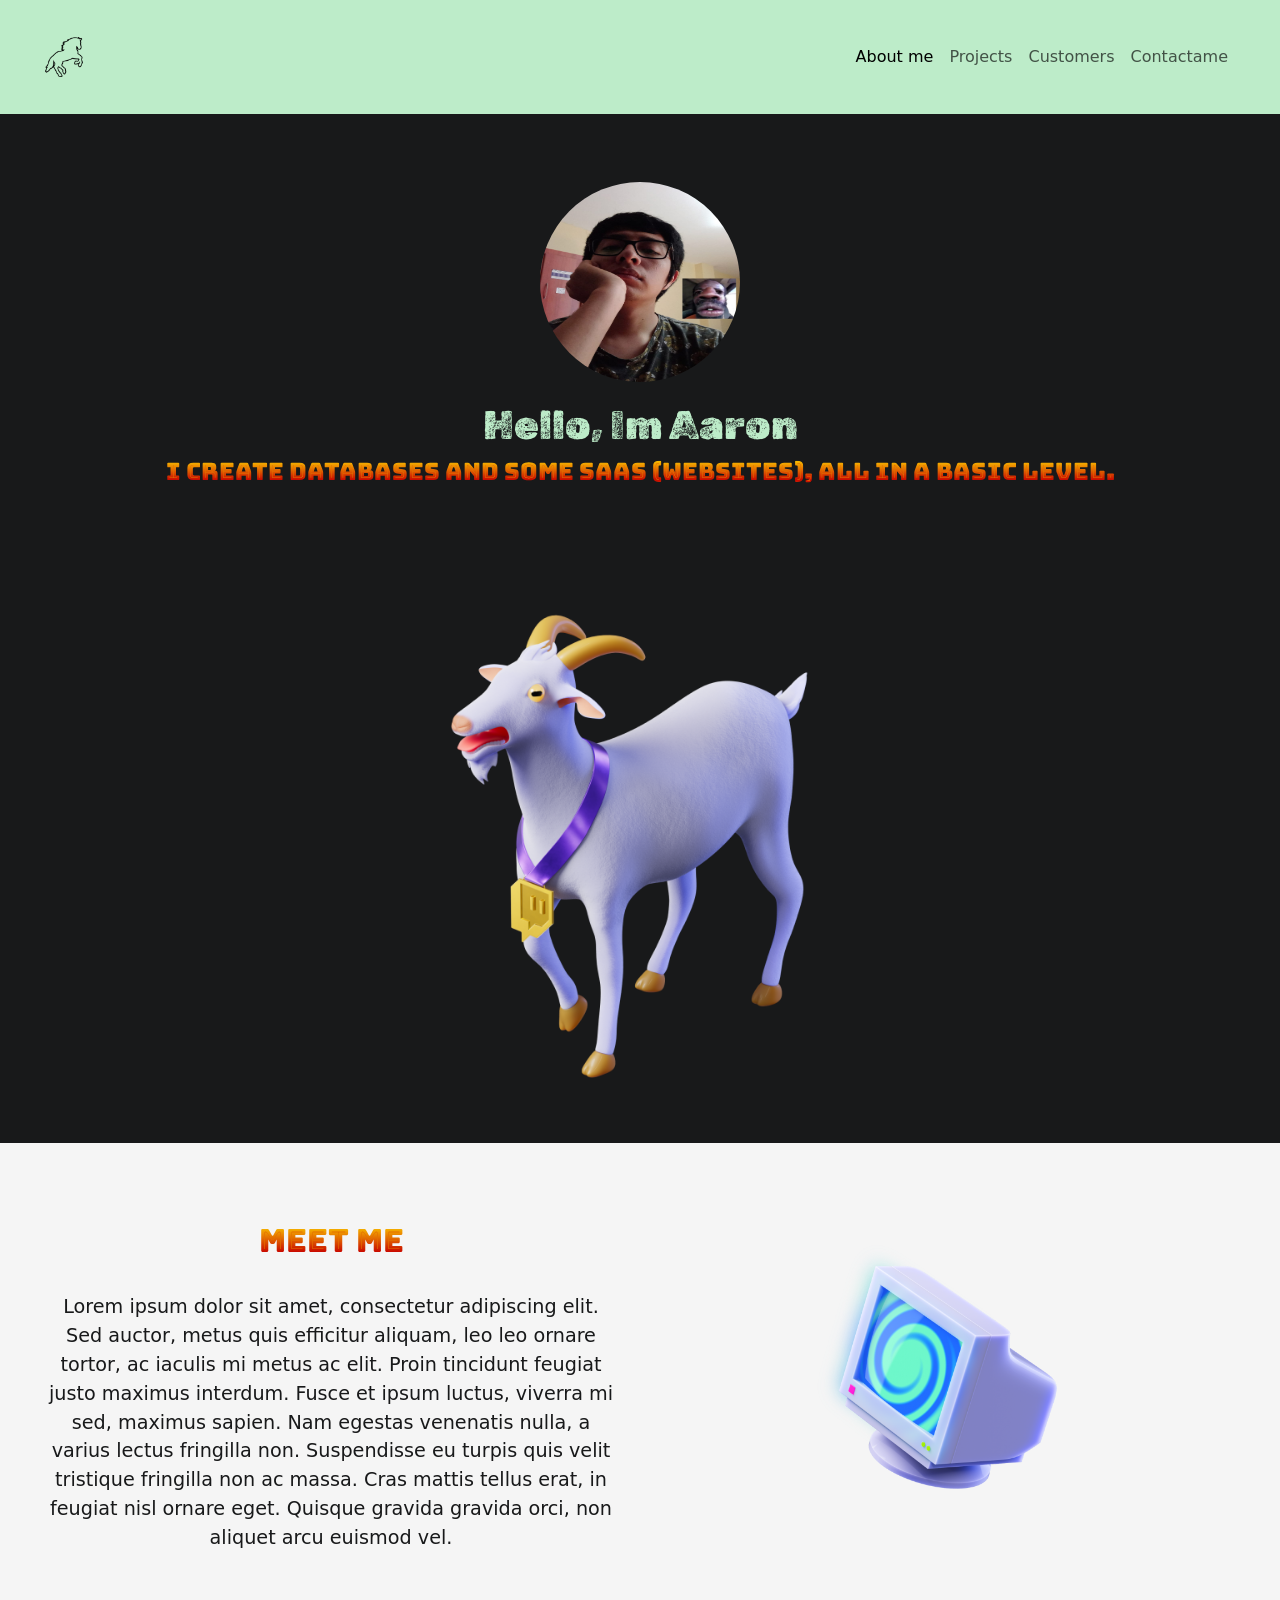
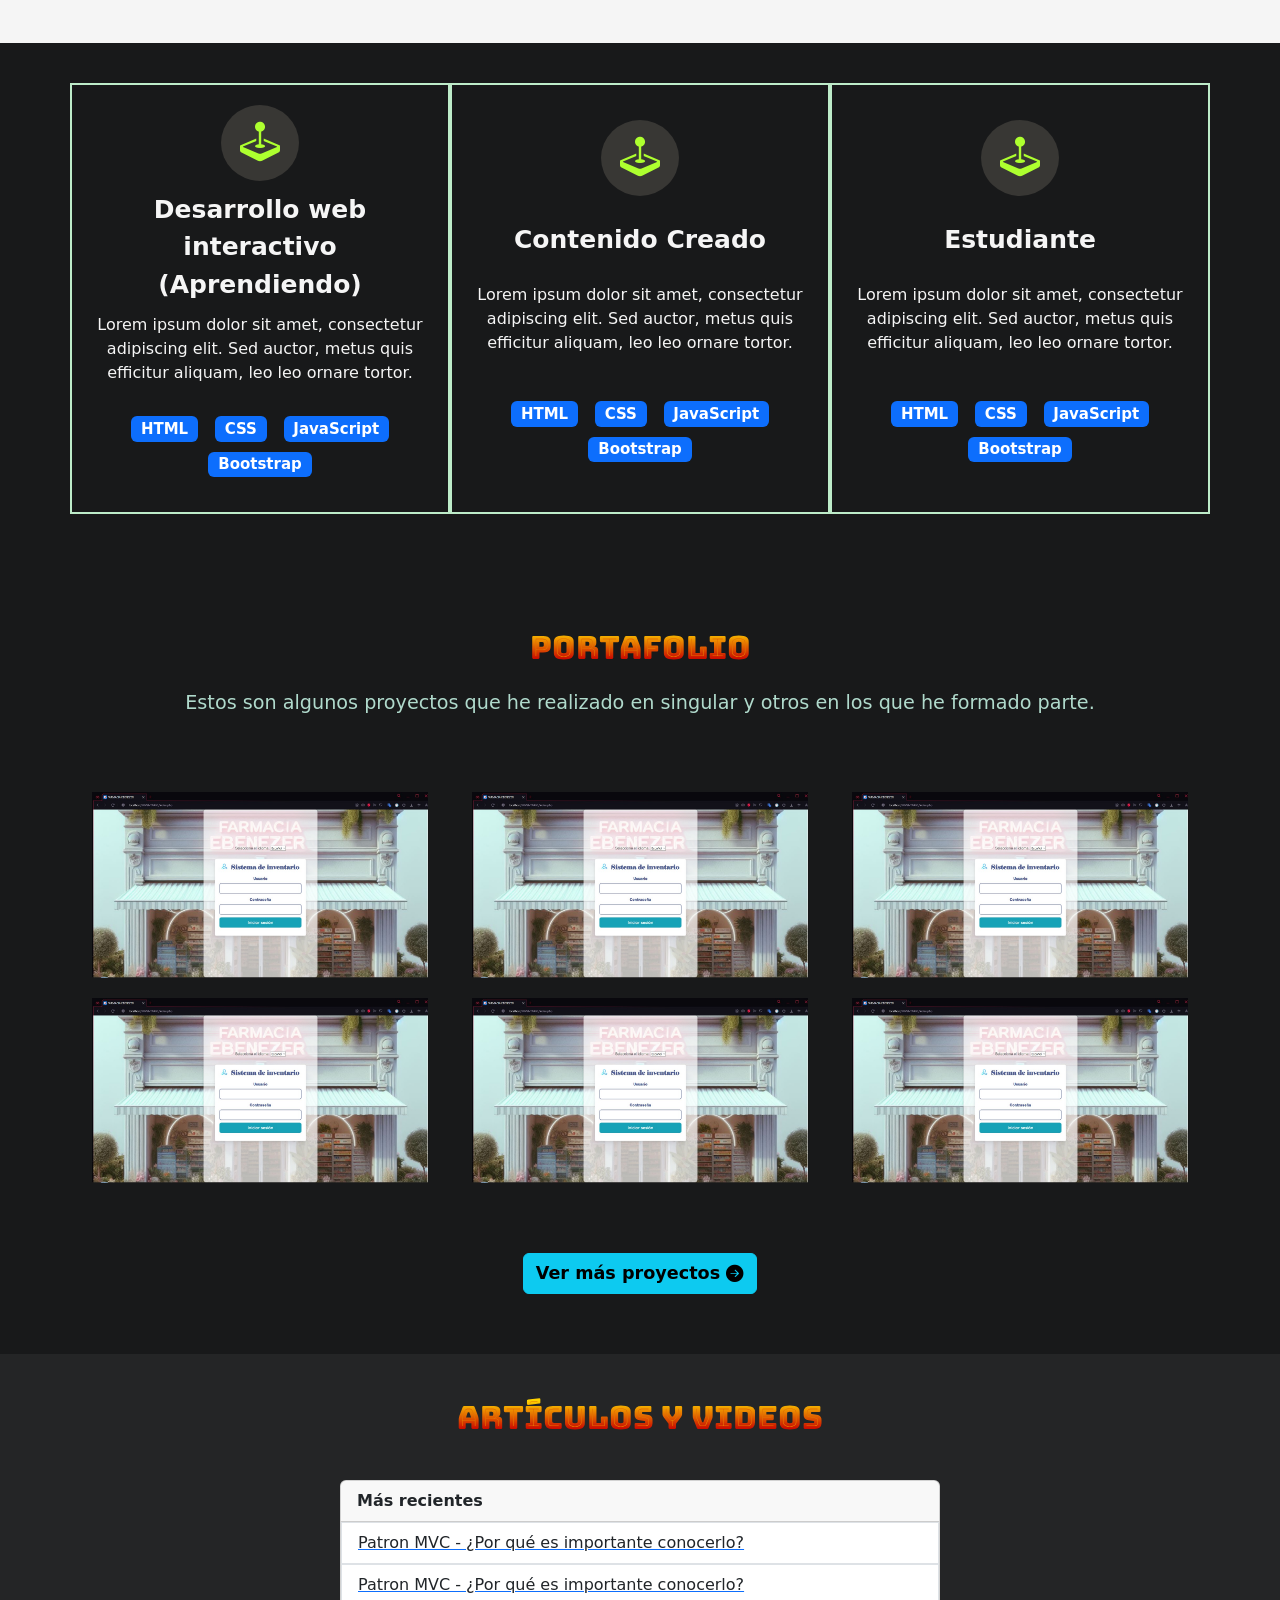
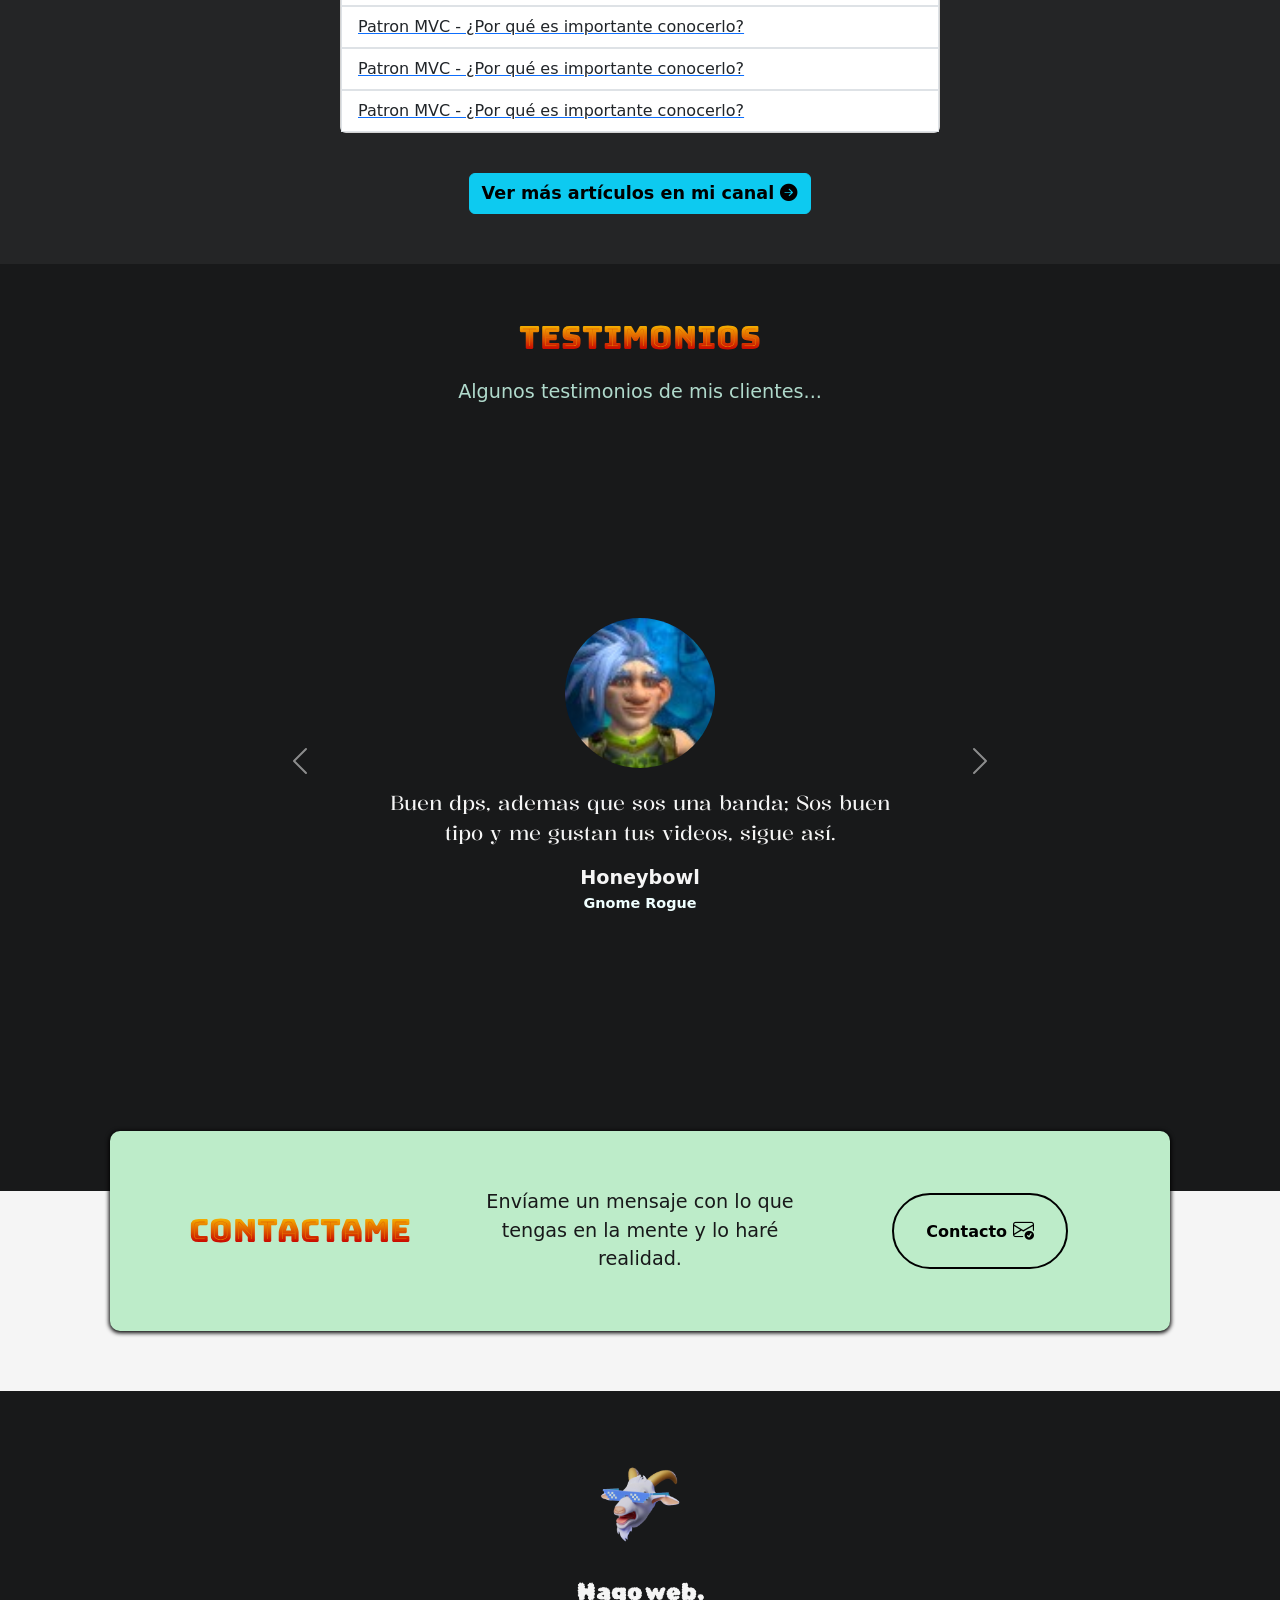
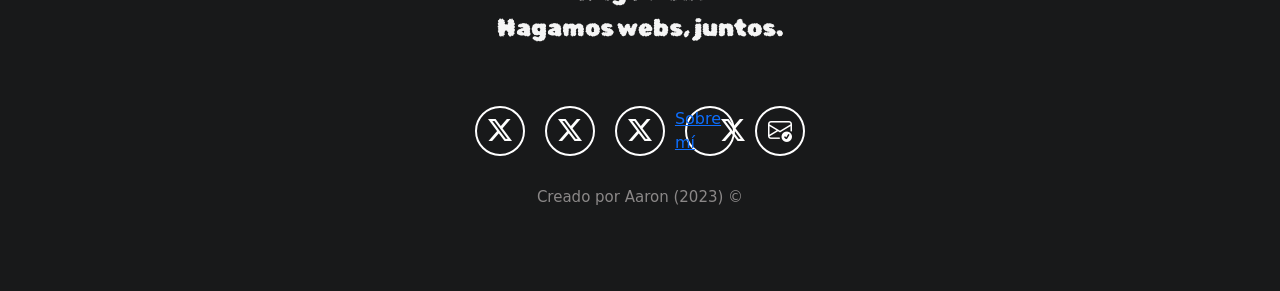
==== index.html @ ec36df2d "11" ====
<!DOCTYPE html>
<html lang="en">

<head>
    <meta charset="UTF-8">
    <meta http-equiv="X-UA-Compatible" content="IE=edge">
    <meta name="keywords" content="HTML, CSS, JavaScript, React">
    <meta name="viewport" content="width=device-width, initial-scale=1.0">
    <link href="https://cdn.jsdelivr.net/npm/bootstrap@5.3.2/dist/css/bootstrap.min.css" rel="stylesheet"
        integrity="sha384-T3c6CoIi6uLrA9TneNEoa7RxnatzjcDSCmG1MXxSR1GAsXEV/Dwwykc2MPK8M2HN" crossorigin="anonymous">
    <link rel="stylesheet" href="https://cdn.jsdelivr.net/npm/bootstrap-icons@1.11.2/font/bootstrap-icons.min.css">
    <script src="https://cdn.jsdelivr.net/npm/bootstrap@5.3.2/dist/js/bootstrap.bundle.min.js"
        integrity="sha384-C6RzsynM9kWDrMNeT87bh95OGNyZPhcTNXj1NW7RuBCsyN/o0jlpcV8Qyq46cDfL"
        crossorigin="anonymous"></script>
        <link rel="preconnect" href="https://fonts.googleapis.com">
        <link rel="preconnect" href="https://fonts.gstatic.com" crossorigin>
        <link href="https://fonts.googleapis.com/css2?family=Bungee+Spice&display=swap" rel="stylesheet">
        <link rel="preconnect" href="https://fonts.googleapis.com">
        <link rel="preconnect" href="https://fonts.gstatic.com" crossorigin>
        <link href="https://fonts.googleapis.com/css2?family=Rubik+Dirt&display=swap" rel="stylesheet">
        <link rel="preconnect" href="https://fonts.googleapis.com">
        <link rel="preconnect" href="https://fonts.gstatic.com" crossorigin>
        <link href="https://fonts.googleapis.com/css2?family=Kalnia:wght@300&display=swap" rel="stylesheet">
        <link rel="preconnect" href="https://fonts.googleapis.com">
        <link rel="preconnect" href="https://fonts.gstatic.com" crossorigin>
        <link href="https://fonts.googleapis.com/css2?family=Kalnia:wght@300&family=Rubik+Bubbles&display=swap" rel="stylesheet">
    <link rel="stylesheet" href="sttyzxoles.css">
    <title>Aronti Dunti - Social Media</title>
</head>

<body style="background-color: #242526;">


    <!-- BARRA DE NAVEGACION -->
    <nav class="navbar navbar-expand-md navbar-light">
        <div class="container-fluid">
            <button class="navbar-toggler" type="button" data-bs-toggle="collapse" data-bs-target="#navbar-toggler"
                aria-controls="navbarTogglerDemo01" aria-expanded="false" aria-label="Toggle navigation">
                <span class="navbar-toggler-icon"></span>
            </button>
            <div class="collapse navbar-collapse" id="navbar-toggler">
                <a class="navbar-brand" href="#">
                    <img src="fotos_pr16/logo_caballo.png" width="40" alt="Logo de la web">
                </a>
                <ul class="navbar-nav d-flex justify-content-center alignt-items-center">
                    <li class="nav-item">
                        <a class="nav-link active" aria-current="page" href="#sobre-mi">About me</a>
                    </li>
                    <li class="nav-item">
                        <a class="nav-link" href="#proyeptos">Projects</a>
                    </li>
                    <li class="nav-item">
                        <a class="nav-link" href="#tesminomo">Customers</a>
                    </li>
                    <li class="nav-item">
                        <a class="nav-link" href="#contaptos">Contactame</a>
                    </li>
                </ul>
            </div>
        </div>
    </nav>
    
    <!-- FUNCION PARA AGRANDAR IMAGEN -->
    <script>
        function mostrarImagen(elemento) {
            var imagenAmpliada = document.getElementById('imagen-ampliada');
            var overlay = document.getElementById('overlay');
            imagenAmpliada.innerHTML = '<img src="' + elemento.src + '" alt="Imagen ampliada">';
            imagenAmpliada.style.display = 'block';
            overlay.style.display = 'block';
        }

        function cerrarImagen() {
            var imagenAmpliada = document.getElementById('imagen-ampliada');
            var overlay = document.getElementById('overlay');
            imagenAmpliada.style.display = 'none';
            overlay.style.display = 'none';
        }
    </script>

    <!-- SECCION HERO  <h1 style="color: #e4e6eb;">Título en texto blanco</h1>  -->
    <section class="hero align-items-stretch">
        <div class="hero-principal d-flex flex-column justify-content-center align-items-center">
            <img class="hero-imagen-desarrollador" src="fotos_pr16/hontiprograma123213123.jpg" alt="Foto Mi Perfil"
                onclick="mostrarImagen(this)">
            <div id="overlay" onclick="cerrarImagen()"></div>
            <div id="imagen-ampliada"></div>
            <h1>Hello, Im Aaron</h1>
            <h2>I create databases and some SaaS (websites), all in a basic level.</h2>
        </div>
        <div class="hero-inferior align-items-stretch">
            <img class="hero-inferior-imagen img-fluid " src="fotos_pr16/cccccgoat-large.png" alt="Logo, goat twit" >
        </div>
    </section>

    <!-- SECCION SOBRE MI  -->
    <section id="sobre-mi" class="sobre-mi seccion-clara">
        <div class="row">
            <div class="columna col-12   col-md-6">
                <div class="contenedor">
                    <h2 class="seccion-titulo">Meet me</h2>
                    <p class="seccion-texto">Lorem ipsum dolor sit amet, consectetur adipiscing elit. Sed auctor, metus quis efficitur aliquam, leo leo ornare tortor, ac iaculis mi metus ac elit. Proin tincidunt feugiat justo maximus interdum. Fusce et ipsum luctus, viverra mi sed, maximus sapien. Nam egestas venenatis nulla, a varius lectus fringilla non. Suspendisse eu turpis quis velit tristique fringilla non ac massa. Cras mattis tellus erat, in feugiat nisl ornare eget. Quisque gravida gravida orci, non aliquet arcu euismod vel.</p>
                </div>
            </div>
            <div class="columna col-12 col-md-6">
                <div class="contenedor">
                    <img class="hero-inferior-imagen img-fluid tele" src="fotos_pr16/cacacacamonitor-rotate-15.png" width="60%" alt="tv">
                </div>
            </div>

        </div>
    </section>

    <!-- SECCION EXPERIENCIA  -->
    <section class="experiencia seccion-oscura">
        <div class="container text-center">
            <div class="row">
                    <!-- SECCION EXPERIENCIA  -->
                    <div class="columna col-12 col-md-4">
                      <i class="bi bi-joystick"></i>
                      <p class="experiencia-titulo"> Desarrollo web interactivo (Aprendiendo)</p>  
                      <p>Lorem ipsum dolor sit amet, consectetur adipiscing elit. Sed auctor, metus quis efficitur aliquam, leo leo ornare tortor.</p>
                      <div class="badges-contenedor">
                        <span class="badge text-bg-primary">HTML</span>
                        <span class="badge text-bg-primary">CSS</span>
                        <span class="badge text-bg-primary">JavaScript</span>
                        <span class="badge text-bg-primary">Bootstrap</span>
                      </div>
                    </div>

                    <!-- SECCION EXPERIENCIA  -->
                    <div class="columna col-12 col-md-4"> 
                        <i class="bi bi-joystick"></i>
                        <p class="experiencia-titulo"> Contenido Creado</p>  
                        <p>Lorem ipsum dolor sit amet, consectetur adipiscing elit. Sed auctor, metus quis efficitur aliquam, leo leo ornare tortor.</p>
                        <div class="badges-contenedor">
                          <span class="badge text-bg-primary">HTML</span>
                          <span class="badge text-bg-primary">CSS</span>
                          <span class="badge text-bg-primary">JavaScript</span>
                          <span class="badge text-bg-primary">Bootstrap</span>
                        </div>
                    </div>

                    <!-- SECCION ESTUDIANTE  -->
                    <div class="columna col-12 col-md-4"> 
                       <i class="bi bi-joystick"></i>
                        <p class="experiencia-titulo"> Estudiante</p>  
                        <p>Lorem ipsum dolor sit amet, consectetur adipiscing elit. Sed auctor, metus quis efficitur aliquam, leo leo ornare tortor.</p>
                        <div class="badges-contenedor">
                          <span class="badge text-bg-primary">HTML</span>
                          <span class="badge text-bg-primary">CSS</span>
                          <span class="badge text-bg-primary">JavaScript</span>
                          <span class="badge text-bg-primary">Bootstrap</span>
                        </div>
                    </div>


            </div>
        </div>
    </section>

    <!-- SECCION PROYECTOS  -->
    <section id="proyeptos" class="proyectos-recientes seccion-oscura d-flex flex-column">
        <h2 class="seccion-titulo texto-blanco">Portafolio</h2>
        <h3 class="seccion-descripcion">Estos son algunos proyectos que he realizado en singular y otros en los que he formado parte.</h3>
            <!-- GALERIA DE  PROYECTOS  -->
            <div class="container text-center proyectos-contenedor">
                <div class="row">
                    <!-- Proyecto 1  -->
                    <div class="col-12 col-md-6 col-lg-4">
                        <div class="proyecto">
                            <img src="fotos_pr16/ebea797.jpg" alt="Proyecto 1">
                            <div class="overlay">
                                <p>Web Ebenezer</p>
                                <div class="iconos-contenedor">
                                    <a href="https://github.com/" target="_blank" rel="noopener noreferrer">
                                        <i class="bi bi-github"></i>
                                    </a>   
                                    <a href="https://www.freecodecamp.org/" target="_blank" rel="noopener noreferrer">
                                        <i class="bi bi-laptop"></i>
                                    </a>                               
                                </div>
                            </div>
                        </div>
                    </div>
                    <!-- Proyecto 2  -->
                    <div class="col-12 col-md-6 col-lg-4">
                        <div class="proyecto">
                            <img src="fotos_pr16/ebea797.jpg" alt="Proyecto 1">
                            <div class="overlay">
                                <p>Web Ebenezer</p>
                                <div class="iconos-contenedor">
                                    <a href="https://github.com/" target="_blank" rel="noopener noreferrer">
                                        <i class="bi bi-github"></i>
                                    </a>   
                                    <a href="https://www.freecodecamp.org/" target="_blank" rel="noopener noreferrer">
                                        <i class="bi bi-laptop"></i>
                                    </a>                               
                                </div>
                            </div>
                        </div>
                    </div>
                    <!-- Proyecto 3  -->
                    <div class="col-12 col-md-6 col-lg-4">
                        <div class="proyecto">
                            <img src="fotos_pr16/ebea797.jpg" alt="Proyecto 1">
                            <div class="overlay">
                                <p>Web Ebenezer</p>
                                <div class="iconos-contenedor">
                                    <a href="https://github.com/" target="_blank" rel="noopener noreferrer">
                                        <i class="bi bi-github"></i>
                                    </a>   
                                    <a href="https://www.freecodecamp.org/" target="_blank" rel="noopener noreferrer">
                                        <i class="bi bi-laptop"></i>
                                    </a>                               
                                </div>
                            </div>
                        </div>
                    </div>
                    <!-- Proyecto 4  -->
                    <div class="col-12 col-md-6 col-lg-4">
                        <div class="proyecto">
                            <img src="fotos_pr16/ebea797.jpg" alt="Proyecto 1">
                            <div class="overlay">
                                <p>Web Ebenezer</p>
                                <div class="iconos-contenedor">
                                    <a href="https://github.com/" target="_blank" rel="noopener noreferrer">
                                        <i class="bi bi-github"></i>
                                    </a>   
                                    <a href="https://www.freecodecamp.org/" target="_blank" rel="noopener noreferrer">
                                        <i class="bi bi-laptop"></i>
                                    </a>                               
                                </div>
                            </div>
                        </div>
                    </div>   
                    <!-- Proyecto 5  -->
                    <div class="col-12 col-md-6 col-lg-4">
                        <div class="proyecto">
                            <img src="fotos_pr16/ebea797.jpg" alt="Proyecto 1">
                            <div class="overlay">
                                <p>Web Ebenezer</p>
                                <div class="iconos-contenedor">
                                    <a href="https://github.com/" target="_blank" rel="noopener noreferrer">
                                        <i class="bi bi-github"></i>
                                    </a>   
                                    <a href="https://www.freecodecamp.org/" target="_blank" rel="noopener noreferrer">
                                        <i class="bi bi-laptop"></i>
                                    </a>                               
                                </div>
                            </div>
                        </div>
                    </div>
                    <!-- Proyecto 6  -->
                    <div class="col-12 col-md-6 col-lg-4">
                        <div class="proyecto">
                            <img src="fotos_pr16/ebea797.jpg" alt="Proyecto 1">
                            <div class="overlay">
                                <p>Web Tienda Omega</p>
                                <div class="iconos-contenedor d-flex">
                                    <a href="https://github.com/" target="_blank" rel="noopener noreferrer">
                                        <i class="bi bi-github"></i>
                                    </a>   
                                    <a href="https://www.freecodecamp.org/" target="_blank" rel="noopener noreferrer">
                                        <i class="bi bi-laptop"></i>
                                    </a>                               
                                </div>
                            </div>
                        </div>
                    </div>
                </div>
            </div>
        <a href="https://github.com/ArontiDumpti" target="_blank" rel="noopener noreferrer">
            <button type="button" class="btn btn-info">Ver más proyectos
                <i class="bi bi-arrow-right-circle-fill"></i>
            </button>
        </a>    
    </section>

    <!-- SECCION ARTICULOS  -->
    <section class="articulos justify-content-start">
        <h2 class="seccion-titulo" >Artículos y Videos</h2>
        <div class="card">
            <div class="card-header">
              Más recientes
            </div>
            <ul class="list-group list-group-flush">
                <a href="https://www.freecodecamp.org/news/" target="_blank" rel="noopener noreferrer">
                    <li class="list-group-item">Patron MVC - ¿Por qué es importante conocerlo?</li>
                </a>              
                <a href="https://www.freecodecamp.org/news/" target="_blank" rel="noopener noreferrer">
                    <li class="list-group-item">Patron MVC - ¿Por qué es importante conocerlo?</li>
                </a>              
                <a href="https://www.freecodecamp.org/news/" target="_blank" rel="noopener noreferrer">
                    <li class="list-group-item">Patron MVC - ¿Por qué es importante conocerlo? </li>
                </a>              
                <a href="https://www.freecodecamp.org/news/" target="_blank" rel="noopener noreferrer">
                    <li class="list-group-item">Patron MVC - ¿Por qué es importante conocerlo?</li>
                </a>              
                <a href="https://www.freecodecamp.org/news/" target="_blank" rel="noopener noreferrer">
                    <li class="list-group-item">Patron MVC - ¿Por qué es importante conocerlo?</li>
                </a>              
            </ul>
          </div>
          <a  href="https://www.youtube.com/channel/UCJOANu9qz4SWB8h2YqV1Cdg"  target="_blank" rel="noopener noreferrer">
            <button type="button" class="btn btn-info">Ver más artículos en mi canal
                <i class="bi bi-arrow-right-circle-fill"></i>
            </button>
          </a>
    </section>

    <!-- SECCION Testimonios  -->
    <section id="tesminomo" class="testimonios seccion-oscura">
        <h2 class="seccion-titulo">Testimonios</h2>
        <h3 class="seccion-descripcion">Algunos testimonios de mis clientes...</h3>
            <!-- Carrousel  -->
            <div id="testimonios-carrusel" class="carousel  slide">
                <div class="carousel-inner">
                  <div class="carousel-item active">
                        <div class="container">
                            <img class="testimonio-imagen rounded-circle" src="fotos_testigos/honeybowl172684138-avatar.jpg" alt="honeybowl">
                            <p class="testimonio-texto"> Buen dps, ademas que sos una banda; Sos buen tipo y me gustan tus videos, sigue así.</p>
                            <div class="testimonio-info">
                                <p class="NombreCliente">Honeybowl</p>
                                <p class="CargoCliente">Gnome Rogue</p>
                            </div>
                        </div> 
                  </div> 
                  <div class="carousel-item">
                    <div class="container">
                        <img class="testimonio-imagen rounded-circle" src="fotos_testigos/lunokhod238924783-avatar.jpg" alt="lunokhod">
                        <p class="testimonio-texto"> Sos horroroso dps che, a la siguiente venis con un 8.3 ó un 6.3 masterpiece.</p> 
                        <div class="testimonio-info">
                            <p class="NombreCliente">Lunokhod</p>
                            <p class="CargoCliente">Blood Elf Paladin</p>
                        </div>
                    </div> 
                 </div> 
                 <div class="carousel-item">
                    <div class="container">
                        <img class="testimonio-imagen rounded-circle" src="fotos_testigos/sultani238299950-avatar.jpg" alt="sultani">
                        <p class="testimonio-texto"> El mejor caller que nunca tuve, además sabe jugar fuchi.</p>
                        <div class="testimonio-info">
                            <p class="NombreCliente">Sultani</p>
                            <p class="CargoCliente">Orc Shaman</p>
                        </div>
                    </div> 
                 </div>       
                 <div class="carousel-item">
                    <div class="container">
                        <img class="testimonio-imagen rounded-circle" src="fotos_testigos/llamanade198969686-avatar.jpg" alt="llamanade">
                        <p class="testimonio-texto"> Me hizo una app y ahora gano millones.</p>
                        <div class="testimonio-info">
                            <p class="NombreCliente">Llamanade</p>
                            <p class="CargoCliente">Night Elf Demon Hunter</p>
                        </div>
                    </div> 
                 </div>                             
                </div>
                <button class="carousel-control-prev" type="button" data-bs-target="#testimonios-carrusel" data-bs-slide="prev">
                  <span class="carousel-control-prev-icon" aria-hidden="true"></span>
                  <span class="visually-hidden">Previous</span>
                </button>
                <button class="carousel-control-next" type="button" data-bs-target="#testimonios-carrusel" data-bs-slide="next">
                  <span class="carousel-control-next-icon" aria-hidden="true"></span>
                  <span class="visually-hidden">Next</span>
                </button>
              </div>
    </section>

    <!-- SECCION Contacto  -->
    <section id="contaptos" class="contacto seccion-clara">
        <div class="container">
            <div class="container text-center rectangulo d-flex justify-content-evenly">
                <div class="row">
                    <div class="col-12 col-md-4 seccion-titulo">
                        Contactame
                    </div>
                    <div class="col-12 col-md-4 descripcion">
                        Envíame un mensaje con lo que tengas en la mente y lo haré realidad.
                    </div>
                    <div class="col-12 col-md-4">
                        <a href="mailto:segura_20_30@hotmail.com">
                            <button type="button">
                                Contacto
                                <i class="bi bi-envelope-check"></i>
                            </button>
                        </a>
                    </div>
                </div>
            </div>          
        </div>
    </section>



    <!-- SECCION Footer  -->
    <footer class="seccion-oscura d-flex flex-column align-items-center justify-content-center">
        <img class="footer-logo" src="fotos_testigos/ccccrecap-goat.gif" alt="cabra twti">
        <p class="footer-texto text-center">Hago web.<br>Hagamos webs, juntos.</p>
        <div class="iconos-redes-sociales d-flex flex-wrap align-items-center justify-content-center">
            <a href="https://twitter.com/MrBeast" target="_blank" rel="noopener noreferrer">
                <i class="bi bi-twitter-x"></i>
            </a>
            <a href="https://twitter.com/MrBeast" target="_blank" rel="noopener noreferrer">
                <i class="bi bi-twitter-x"></i>
            </a>
            <a href="https://twitter.com/MrBeast" target="_blank" rel="noopener noreferrer">
                <i class="bi bi-twitter-x"></i>
            </a>
            <a href="views/sobremi.php">Sobre mí         
                <i class="bi bi-twitter-x"></i>       
            </a>
            <a href="mailto:segura_20_30@hotmail.com" target="_blank" rel="noopener noreferrer">
                <i class="bi bi-envelope-check"></i>
            </a>
        </div>
        <div class="derechos-de-autor">Creado por Aaron (2023) &#169;</div>
 
    </footer>



    

</body>

</html>
---- sttyzxoles.css ----
.navbar {
    padding: 2rem;
    background-color: #bdecc9;

}

.navbar-collapse {
    align-items: center;
    justify-content: space-between;

}


.hero {
    background-color: #18191a;
    min-height: 450px;
    text-align: center;
}

.hero-principal {
    padding: 3rem;
}

.hero-imagen-desarrollador {
    width: 200px; 
    height: 200px; 
    border-radius: 50%;
    margin: 20px;
}

section {
    display: flex;
    flex-direction: column;
    align-items: center;
    justify-content: center;
}

h1 {
    font-size: 2.5rem;
    font-family: 'Rubik Dirt', cursive;
    color: #bdecc9;
}

.seccion-clara {
    color: #18191a;
    background-color: whitesmoke;
}

.seccion-oscura {
    color: whitesmoke;
    background-color: #18191a;
}

.seccion-titulo {
    font-size: 2rem;
    padding: 15px;
    font-family: 'Bungee Spice', sans-serif;
}

.seccion-texto {
    font-size: 1.2rem;
    padding: 10px;
}

.seccion-descripcion {
    font-size: 1.2rem;
    color: rgb(176, 218, 204);
}

.btn-info {
    font-size: 1.1rem;
    margin: 20px;
    font-weight: bold;
}

.texto-blanco {
    color: white;
}

.texto-negro {
    color: black;
}


h2 {
    color: #e4e6eb;

}



@media screen and (max-width: 767px) {
    .navbar-brand {
        display: none;

    }
}


#imagen-ampliada {
    display: none;
    position: fixed;
    top: 50%;
    left: 50%;
    transform: translate(-50%, -50%);
    z-index: 9999;
    background-color: rgba(0, 0, 0, 0.8);
    padding: 20px;
    border-radius: 5px;
}



#overlay {
    display: none;
    position: fixed;
    top: 0;
    left: 0;
    width: 100%;
    height: 100%;
    background-color: rgba(0, 0, 0, 0.7);
    z-index: 999;
}

.hero-principal h2 {
    font-size: 1.5rem;
    color: rgb(219, 33, 207);
    font-family: 'Bungee Spice', sans-serif;
} 

.sobre-mi {
    height: 500px;
    padding: 10px;
}

.sobre-mi .contenedor {
    max-width: 600px;
    text-align: center;
}


@media screen and (min-width: 700px) {
    .hero-inferior-imagen {
        max-width: 600px;
    }    
}


/* Media query para dispositivos con ancho de 420px o menos */
@media screen and (max-width: 420px) {
    .proyecto .overlay p,
    .proyecto .overlay i {
        font-size: 14px; /* Reducción del tamaño de fuente */
    }
}

 

.experiencia {
    padding: 40px 40px 60px 40px;
}

.experiencia i {
    font-size: 2.5rem;
    color: greenyellow;
    background-color: rgb(56, 55, 52);
    padding: 8px 19px;
    border-radius: 50%;
}



.experiencia-titulo {
    font-size: 25px;
    font-weight: bold;
    margin: 10px 0;
}

.badges-contenedor {
    font-size: 20px;
    font-weight: bold;
    margin: 10px 0;
}

.badge {
    margin: 5px;
}

.proyecto {
    position: relative;
}

.proyectos-recientes {
    padding: 40px;
}

.proyectos-recientes img {
    height: 100%;
    width: 100%;
    padding: 10px;
    border-radius: 10px;
    display: block;
    transition: all 0.2s ease;
}

.proyectos-contenedor {
    padding-top: 60px;
    margin-bottom: 40px;
}

.overlay {
    transition: all 0.2s ease;
    opacity: 0;
    position: absolute;
    top: 50%;
    left: 50%;
    transform: translate(-50%, -50%);
    text-align: center;    
}

.overlay p {
    font-size: 25px;
    font-weight: bold;
    margin-bottom: 0;
}

.proyecto:hover img {
    opacity: 0.2;
}

.proyecto:hover .overlay {
    opacity: 1;
}

.overlay.iconos-contenedor {
    display: flex; 
}

.overlay i {
    color: #f5f5f5;
    font-size: 60px;
    margin: 10px;
}

/* Aqui le meto el efecto de transicion cuando el mouse pasa encima */
.experiencia .columna {
    padding: 20px;
    border: 2px solid #bdecc9;
    display: flex;
    flex-direction: column;
    align-items: center;
    justify-content: space-evenly;
    transition: all 0.2s ease-in;
}

.experiencia .columna:hover {
    color: #18191a;
    background-color: #f5f5f5;
}

.articulos {
    min-height: 500px;
    padding: 30px;
}

.articulos .card {
    width: 80%;
    max-width: 600px;
    margin: 20px;
}

.articulos .card-header {
    font-weight: bold;

}

/* Testimonios */

.testimonios {
    padding: 40px 40px 80px 40px;
}

.testimonios .carousel {
    max-width: 800px;
}

.testimonio-imagen {
    height: 150px;
    width: 150px;
    margin: 10px 10px 20px 10px;
}

.testimonio-texto {
    max-width: 70%;
    font-size: 20px;
    text-align: center;
    font-family: 'Kalnia', serif;
}

.testimonio-info {
    font-weight: bold;
    text-align: center;
}

.testimonio-info p {
    margin-bottom: 0;
}

.testimonio-info .NombreCliente {
    font-size: 1.2rem;
}

.testimonio-info .CargoCliente {
    font-size: 0.9rem;
    color: azure;

}

.carousel-item {
    height: 700px;
}

.carousel-item .container {
    width: 100%;
    height: 100%;
    display: flex;
    flex-direction: column;
    align-items: center;
    justify-content: center;
}

@media screen and (max-width: 800px){
    .testimonio-imagen {
        height: 120px;
        width: 120px;
    }

    .testimonio-texto {
        font-size: 18px;
    }    
}

@media screen and (max-width: 800px){
    .tele {
        height: 120px;
        width: 120px;
    }

    .seccion-texto {
        font-size: 16px;
    }
}

.contacto .container {
    max-width: 1100px;
    min-height: 200px;
    padding: 20px;
}

.contacto .rectangulo {
    margin-top: -5rem;
    background-color: #bdecc9;
    border-radius: 10px;
    box-shadow: 0px 1px 4px 1px black;
}

.contacto .row {
    width: 100%;
    display: flex;
    align-items: center;
}

.contacto .descripcion {
    color: #18191a;
    font-size: 1.2rem;
}

.contacto button {
    color: black;
    font-weight: bold;
    background-color: transparent;
    border: 2px solid black;
    padding: 1.25em 2em;
    margin: 10px;
    border-radius: 100px;
    transition: all 0.2s ease-in-out;
}

.contacto button:hover {
    background-color: white;
    color: rgb(179, 28, 28);
}

.contacto button:hover i {
    color: rgb(179, 28, 28);
}

.contacto button i {
    color: black;
    font-size: 1.3rem;
    transition: all 0.2s ease-in-out;
}

/* Pie de pagina */

footer {
    min-height: 500px;
}

.footer-logo {
    height: 80px;
    width: 80px;
    margin: 10px;
}

.footer-texto {
    font-size: 1.5rem;
    padding: 20px;
    margin-bottom: 30px;
    font-family: 'Rubik Bubbles', sans-serif;
}

.iconos-redes-sociales a {
    width: 50px;
    height: 50px;
    display: flex;
    align-items: center;
    justify-content: center;
    padding: 2px;
    margin: 10px;
    border: 2px solid white;
    border-radius: 50%;
    transition: all 0.2s ease-in;
}

.iconos-redes-sociales i {
    color: white;
    font-size: 1.5rem;
    transition: all 0.2s ease-in;
}

.iconos-redes-sociales a:hover {
    background-color: #bdecc9;
    border:  2px solid #bdecc9;
}

.iconos-redes-sociales a:hover i {
    color: #18191a;
}

.derechos-de-autor {
    font-size: 15px;
    color: rgb(139, 136, 136);
    padding: 20px;
}
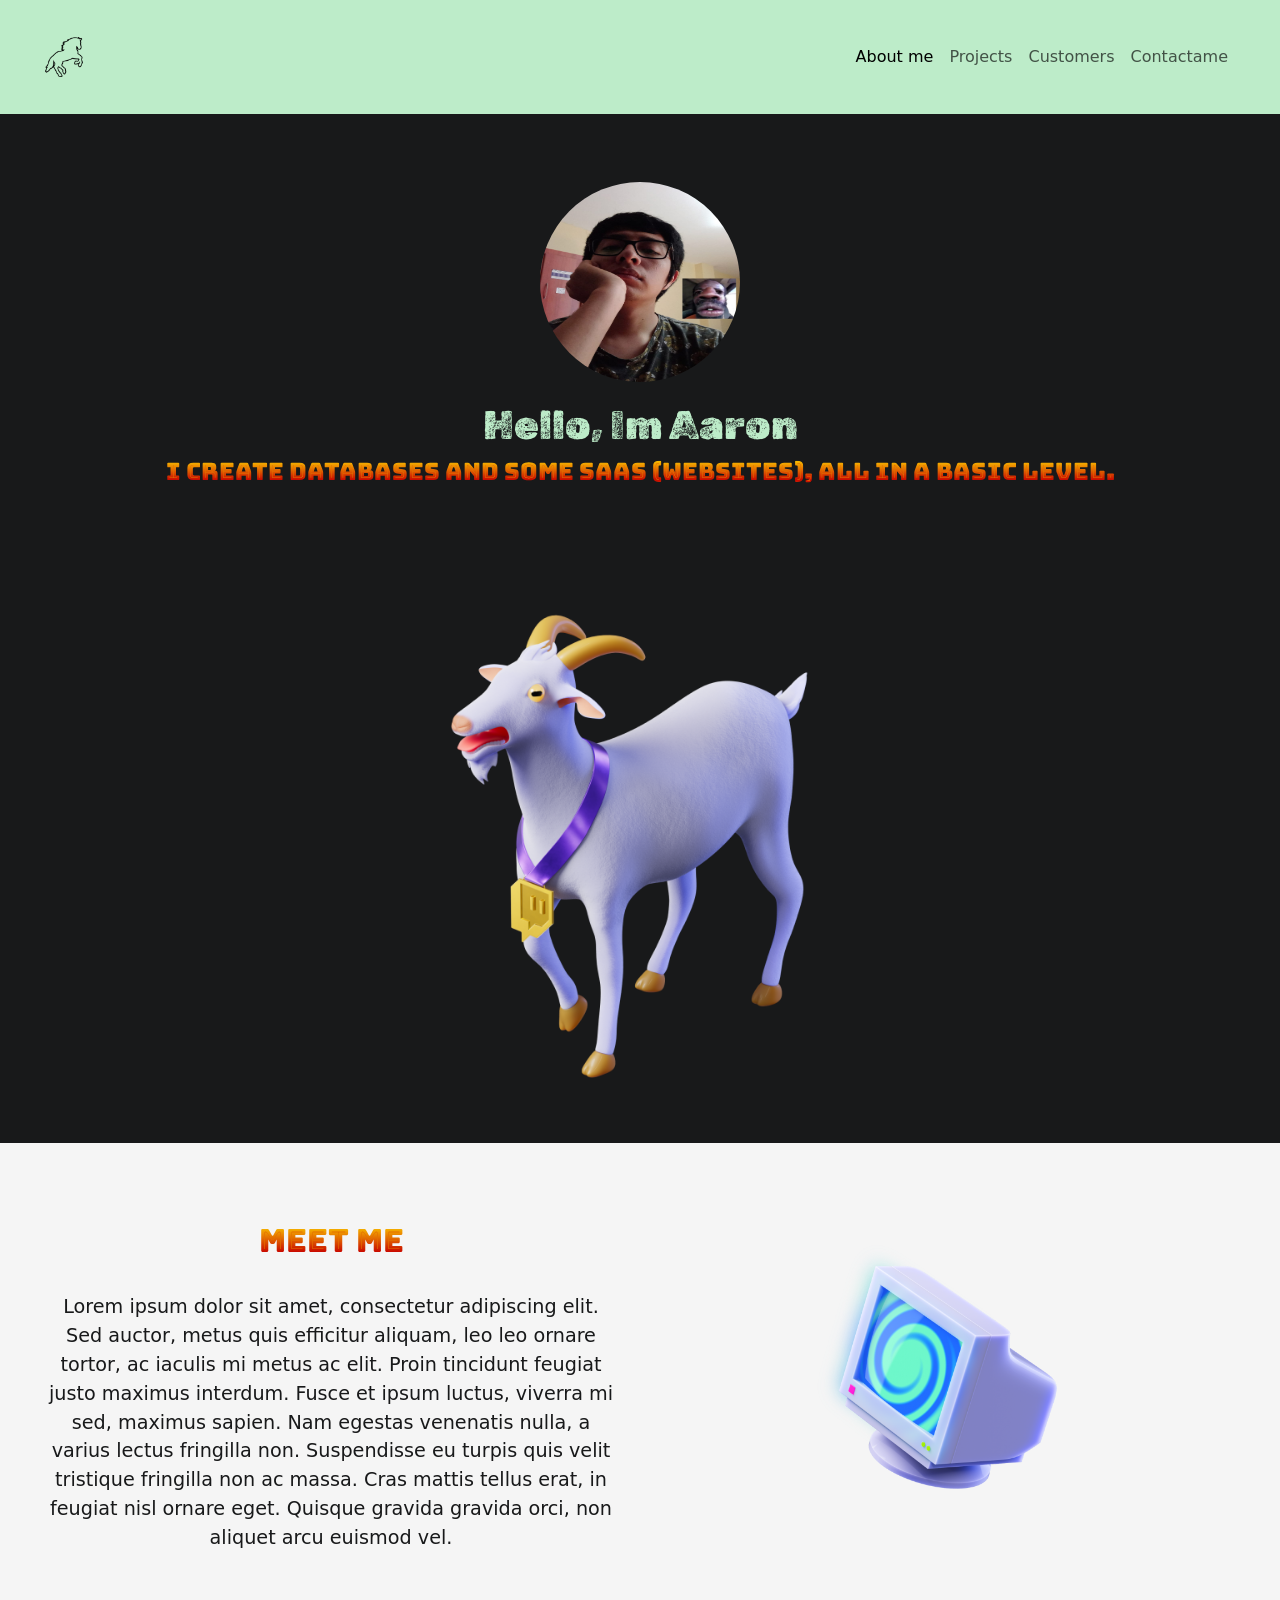
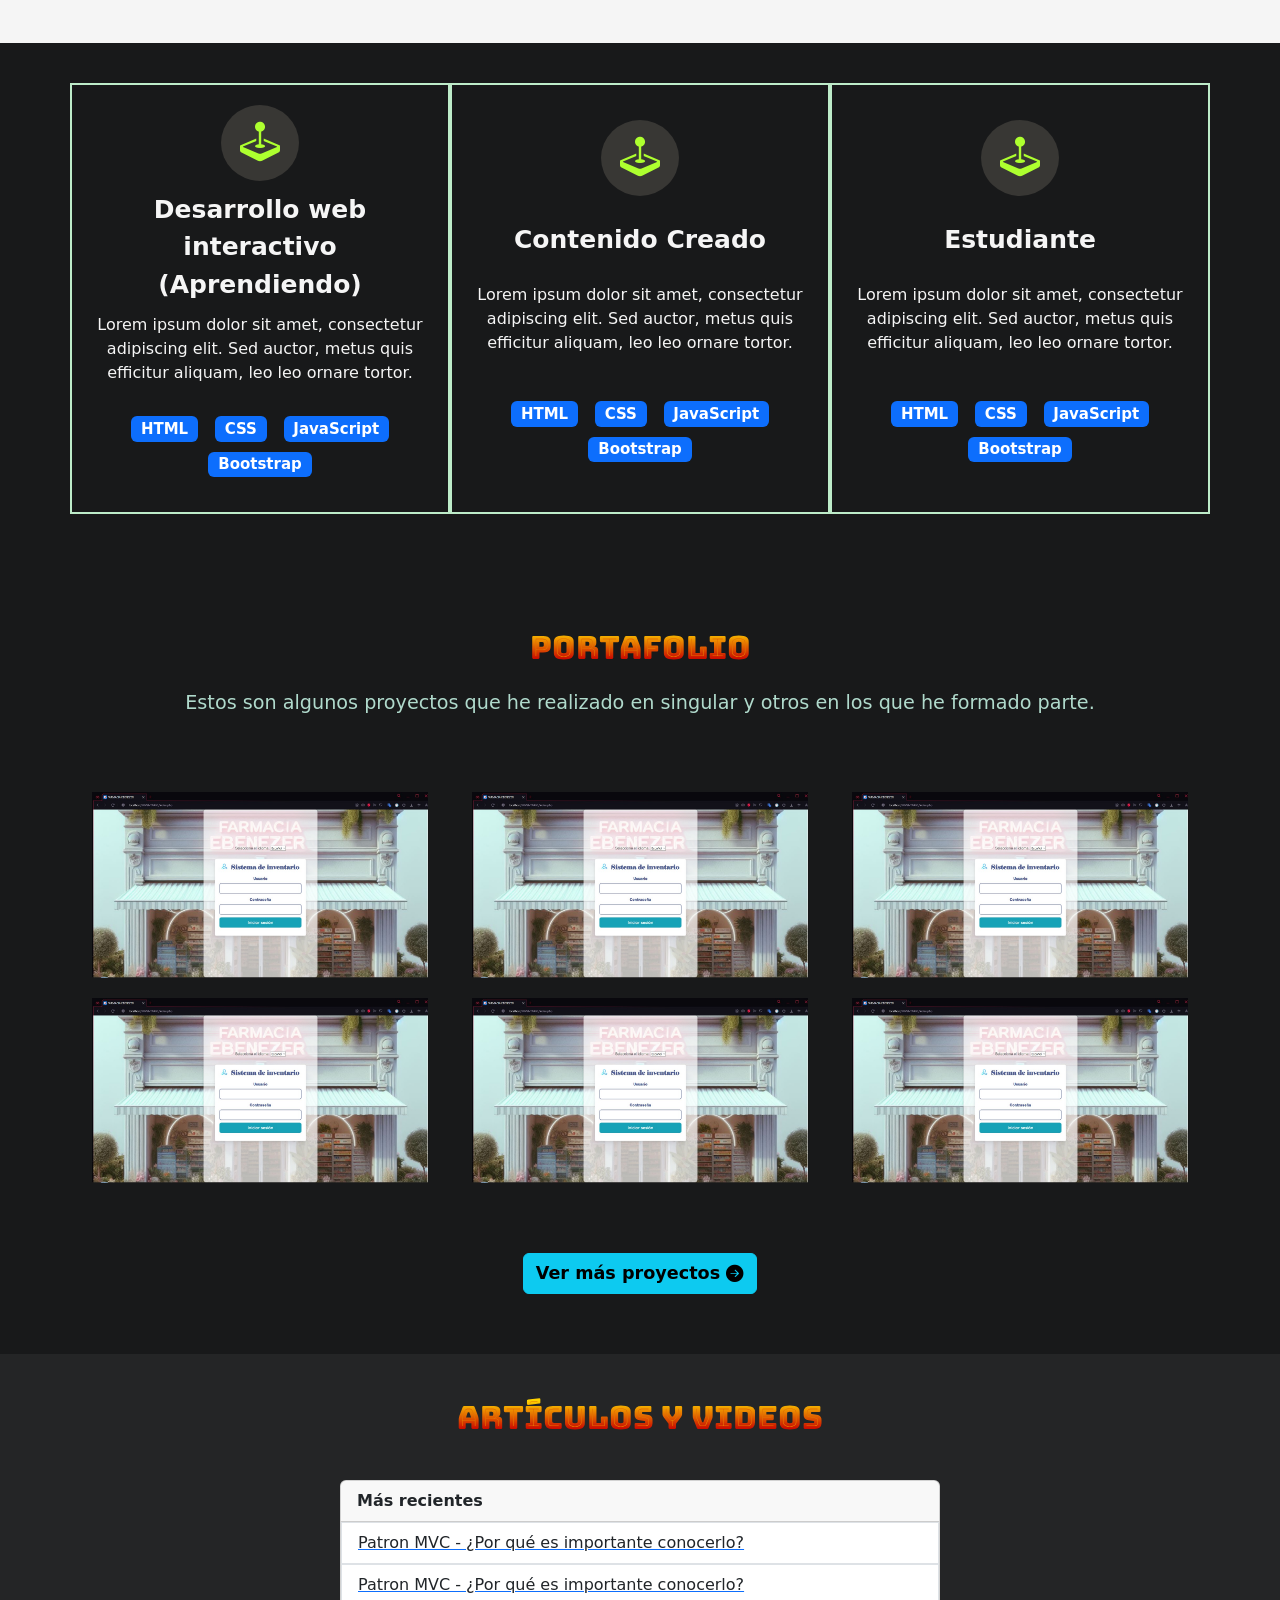
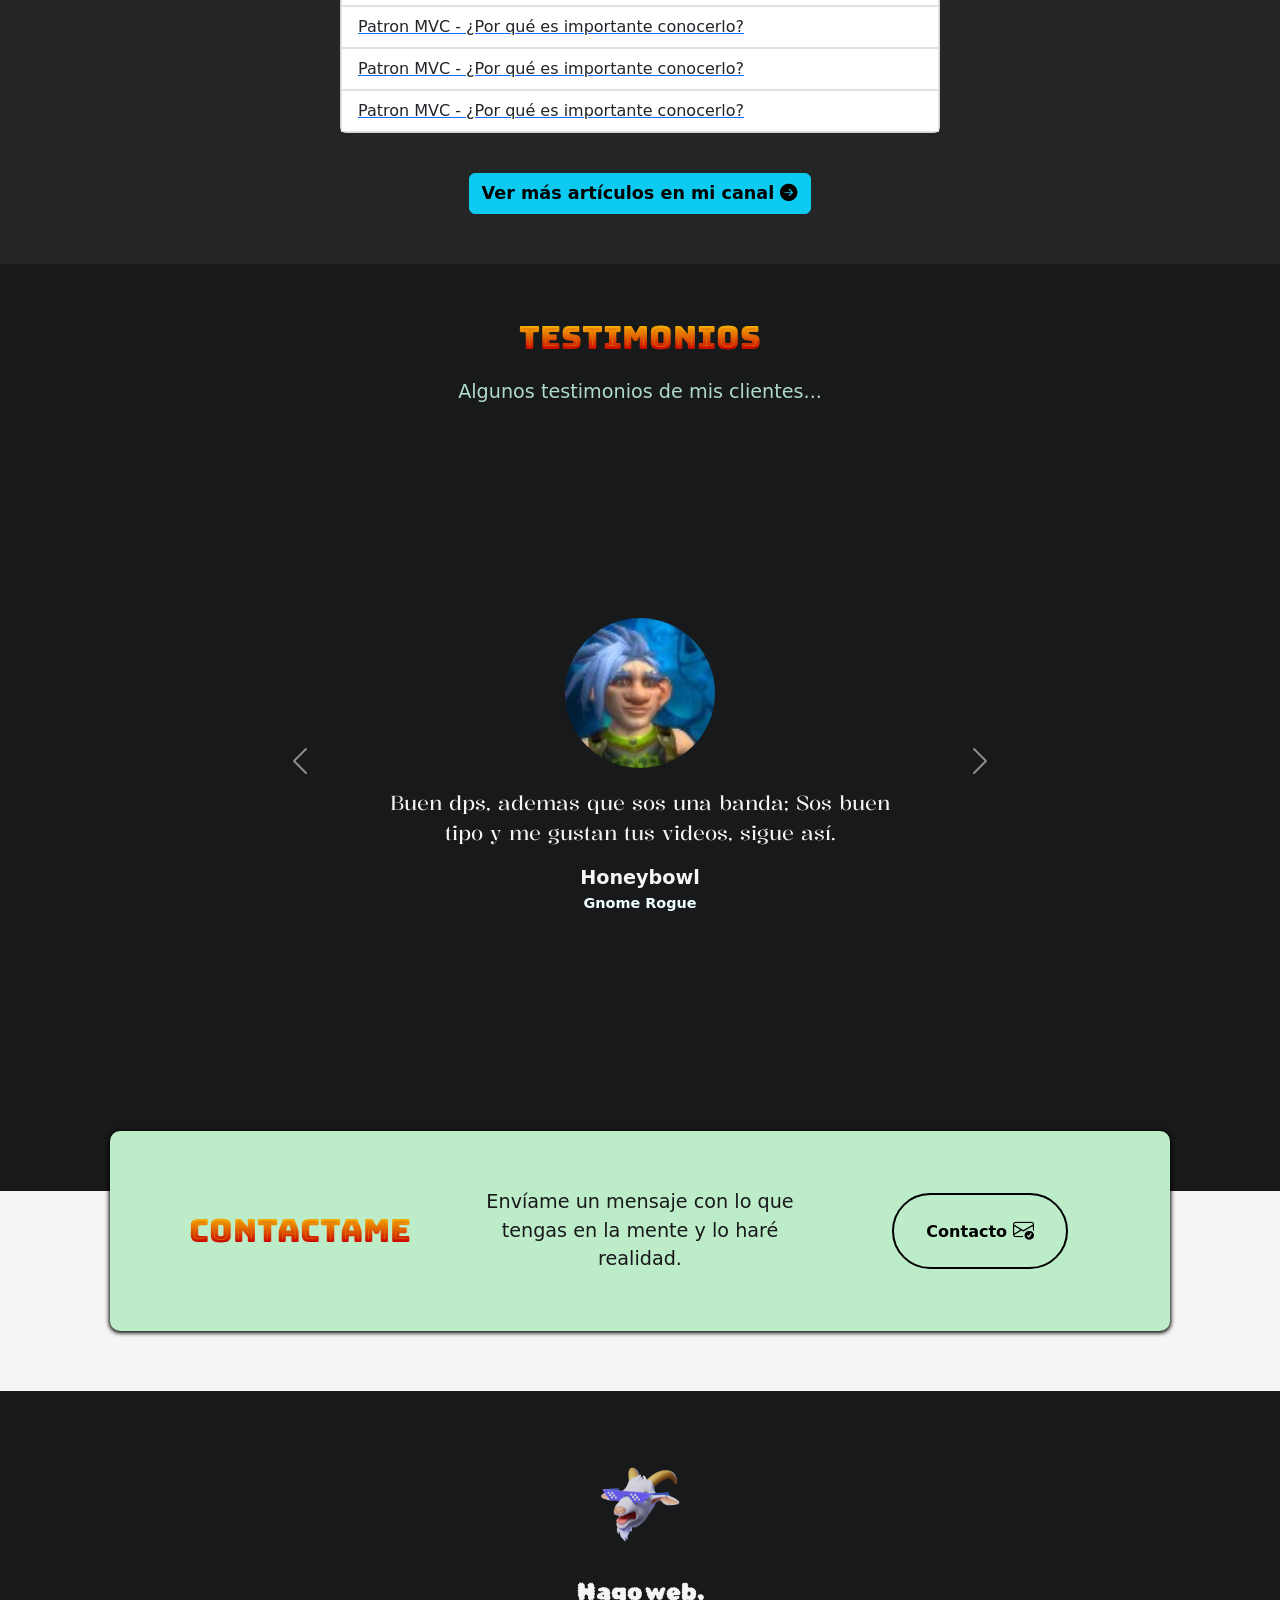
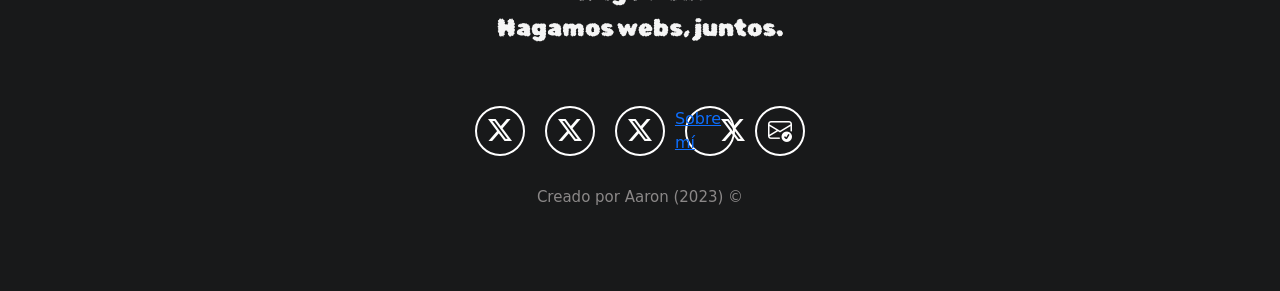
==== commit c9fcc7a7: "123" ====
--- a/index.html
+++ b/index.html
@@ -408,7 +408,7 @@
             <a href="https://twitter.com/MrBeast" target="_blank" rel="noopener noreferrer">
                 <i class="bi bi-twitter-x"></i>
             </a>
-            <a href="views/sobremi.php">Sobre mí         
+            <a href="views/sobremi.html">Sobre mí         
                 <i class="bi bi-twitter-x"></i>       
             </a>
             <a href="mailto:segura_20_30@hotmail.com" target="_blank" rel="noopener noreferrer">
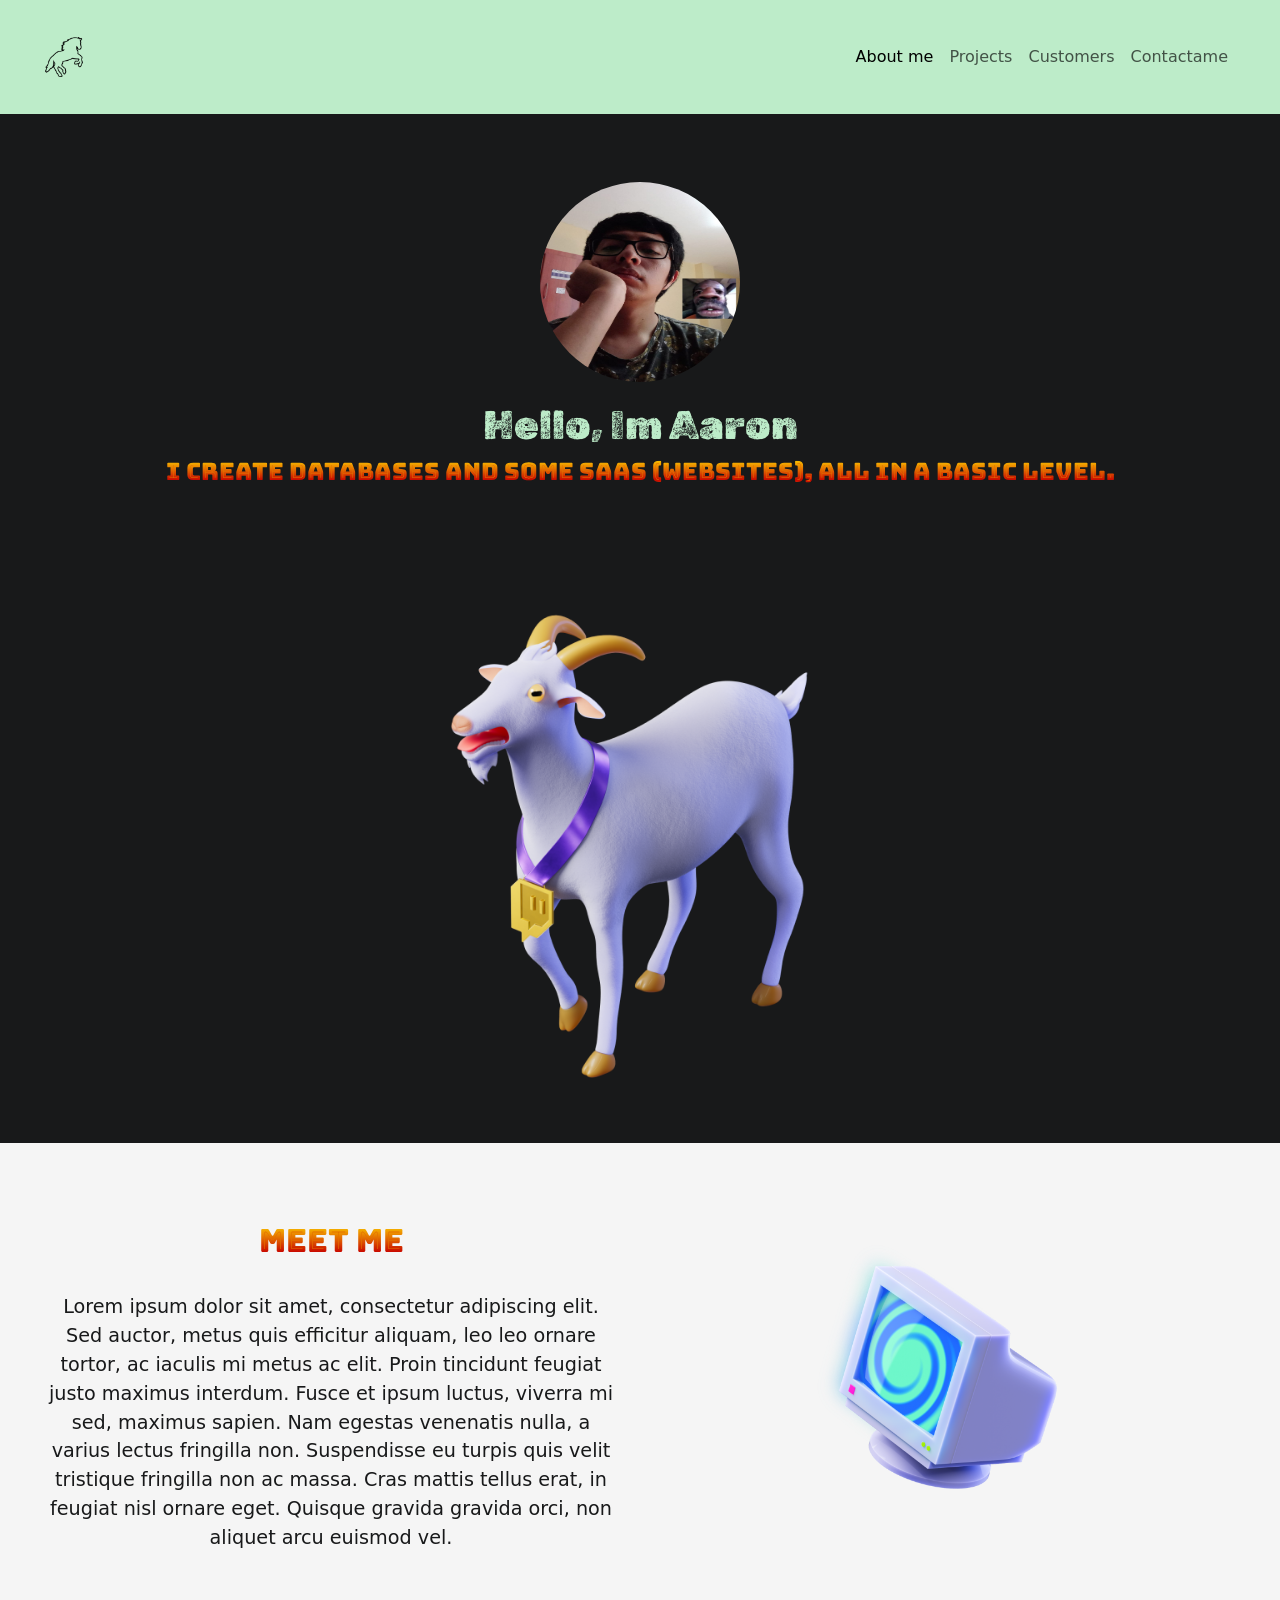
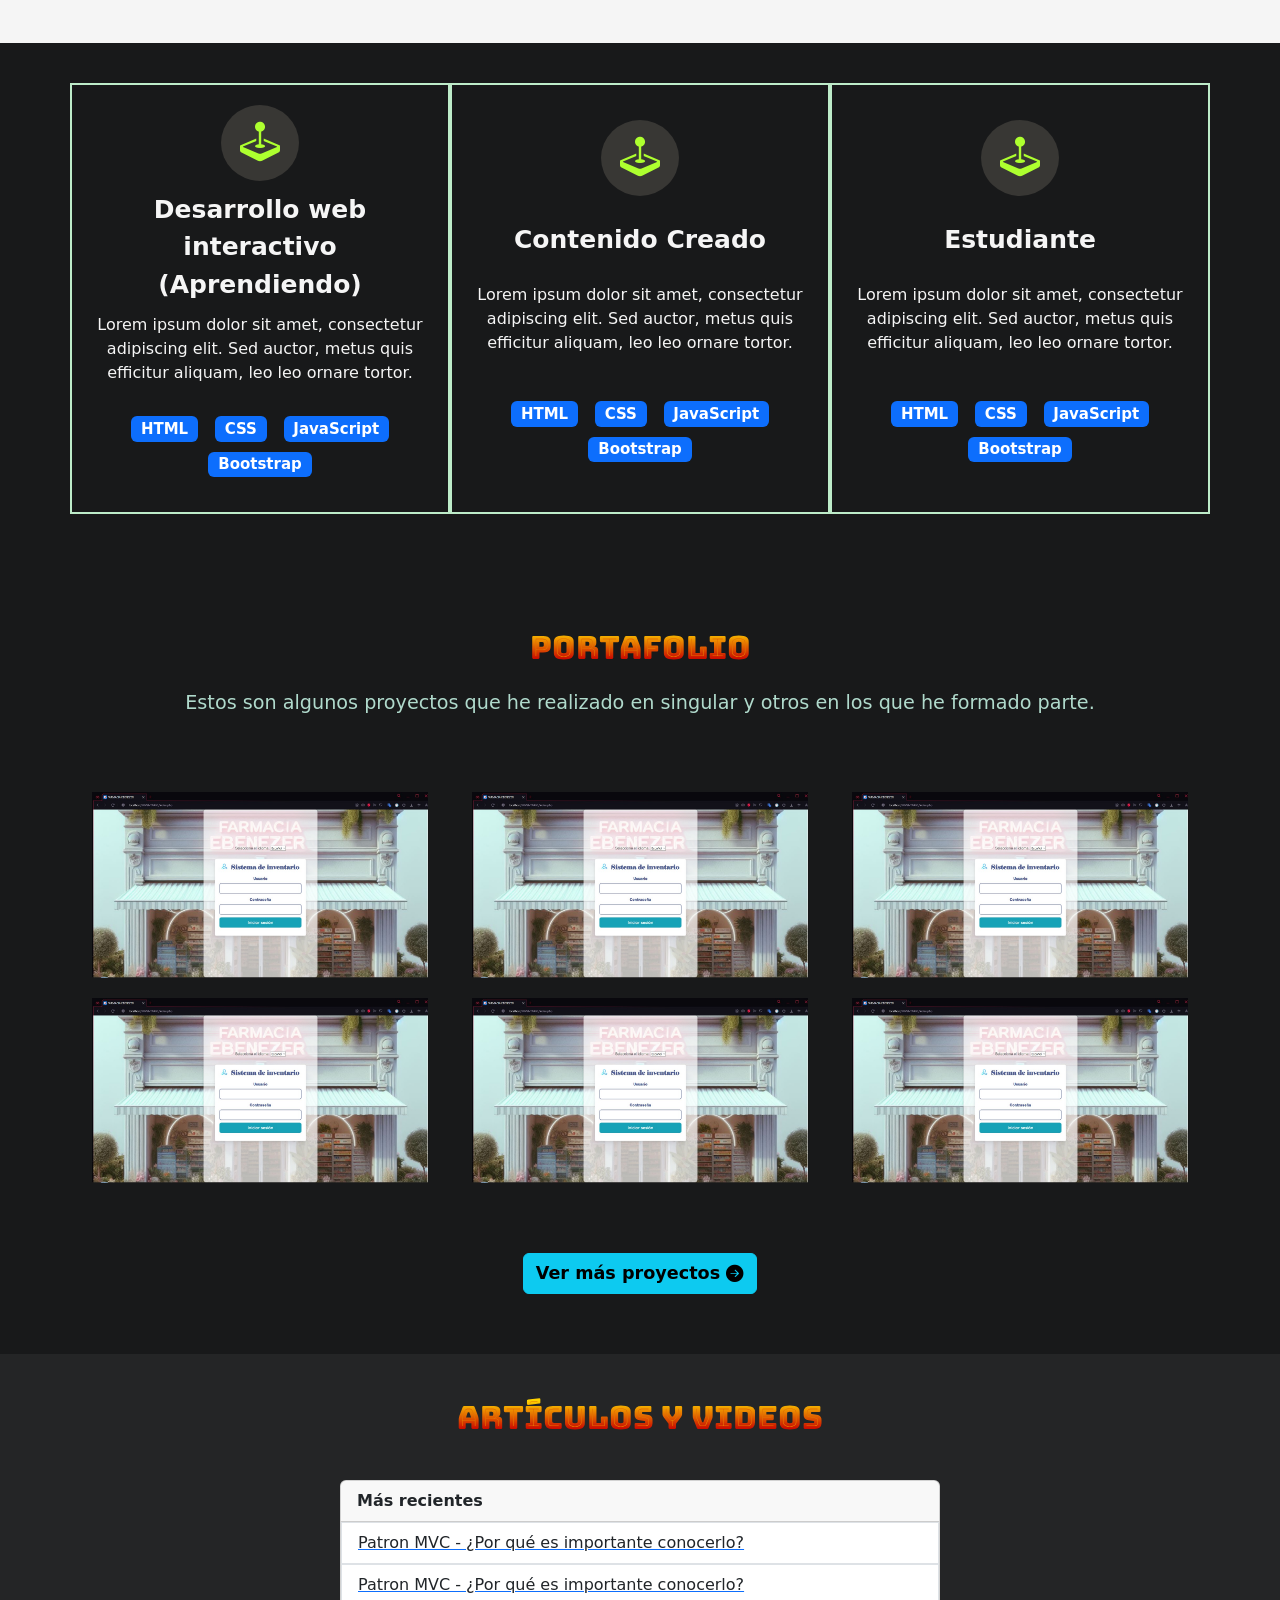
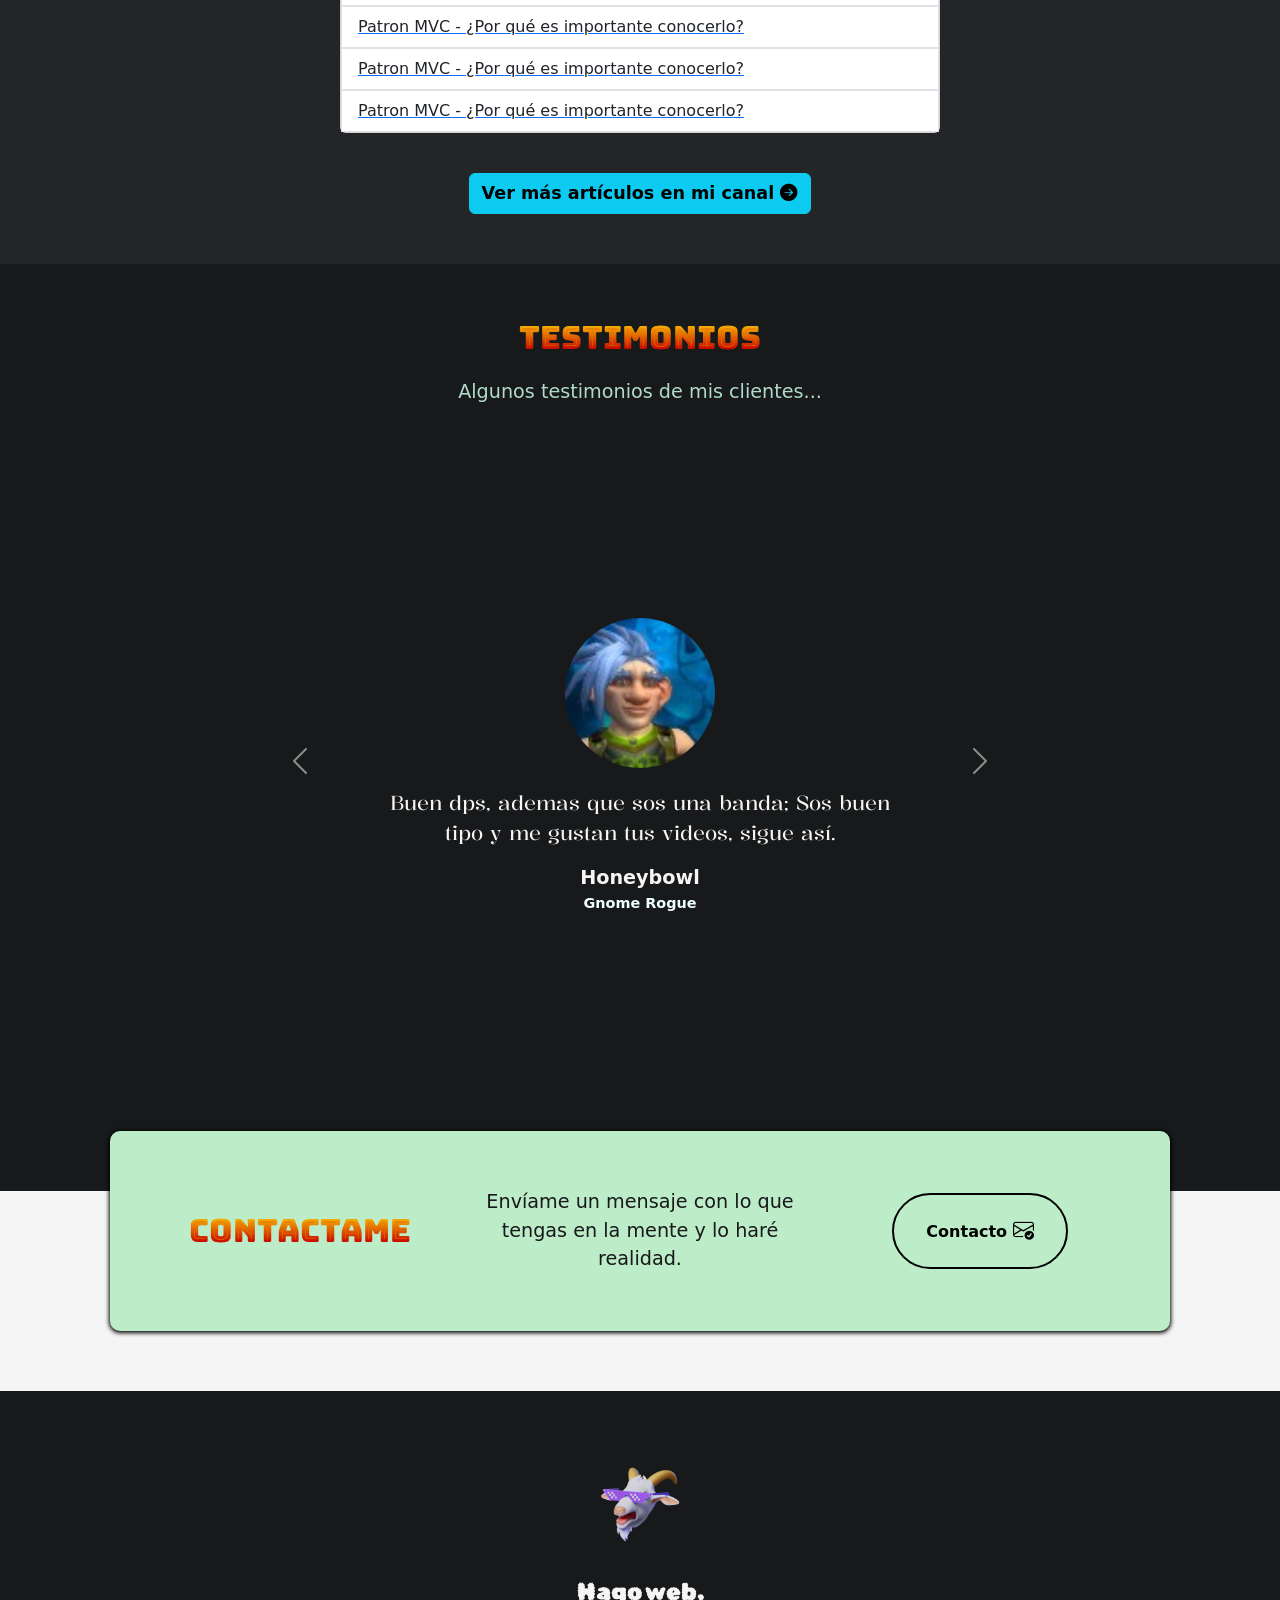
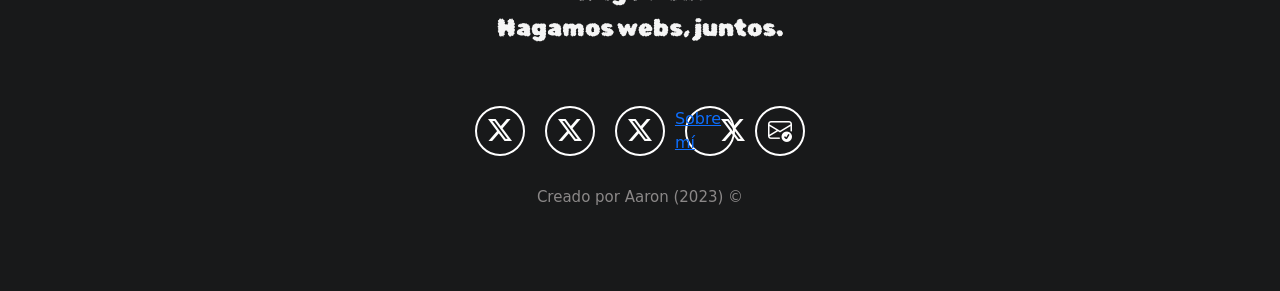
==== commit c2998b69: "1234" ====
--- a/index.html
+++ b/index.html
@@ -408,7 +408,7 @@
             <a href="https://twitter.com/MrBeast" target="_blank" rel="noopener noreferrer">
                 <i class="bi bi-twitter-x"></i>
             </a>
-            <a href="views/sobremi.html">Sobre mí         
+            <a href="views/sobremi.php">Sobre mí         
                 <i class="bi bi-twitter-x"></i>       
             </a>
             <a href="mailto:segura_20_30@hotmail.com" target="_blank" rel="noopener noreferrer">
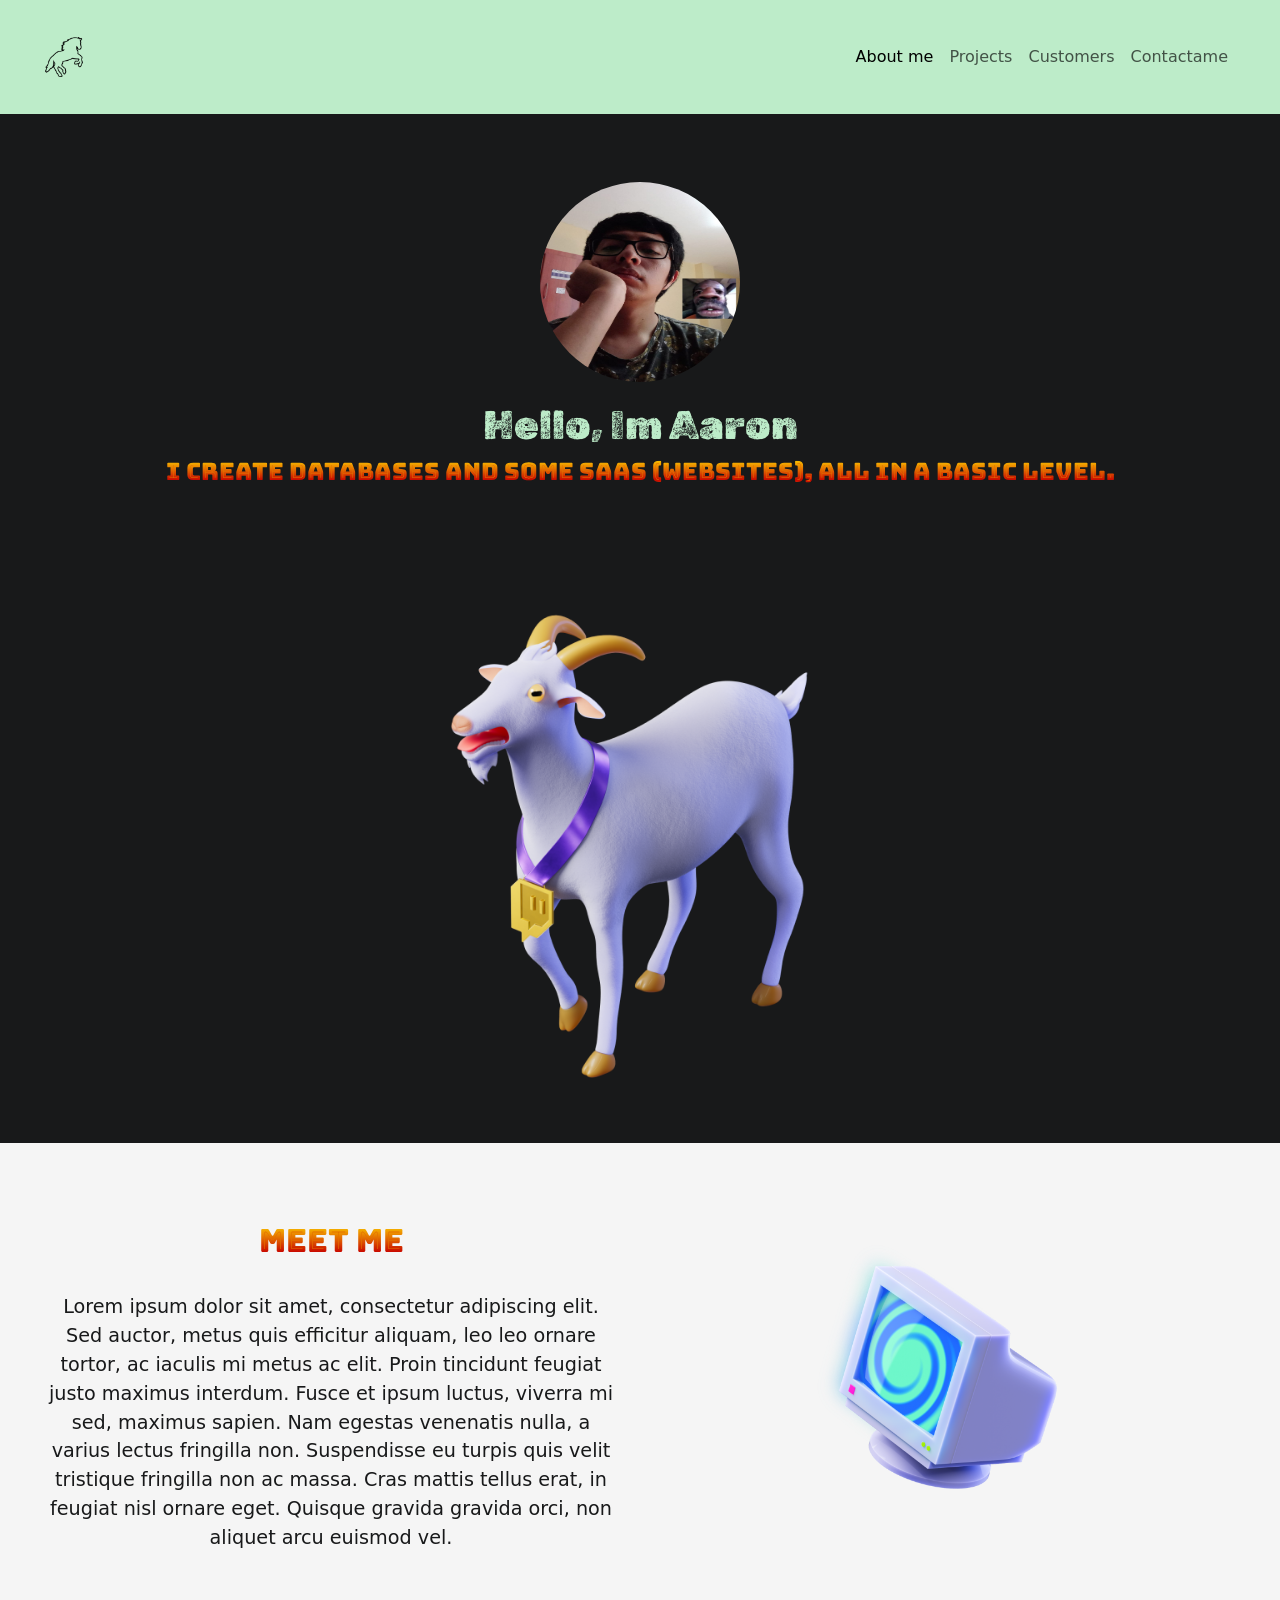
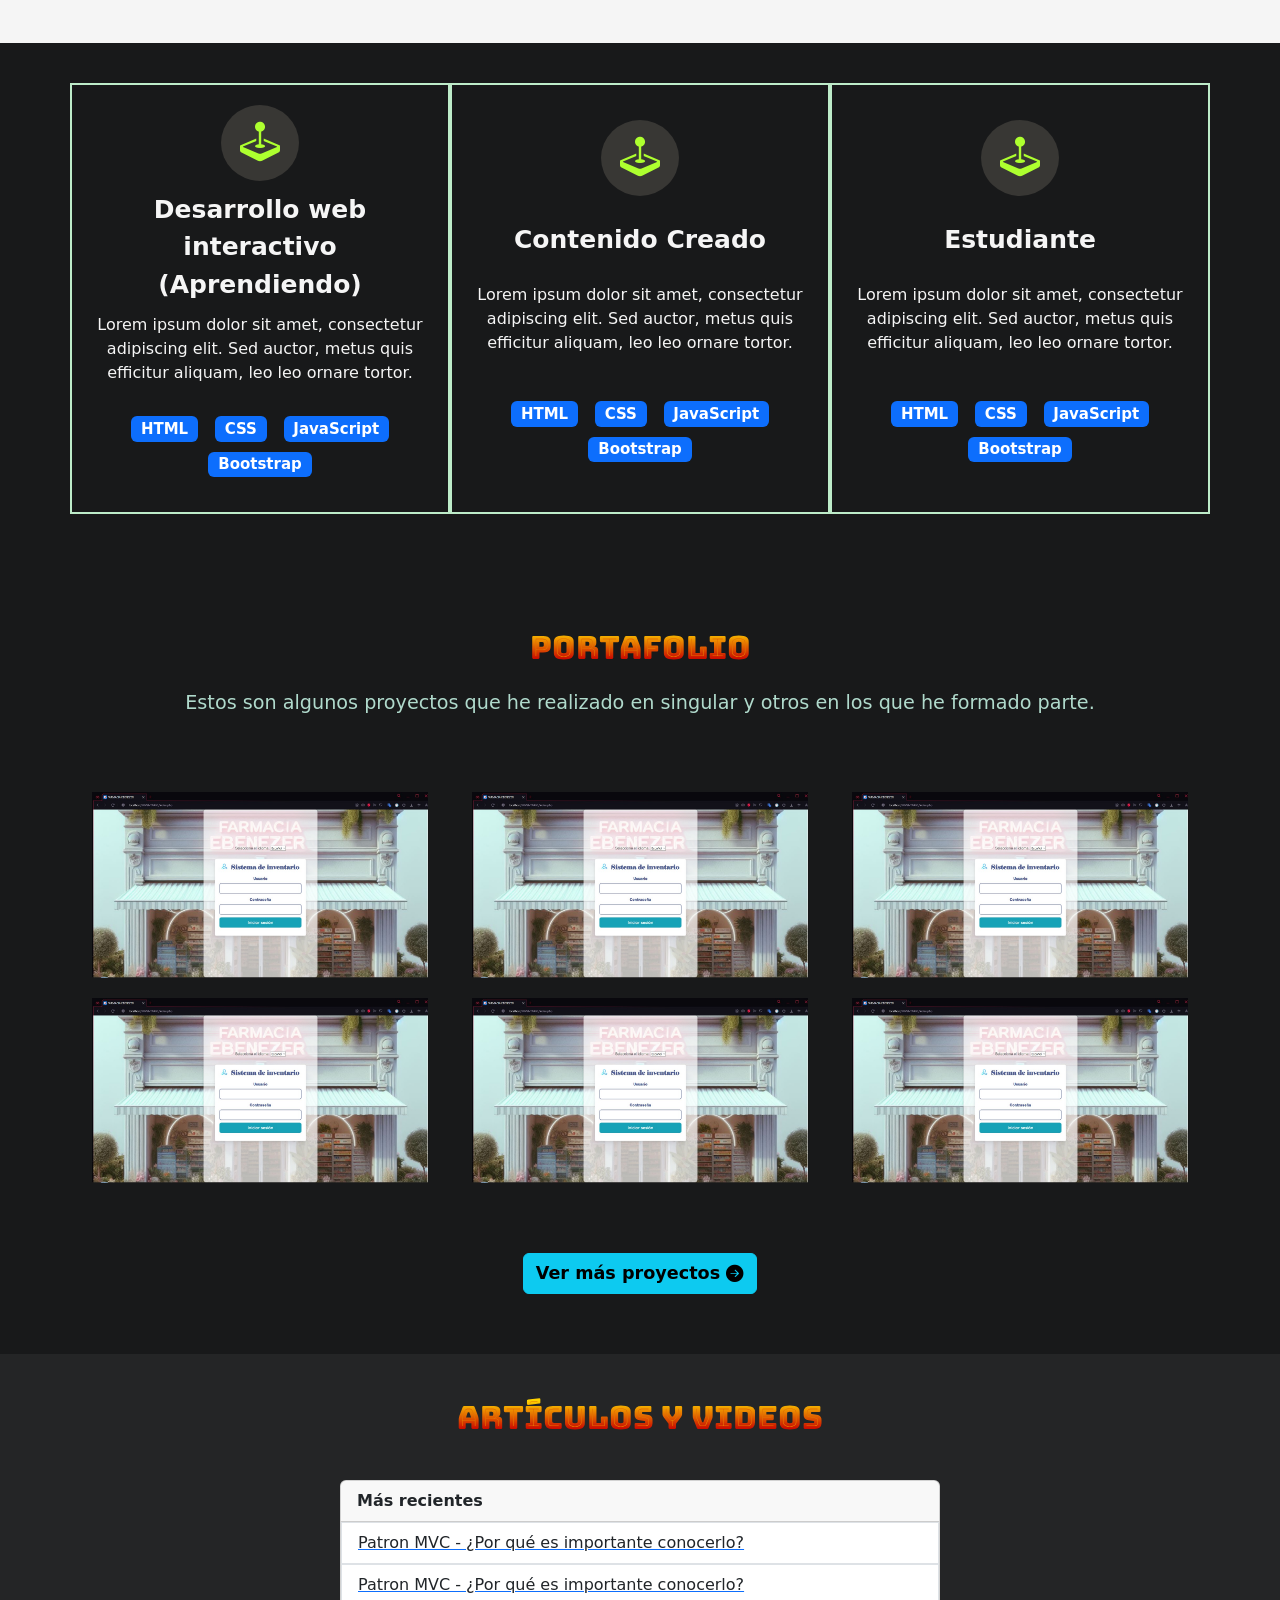
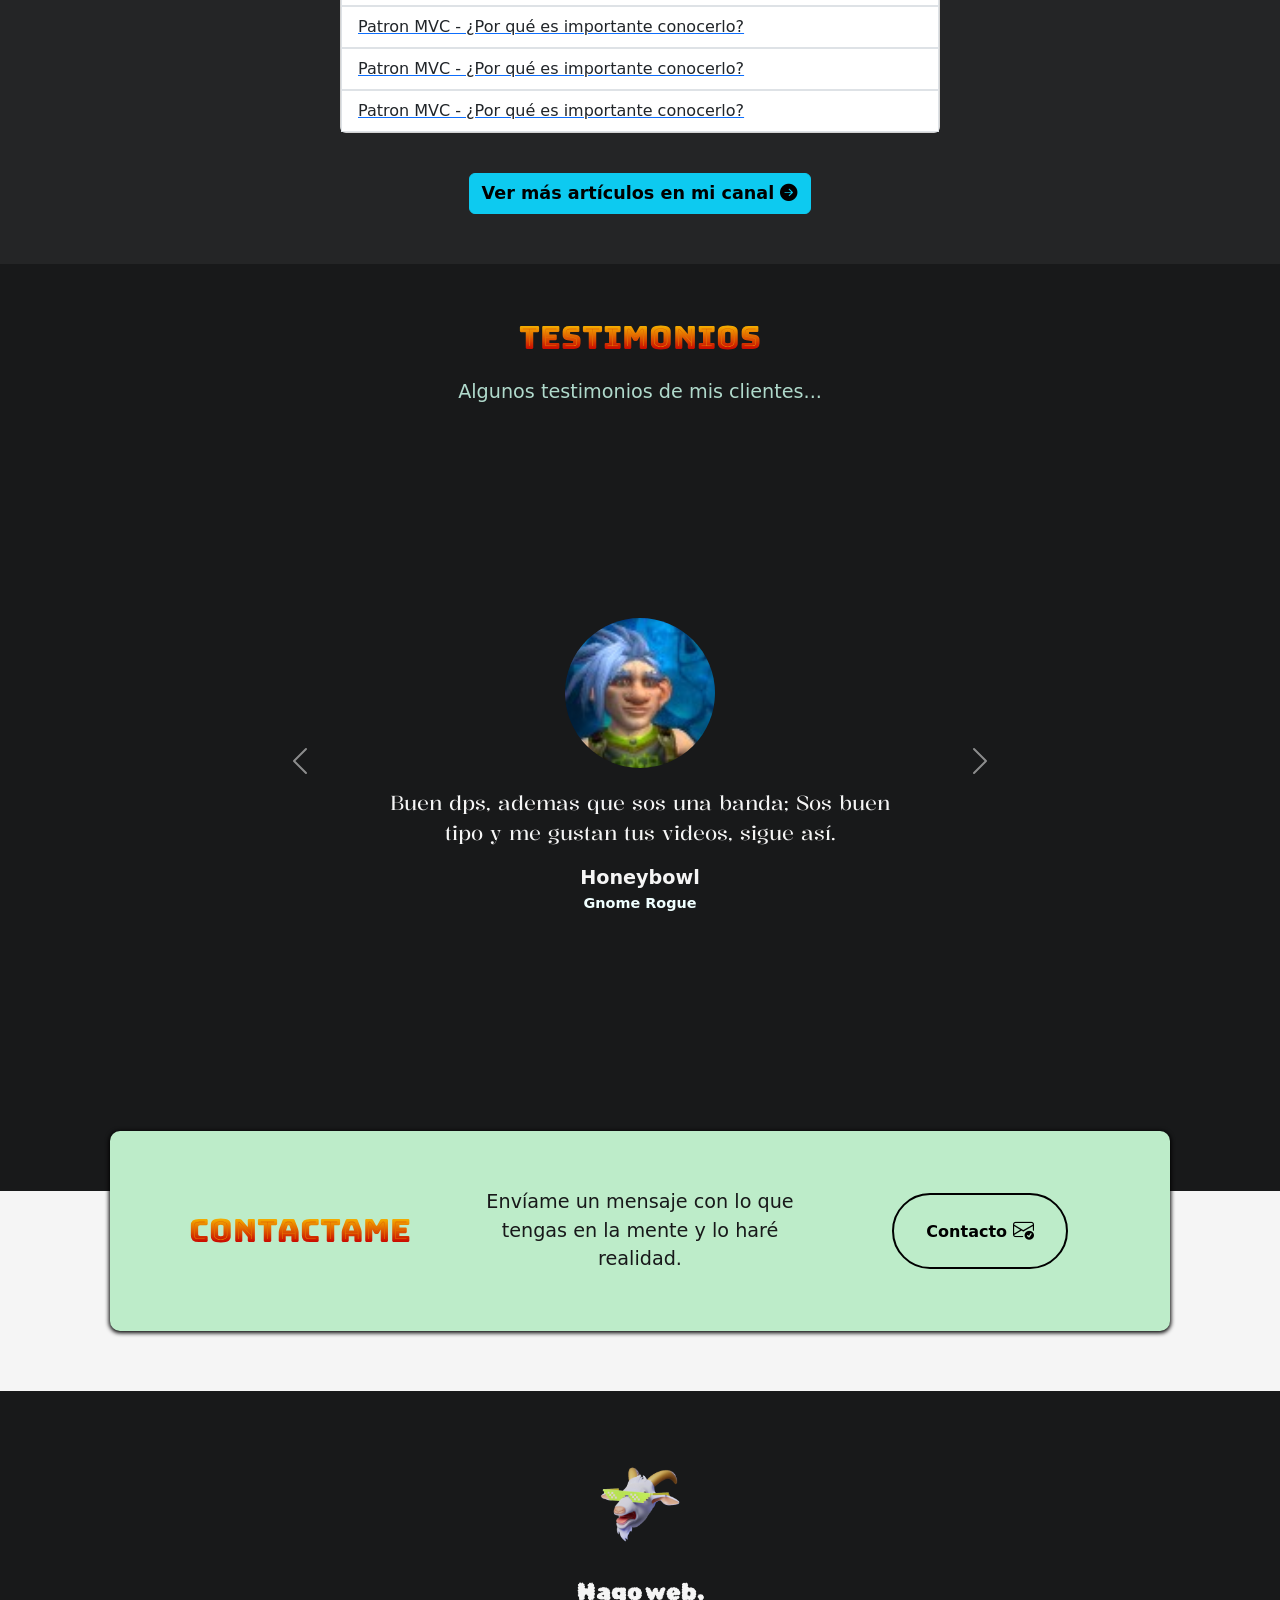
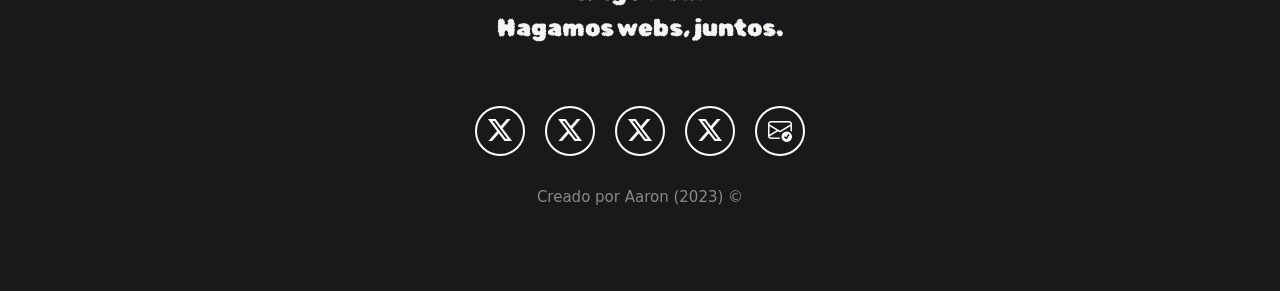
==== commit 2635503d: "1444" ====
--- a/index.html
+++ b/index.html
@@ -408,7 +408,7 @@
             <a href="https://twitter.com/MrBeast" target="_blank" rel="noopener noreferrer">
                 <i class="bi bi-twitter-x"></i>
             </a>
-            <a href="views/sobremi.php">Sobre mí         
+            <a href="views/sobremi.html">        
                 <i class="bi bi-twitter-x"></i>       
             </a>
             <a href="mailto:segura_20_30@hotmail.com" target="_blank" rel="noopener noreferrer">
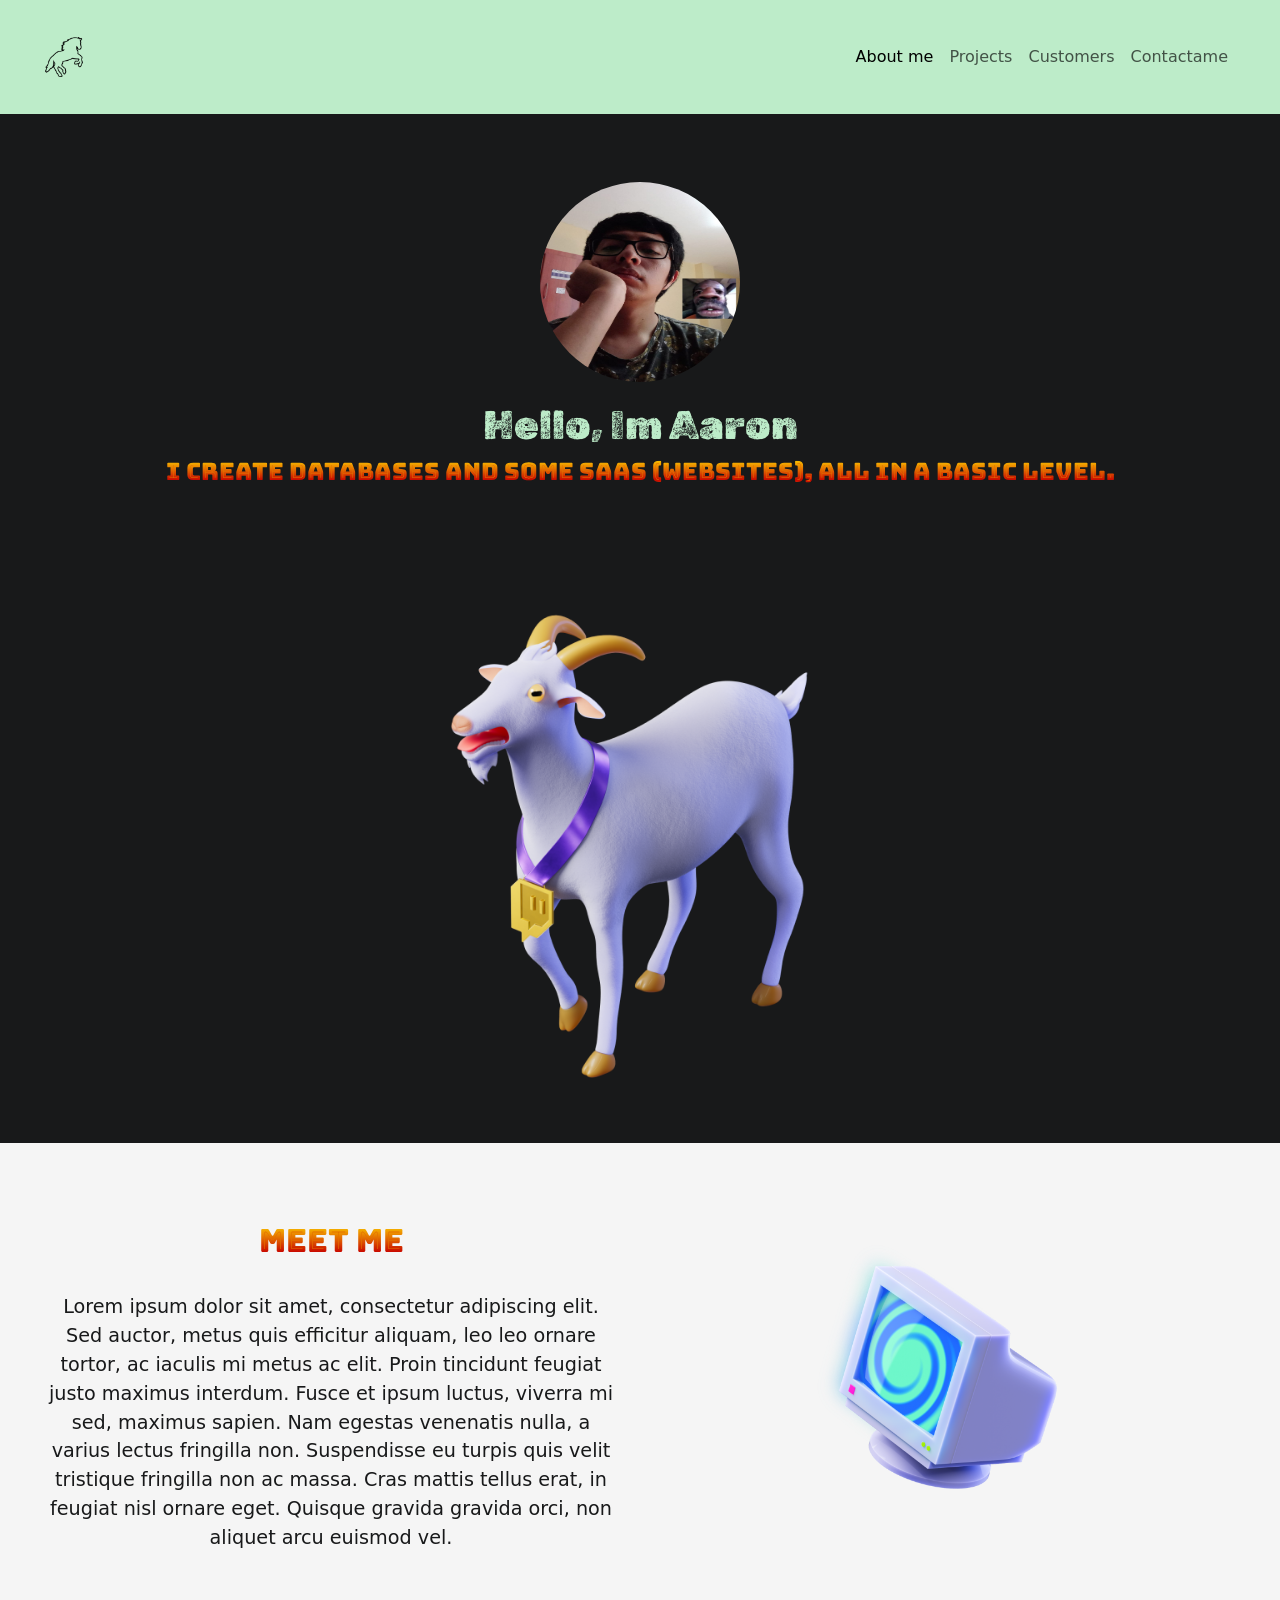
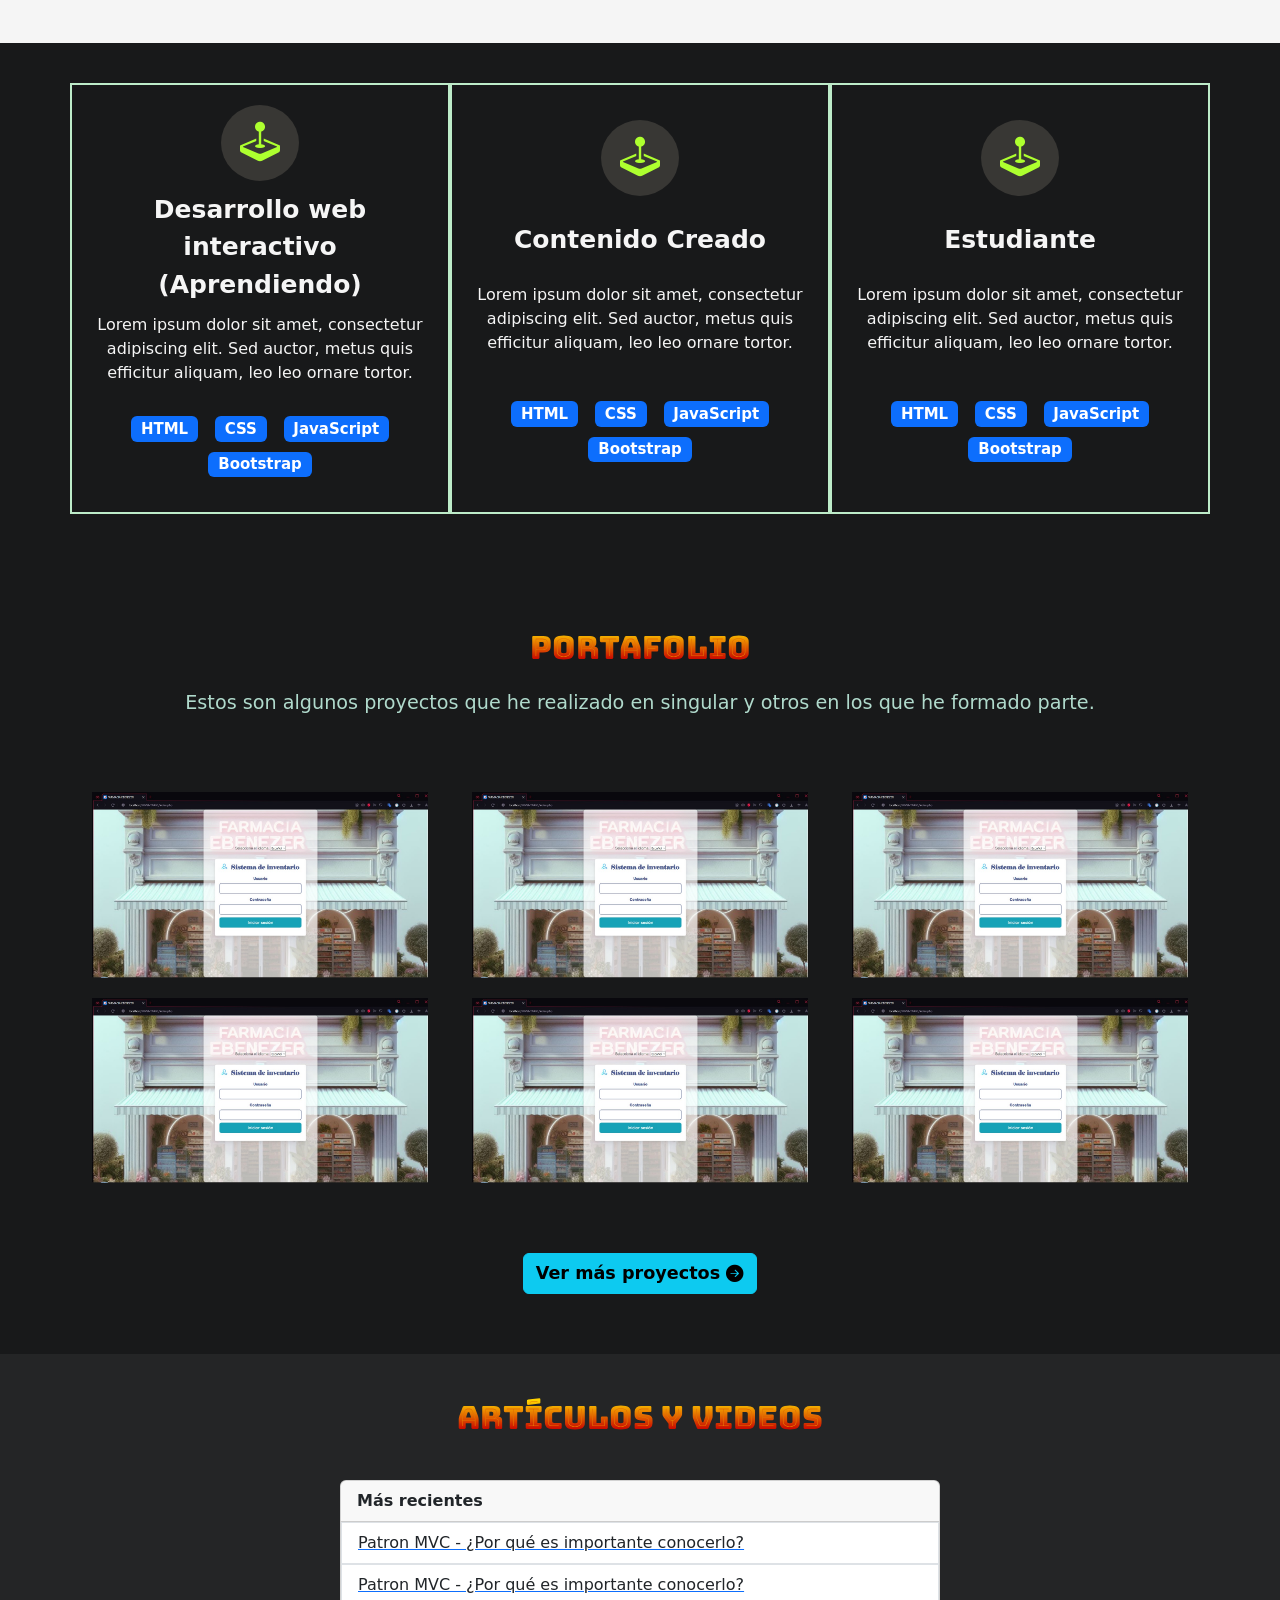
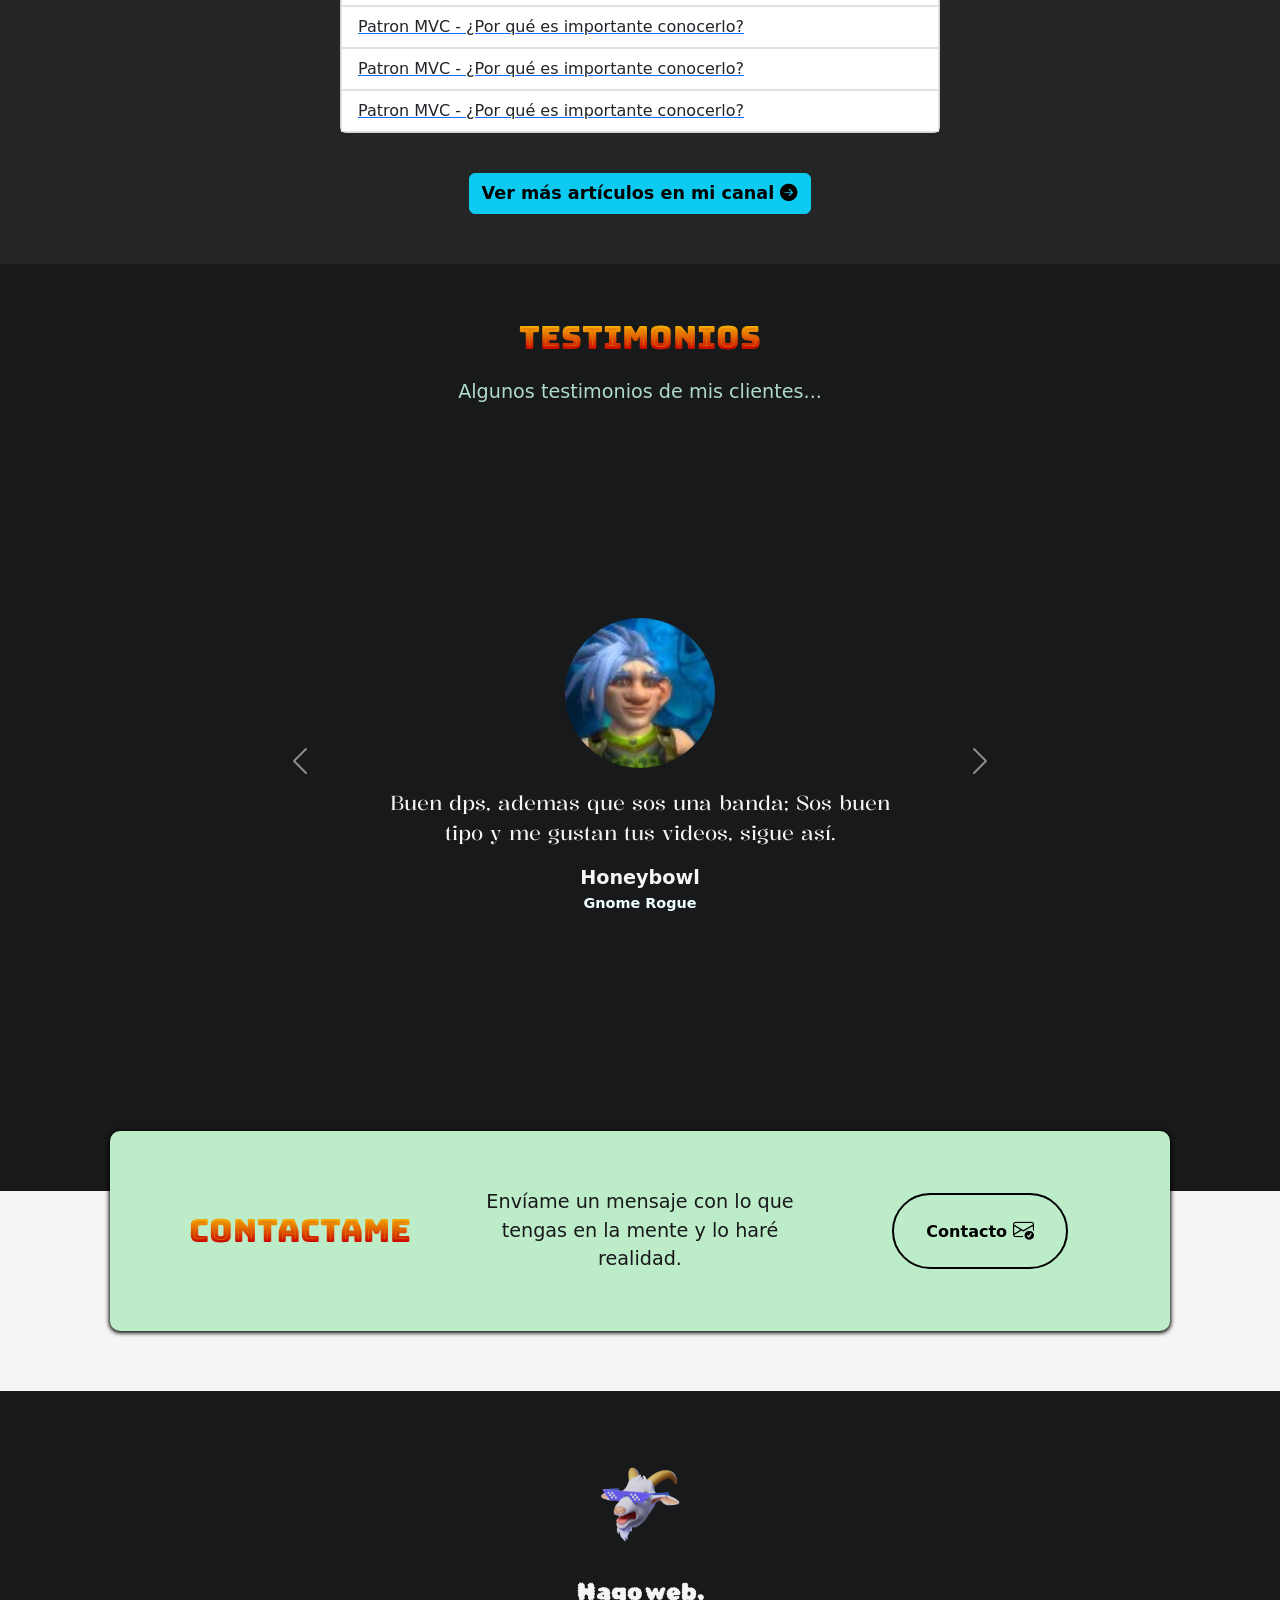
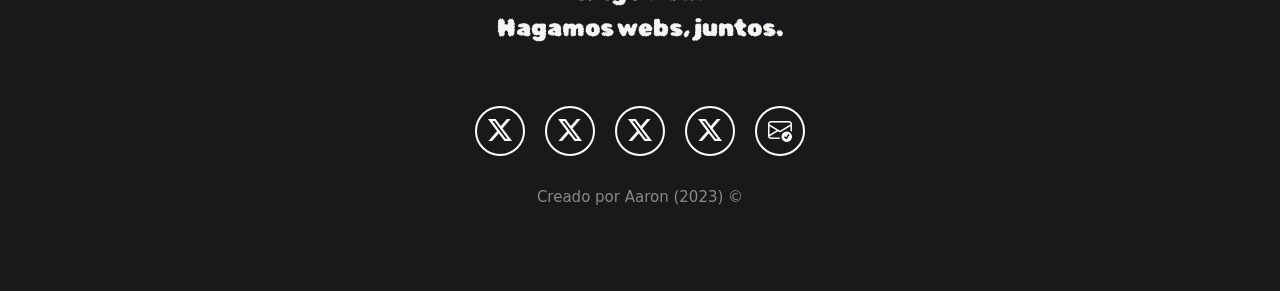
==== commit ac389e29: "9999" ====
--- a/index.html
+++ b/index.html
@@ -173,7 +173,7 @@
                             <div class="overlay">
                                 <p>Web Ebenezer</p>
                                 <div class="iconos-contenedor">
-                                    <a href="https://github.com/" target="_blank" rel="noopener noreferrer">
+                                    <a href="https://github.com/ArontiDumpti/gestor-inventario-ebenezerV5" target="_blank" rel="noopener noreferrer">
                                         <i class="bi bi-github"></i>
                                     </a>   
                                     <a href="https://www.freecodecamp.org/" target="_blank" rel="noopener noreferrer">
@@ -188,9 +188,9 @@
                         <div class="proyecto">
                             <img src="fotos_pr16/ebea797.jpg" alt="Proyecto 1">
                             <div class="overlay">
-                                <p>Web Ebenezer</p>
+                                <p>Web EduUNS</p>
                                 <div class="iconos-contenedor">
-                                    <a href="https://github.com/" target="_blank" rel="noopener noreferrer">
+                                    <a href="https://github.com/ArontiDumpti/EduUNSv15" target="_blank" rel="noopener noreferrer">
                                         <i class="bi bi-github"></i>
                                     </a>   
                                     <a href="https://www.freecodecamp.org/" target="_blank" rel="noopener noreferrer">
@@ -205,9 +205,9 @@
                         <div class="proyecto">
                             <img src="fotos_pr16/ebea797.jpg" alt="Proyecto 1">
                             <div class="overlay">
-                                <p>Web Ebenezer</p>
+                                <p>Web MatriculasUNS</p>
                                 <div class="iconos-contenedor">
-                                    <a href="https://github.com/" target="_blank" rel="noopener noreferrer">
+                                    <a href="https://github.com/ArontiDumpti/MatriculasUNSv21" target="_blank" rel="noopener noreferrer">
                                         <i class="bi bi-github"></i>
                                     </a>   
                                     <a href="https://www.freecodecamp.org/" target="_blank" rel="noopener noreferrer">
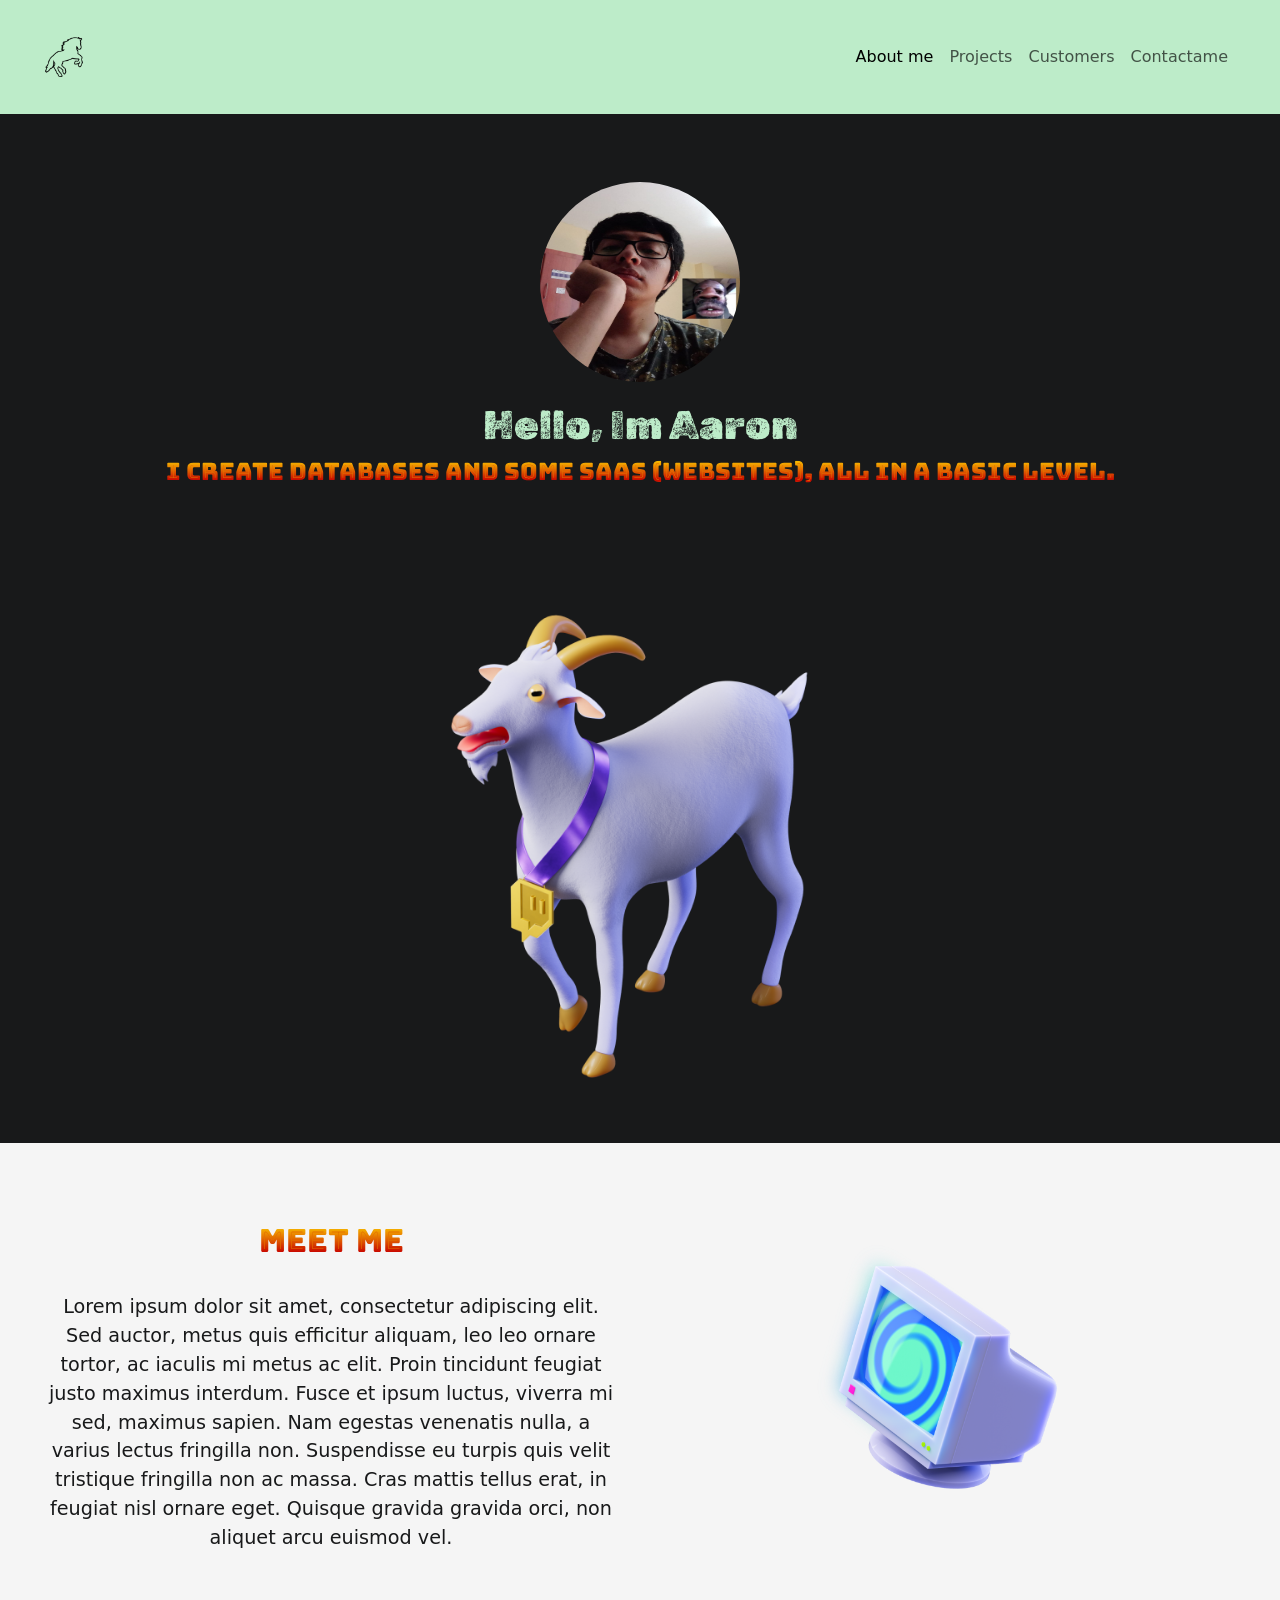
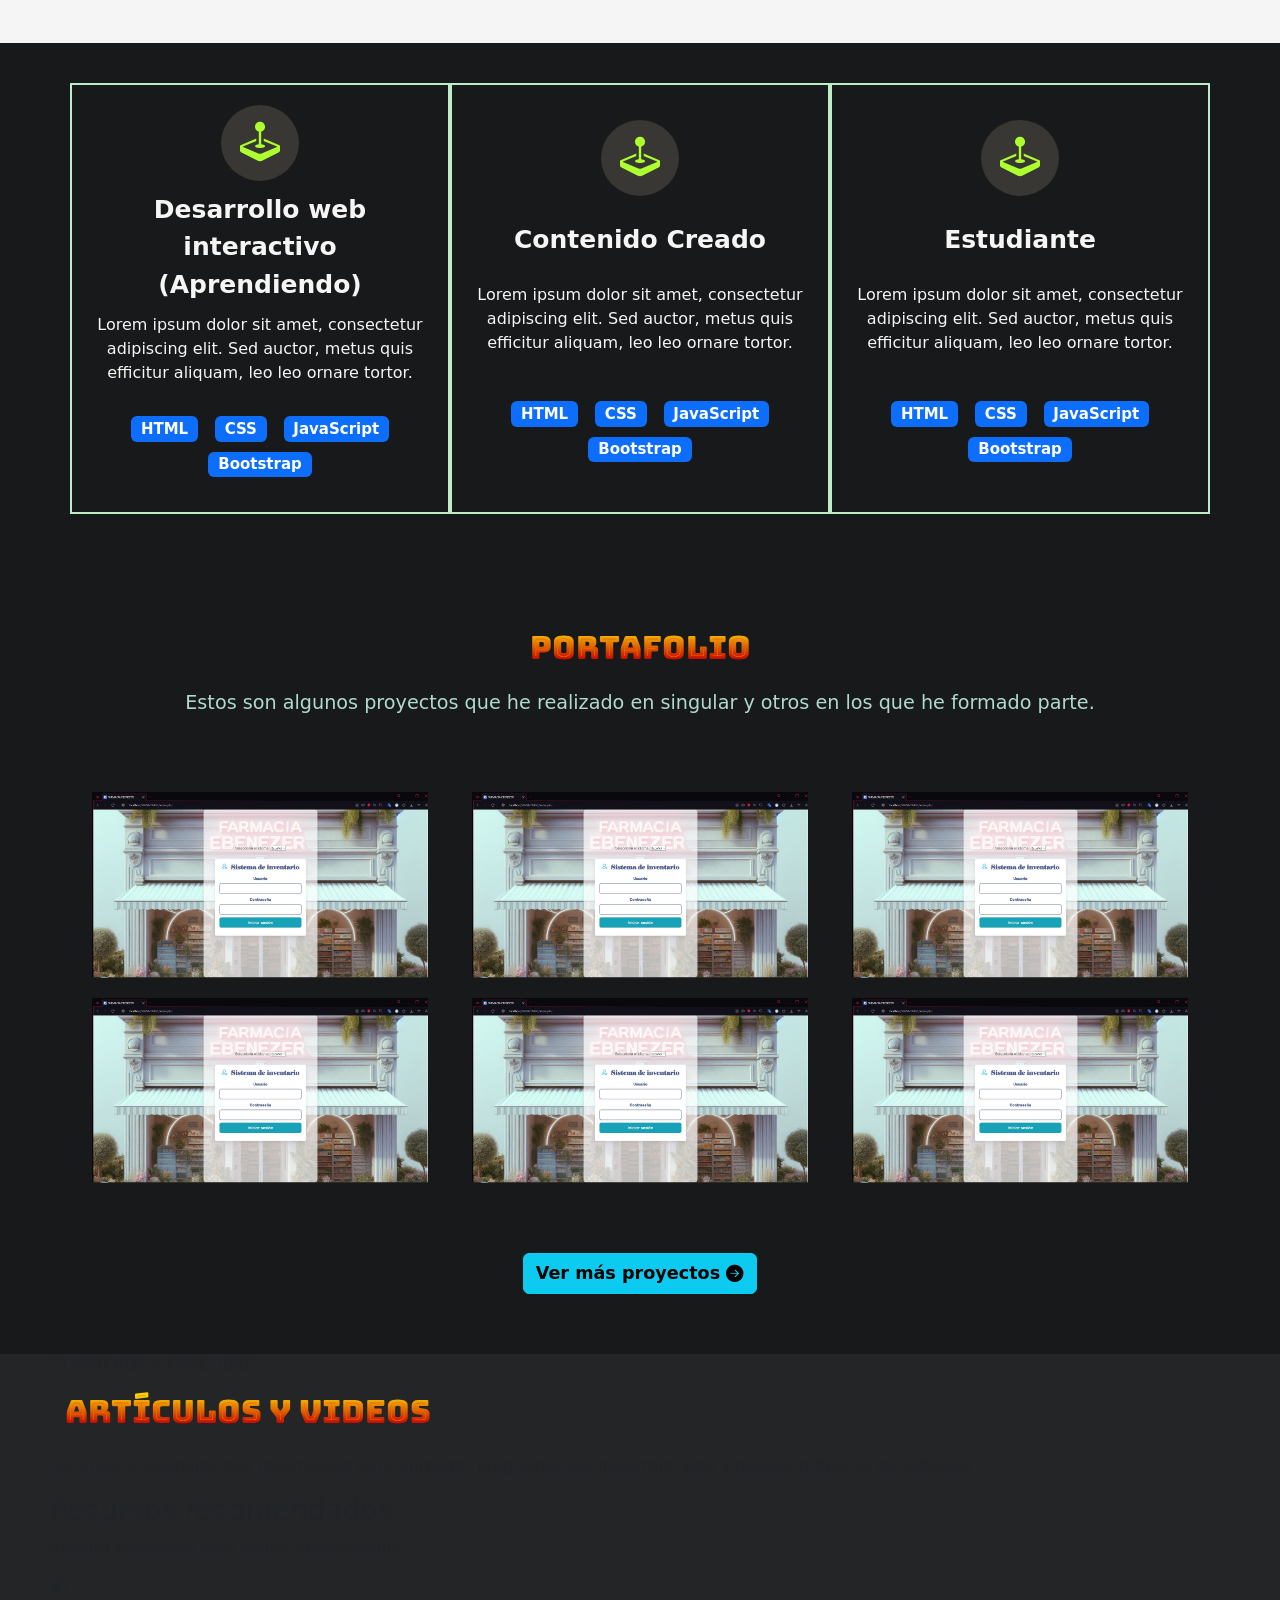
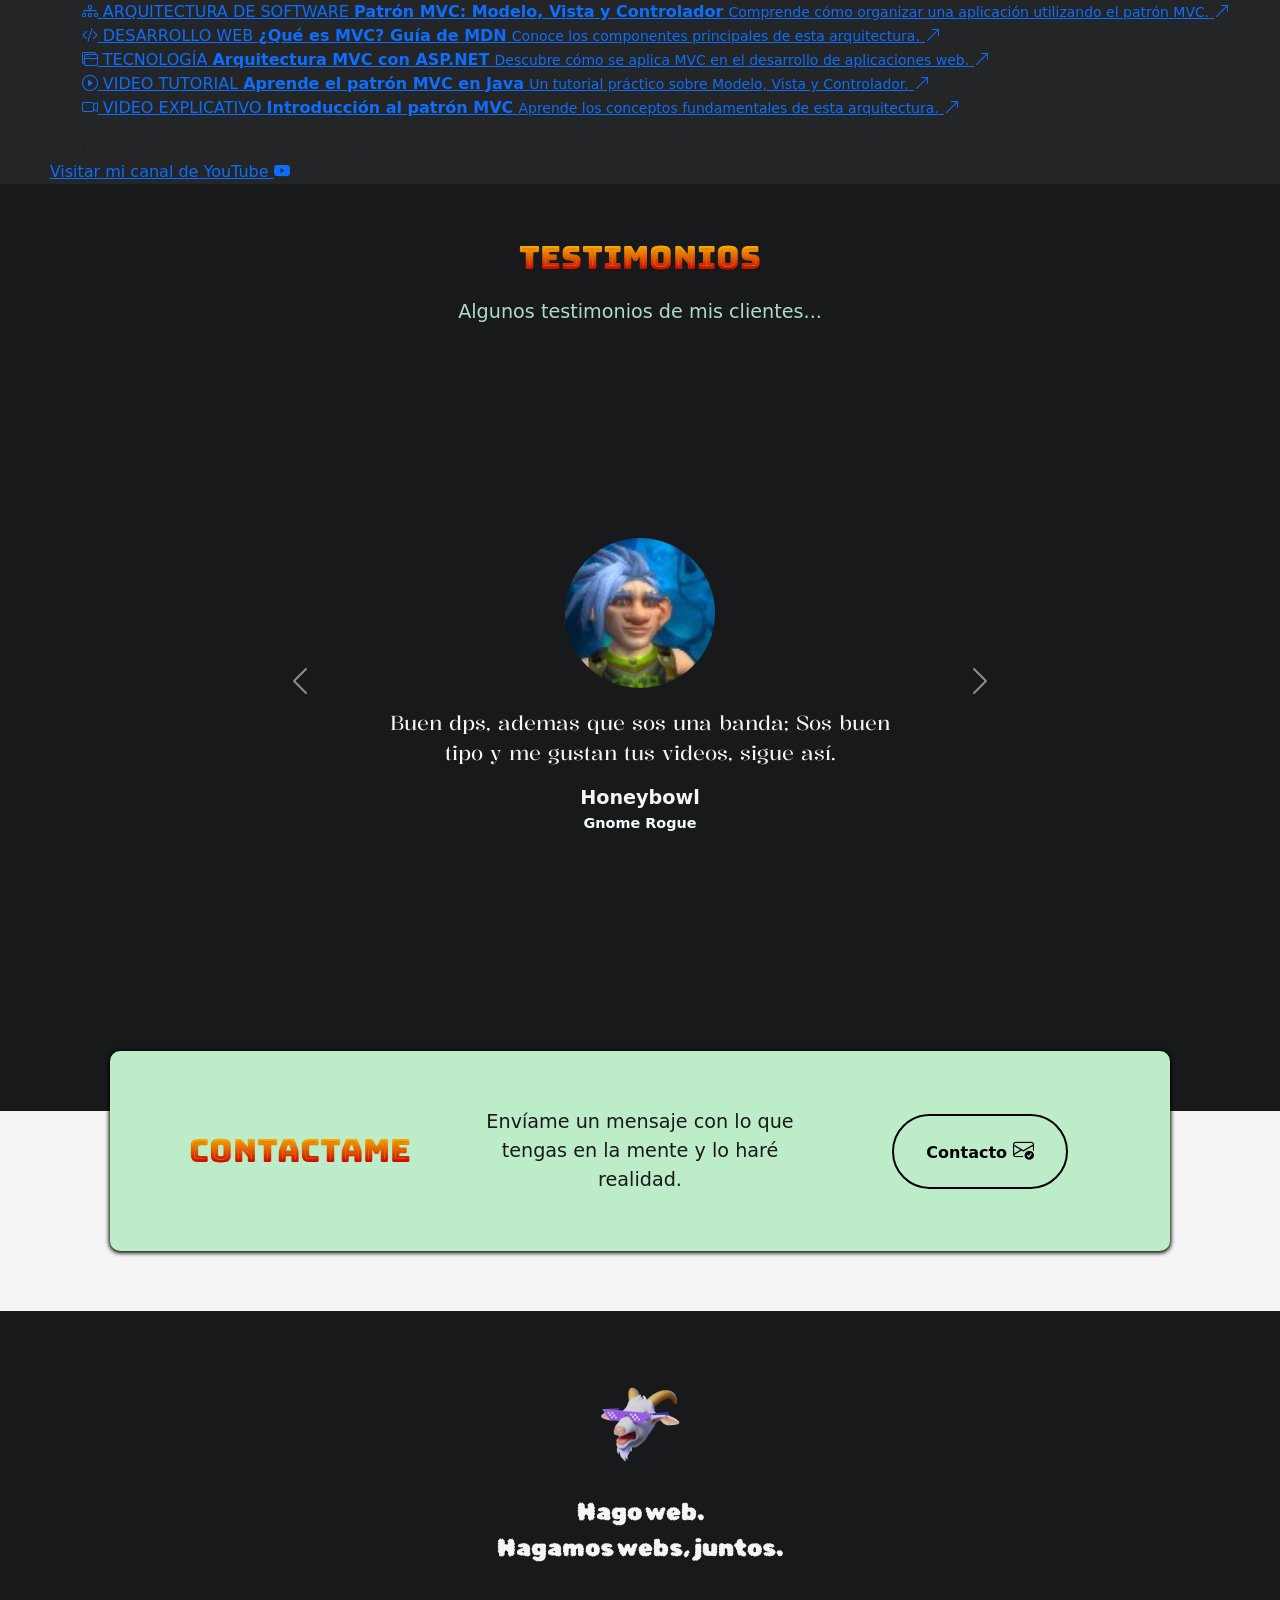
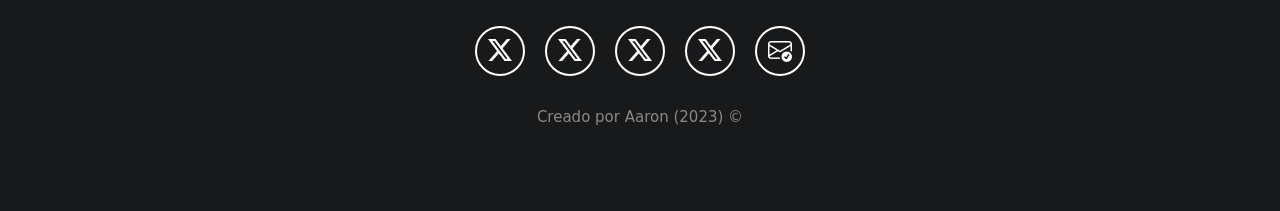
==== commit 18df43eb: "actual" ====
--- a/index.html
+++ b/index.html
@@ -270,44 +270,178 @@
                     </div>
                 </div>
             </div>
-        <a href="https://github.com/ArontiDumpti" target="_blank" rel="noopener noreferrer">
+        <a href="https://github.com/ArontiDumpti?tab=repositories" target="_blank" rel="noopener noreferrer">
             <button type="button" class="btn btn-info">Ver más proyectos
                 <i class="bi bi-arrow-right-circle-fill"></i>
             </button>
         </a>    
     </section>
 
-    <!-- SECCION ARTICULOS  -->
-    <section class="articulos justify-content-start">
-        <h2 class="seccion-titulo" >Artículos y Videos</h2>
-        <div class="card">
-            <div class="card-header">
-              Más recientes
-            </div>
-            <ul class="list-group list-group-flush">
-                <a href="https://www.freecodecamp.org/news/" target="_blank" rel="noopener noreferrer">
-                    <li class="list-group-item">Patron MVC - ¿Por qué es importante conocerlo?</li>
-                </a>              
-                <a href="https://www.freecodecamp.org/news/" target="_blank" rel="noopener noreferrer">
-                    <li class="list-group-item">Patron MVC - ¿Por qué es importante conocerlo?</li>
-                </a>              
-                <a href="https://www.freecodecamp.org/news/" target="_blank" rel="noopener noreferrer">
-                    <li class="list-group-item">Patron MVC - ¿Por qué es importante conocerlo? </li>
-                </a>              
-                <a href="https://www.freecodecamp.org/news/" target="_blank" rel="noopener noreferrer">
-                    <li class="list-group-item">Patron MVC - ¿Por qué es importante conocerlo?</li>
-                </a>              
-                <a href="https://www.freecodecamp.org/news/" target="_blank" rel="noopener noreferrer">
-                    <li class="list-group-item">Patron MVC - ¿Por qué es importante conocerlo?</li>
-                </a>              
+
+<!-- SECCIÓN DE ARTÍCULOS Y VIDEOS -->
+<section class="articulos-section" id="articulos">
+
+    <div class="articulos-container">
+
+        <div class="articulos-heading">
+            <span class="articulos-etiqueta">
+                <i class="bi bi-journal-code"></i> APRENDE Y DESCUBRE
+            </span>
+
+            <h2 class="seccion-titulo">Artículos y Videos</h2>
+
+            <p class="articulos-descripcion">
+                Recursos y tutoriales que recomiendo para aprender programación,
+                desarrollo web y buenas prácticas de software.
+            </p>
+        </div>
+
+        <div class="articulos-card">
+
+            <div class="articulos-card-header">
+                <div>
+                    <h3>Recursos recomendados</h3>
+                    <p>Explora contenido para seguir aprendiendo.</p>
+                </div>
+
+                <span class="articulos-icono-header">
+                    <i class="bi bi-book-half"></i>
+                </span>
+            </div>
+
+            <ul class="articulos-lista">
+
+                <!-- ARTÍCULO 1 -->
+                <li>
+                    <a href="https://www.freecodecamp.org/espanol/news/el-modelo-de-arquitectura-view-controller-pattern/"
+                       target="_blank"
+                       rel="noopener noreferrer"
+                       class="articulo-enlace">
+
+                        <span class="articulo-icono">
+                            <i class="bi bi-diagram-3"></i>
+                        </span>
+
+                        <span class="articulo-contenido">
+                            <span class="articulo-categoria">ARQUITECTURA DE SOFTWARE</span>
+                            <strong>Patrón MVC: Modelo, Vista y Controlador</strong>
+                            <small>Comprende cómo organizar una aplicación utilizando el patrón MVC.</small>
+                        </span>
+
+                        <i class="bi bi-arrow-up-right articulo-flecha"></i>
+                    </a>
+                </li>
+
+                <!-- ARTÍCULO 2 -->
+                <li>
+                    <a href="https://developer.mozilla.org/es/docs/Glossary/MVC"
+                       target="_blank"
+                       rel="noopener noreferrer"
+                       class="articulo-enlace">
+
+                        <span class="articulo-icono">
+                            <i class="bi bi-code-slash"></i>
+                        </span>
+
+                        <span class="articulo-contenido">
+                            <span class="articulo-categoria">DESARROLLO WEB</span>
+                            <strong>¿Qué es MVC? Guía de MDN</strong>
+                            <small>Conoce los componentes principales de esta arquitectura.</small>
+                        </span>
+
+                        <i class="bi bi-arrow-up-right articulo-flecha"></i>
+                    </a>
+                </li>
+
+                <!-- ARTÍCULO 3 -->
+                <li>
+                    <a href="https://dotnet.microsoft.com/es-es/apps/aspnet/mvc"
+                       target="_blank"
+                       rel="noopener noreferrer"
+                       class="articulo-enlace">
+
+                        <span class="articulo-icono">
+                            <i class="bi bi-window-stack"></i>
+                        </span>
+
+                        <span class="articulo-contenido">
+                            <span class="articulo-categoria">TECNOLOGÍA</span>
+                            <strong>Arquitectura MVC con ASP.NET</strong>
+                            <small>Descubre cómo se aplica MVC en el desarrollo de aplicaciones web.</small>
+                        </span>
+
+                        <i class="bi bi-arrow-up-right articulo-flecha"></i>
+                    </a>
+                </li>
+
+                <!-- VIDEO 1 -->
+                <li>
+                    <a href="https://www.youtube.com/watch?v=yHFgc2JlX9g"
+                       target="_blank"
+                       rel="noopener noreferrer"
+                       class="articulo-enlace">
+
+                        <span class="articulo-icono articulo-icono-video">
+                            <i class="bi bi-play-circle"></i>
+                        </span>
+
+                        <span class="articulo-contenido">
+                            <span class="articulo-categoria">VIDEO TUTORIAL</span>
+                            <strong>Aprende el patrón MVC en Java</strong>
+                            <small>Un tutorial práctico sobre Modelo, Vista y Controlador.</small>
+                        </span>
+
+                        <i class="bi bi-arrow-up-right articulo-flecha"></i>
+                    </a>
+                </li>
+
+                <!-- VIDEO 2 -->
+                <li>
+                    <a href="https://www.youtube.com/watch?v=dB0JZaVnBWg"
+                       target="_blank"
+                       rel="noopener noreferrer"
+                       class="articulo-enlace">
+
+                        <span class="articulo-icono articulo-icono-video">
+                            <i class="bi bi-camera-video"></i>
+                        </span>
+
+                        <span class="articulo-contenido">
+                            <span class="articulo-categoria">VIDEO EXPLICATIVO</span>
+                            <strong>Introducción al patrón MVC</strong>
+                            <small>Aprende los conceptos fundamentales de esta arquitectura.</small>
+                        </span>
+
+                        <i class="bi bi-arrow-up-right articulo-flecha"></i>
+                    </a>
+                </li>
+
             </ul>
-          </div>
-          <a  href="https://www.youtube.com/channel/UCJOANu9qz4SWB8h2YqV1Cdg"  target="_blank" rel="noopener noreferrer">
-            <button type="button" class="btn btn-info">Ver más artículos en mi canal
-                <i class="bi bi-arrow-right-circle-fill"></i>
-            </button>
-          </a>
-    </section>
+
+            <div class="articulos-footer">
+                <span>
+                    <i class="bi bi-lightbulb"></i>
+                    El conocimiento crece cuando lo compartimos.
+                </span>
+            </div>
+
+        </div>
+
+        <div class="articulos-accion">
+            <a href="https://www.youtube.com/channel/UCJOANu9qz4SWB8h2YqV1Cdg"
+               target="_blank"
+               rel="noopener noreferrer"
+               class="btn-articulos">
+
+                Visitar mi canal de YouTube
+                <i class="bi bi-youtube"></i>
+            </a>
+        </div>
+
+    </div>
+
+</section>
+
 
     <!-- SECCION Testimonios  -->
     <section id="tesminomo" class="testimonios seccion-oscura">
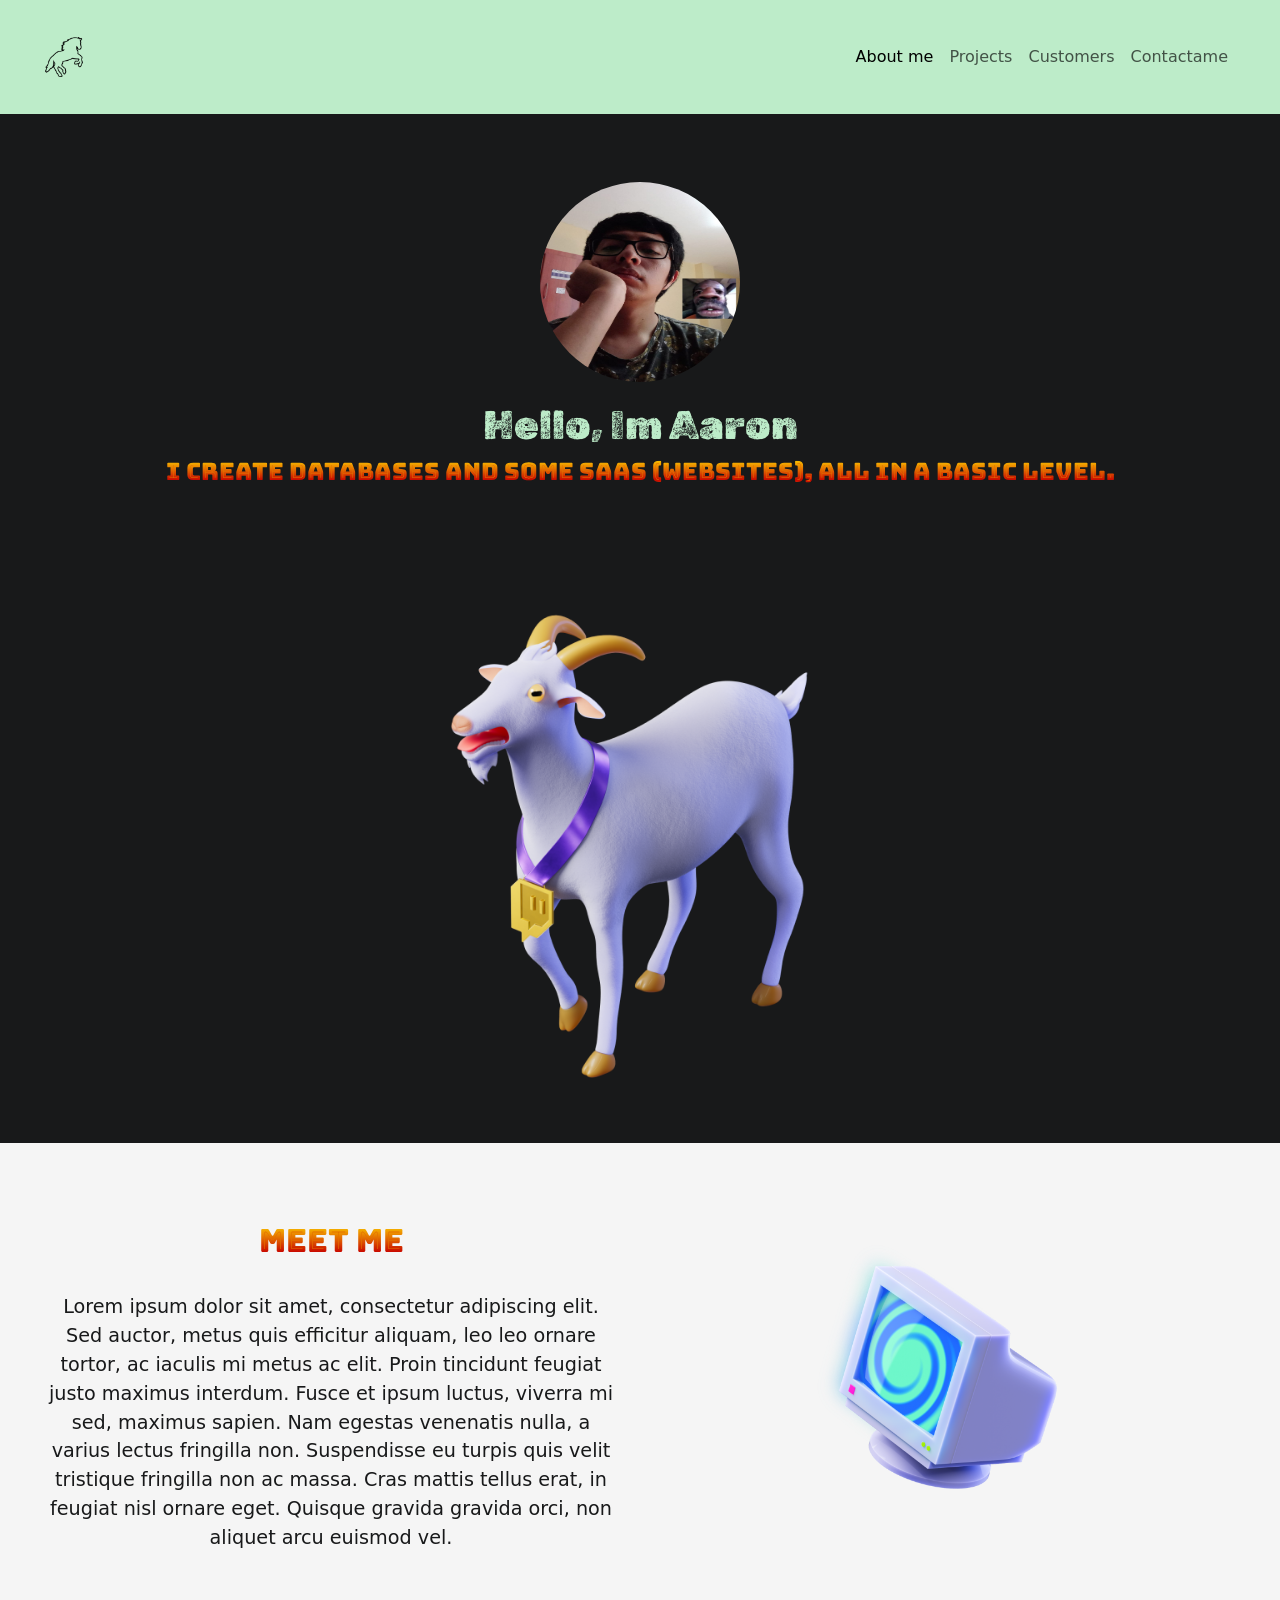
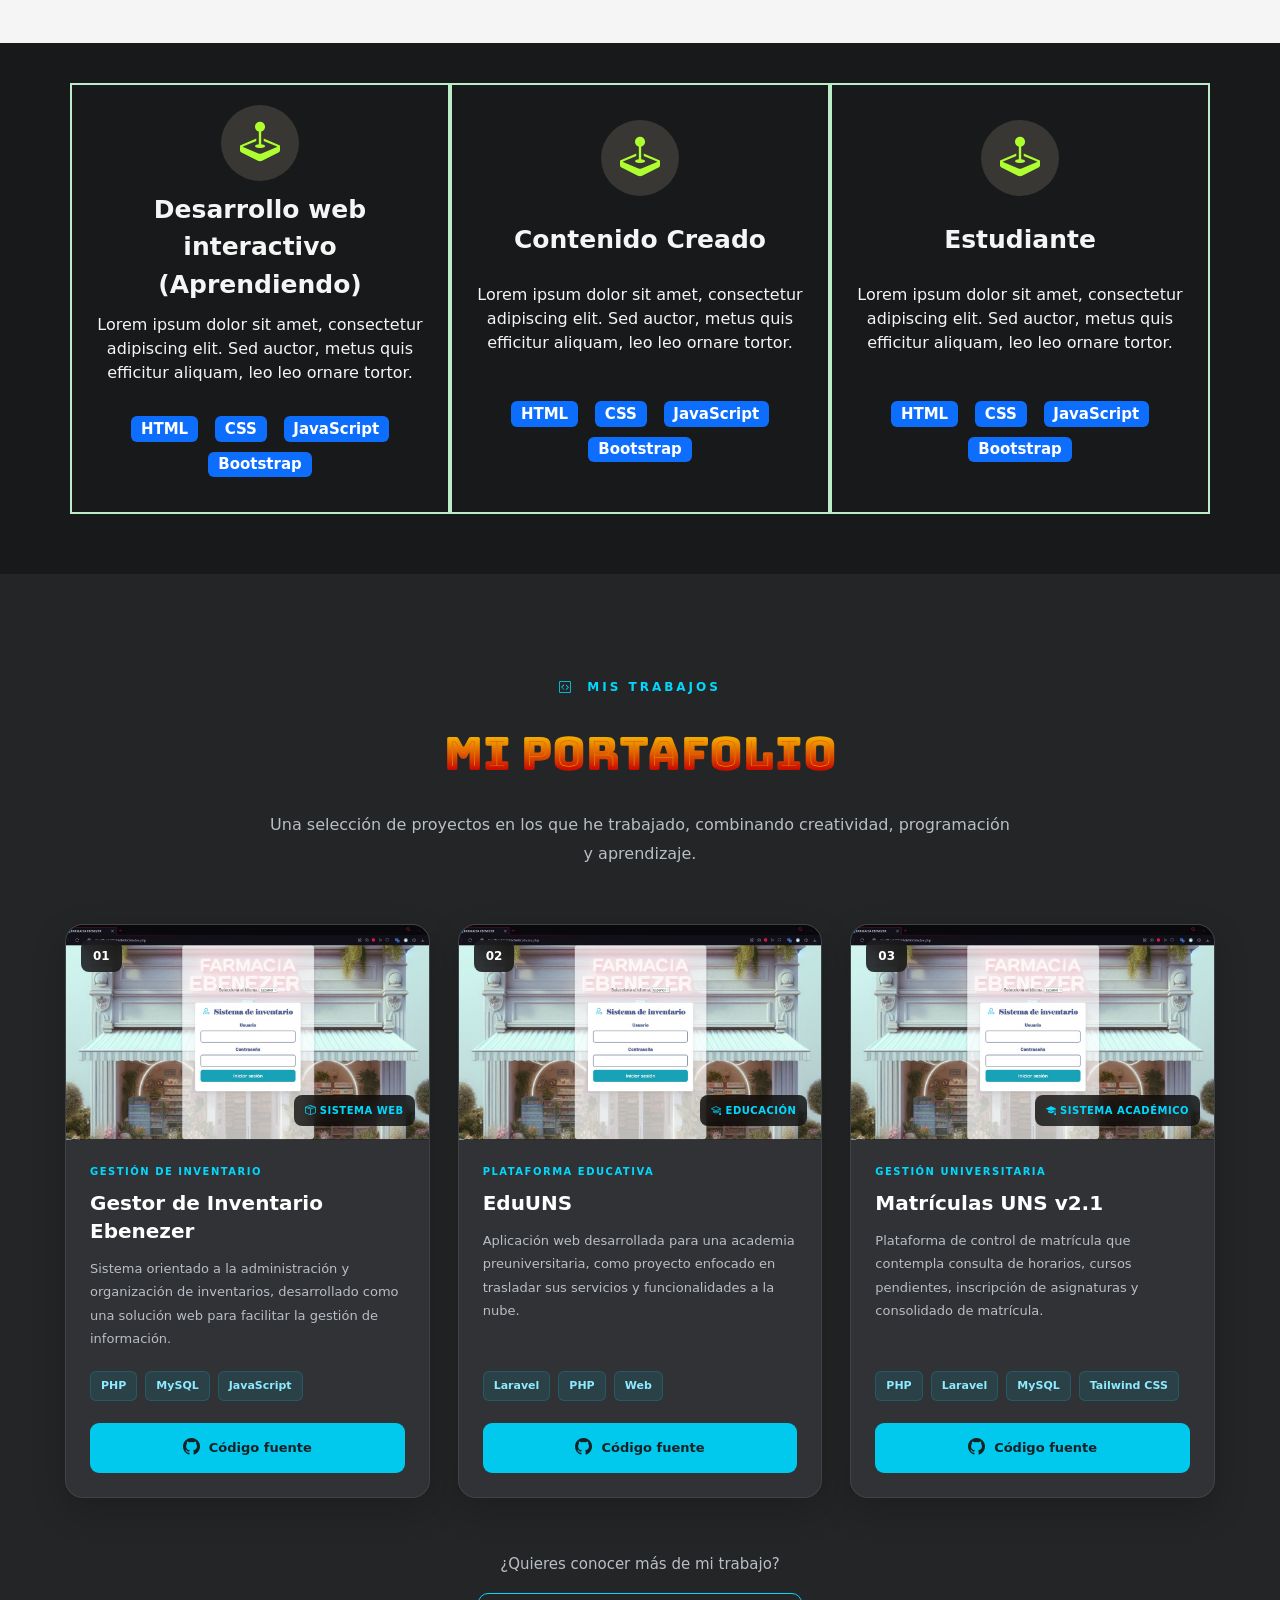
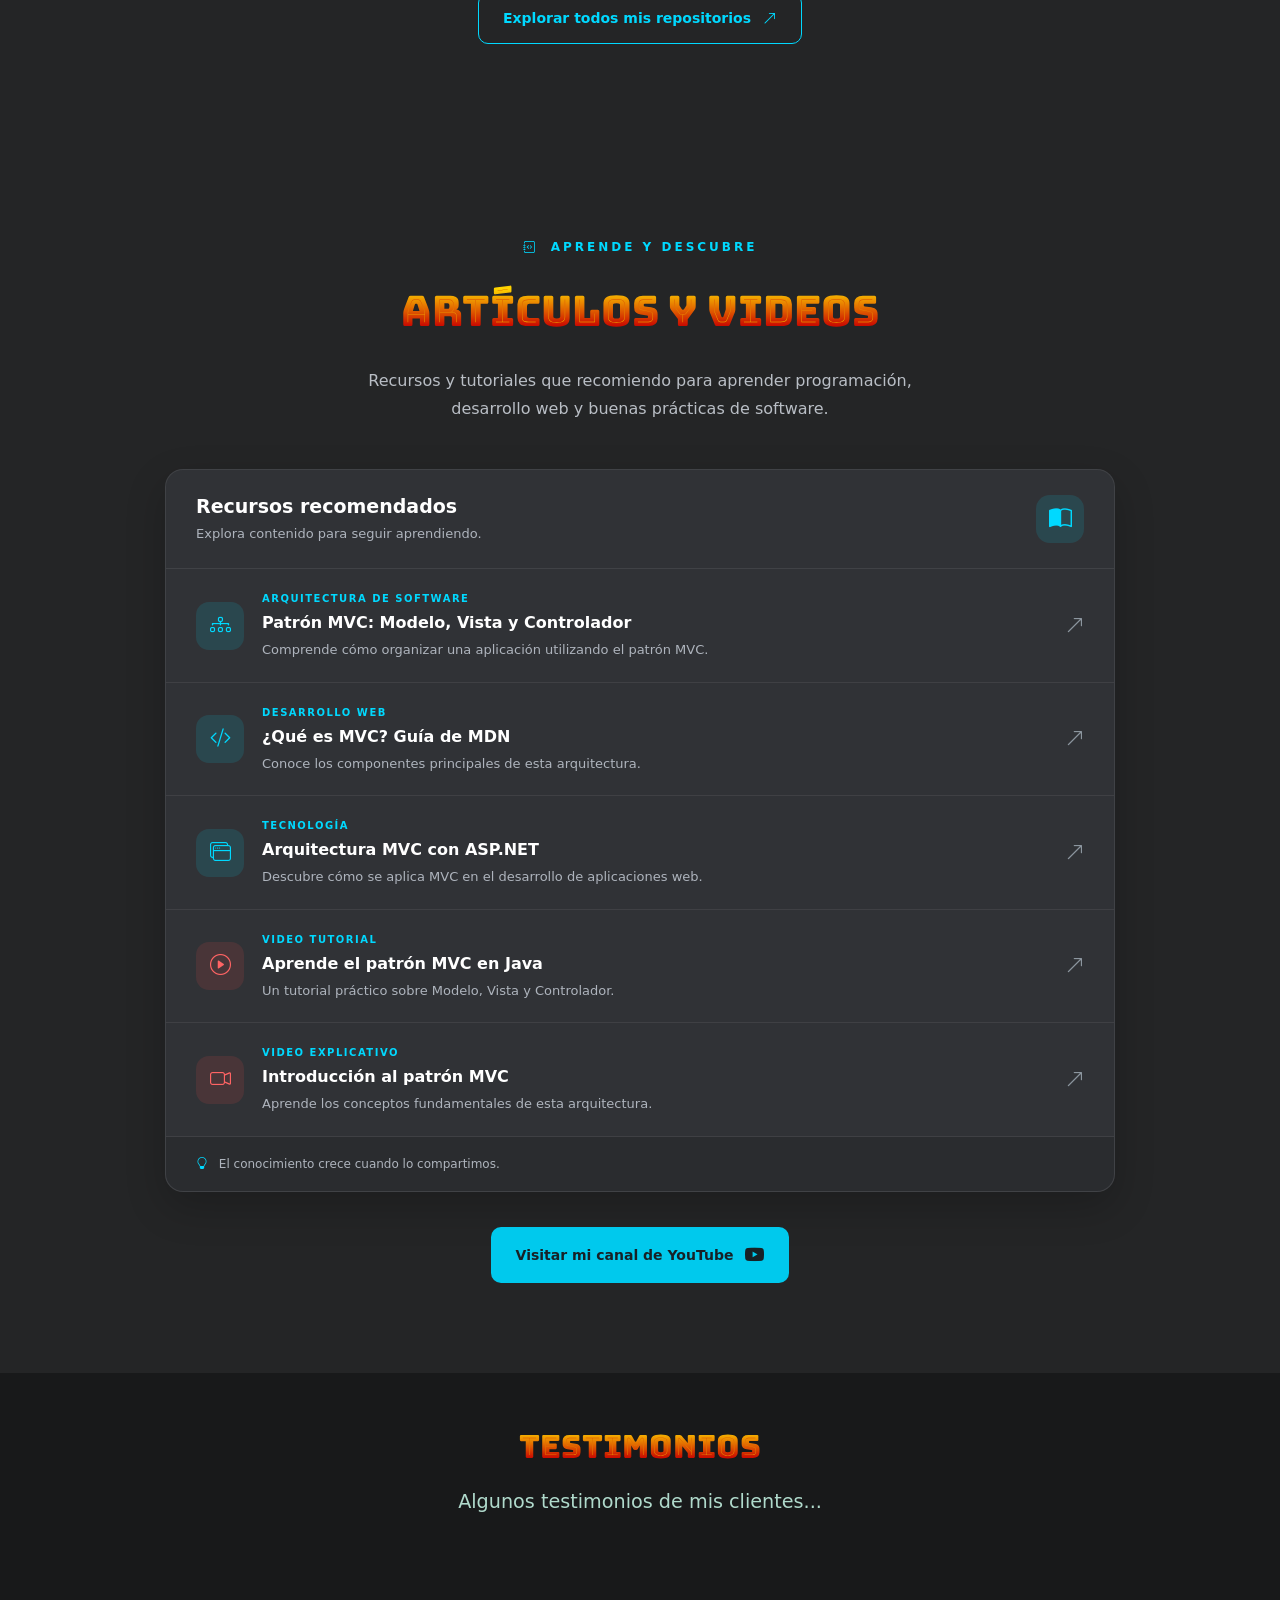
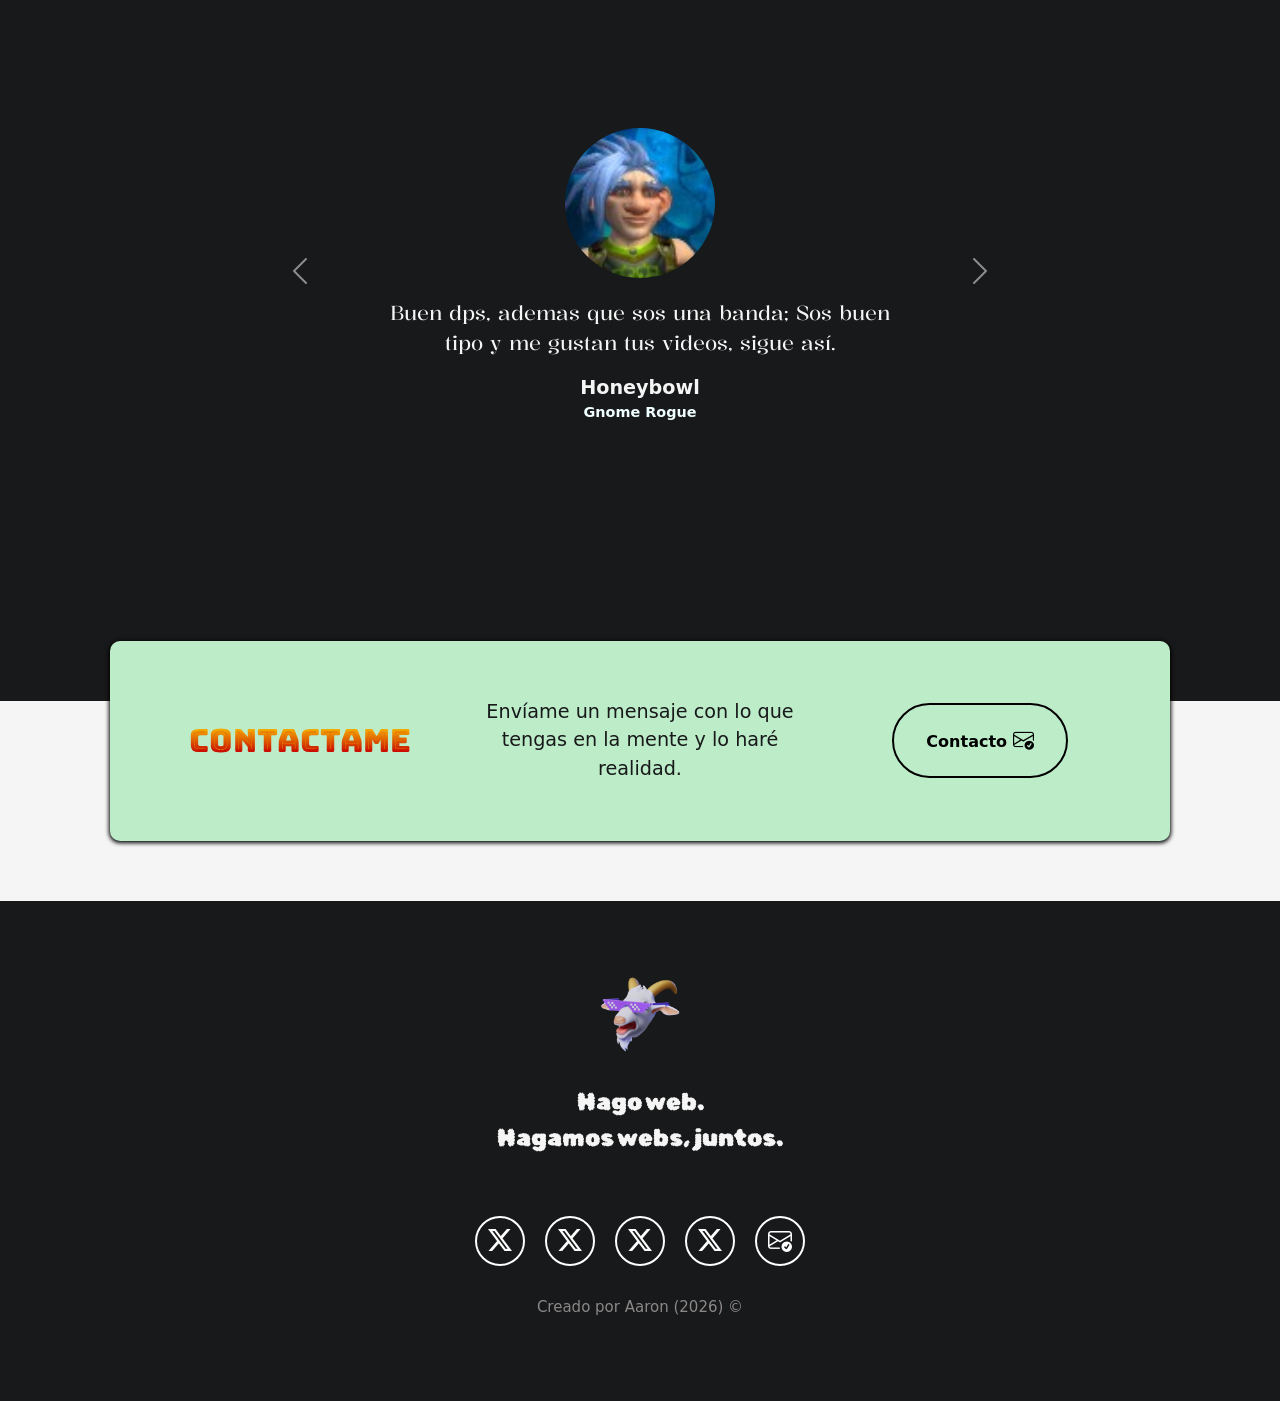
==== commit cd9db0f9: "234" ====
--- a/index.html
+++ b/index.html
@@ -159,123 +159,228 @@
         </div>
     </section>
 
-    <!-- SECCION PROYECTOS  -->
-    <section id="proyeptos" class="proyectos-recientes seccion-oscura d-flex flex-column">
-        <h2 class="seccion-titulo texto-blanco">Portafolio</h2>
-        <h3 class="seccion-descripcion">Estos son algunos proyectos que he realizado en singular y otros en los que he formado parte.</h3>
-            <!-- GALERIA DE  PROYECTOS  -->
-            <div class="container text-center proyectos-contenedor">
-                <div class="row">
-                    <!-- Proyecto 1  -->
-                    <div class="col-12 col-md-6 col-lg-4">
-                        <div class="proyecto">
-                            <img src="fotos_pr16/ebea797.jpg" alt="Proyecto 1">
-                            <div class="overlay">
-                                <p>Web Ebenezer</p>
-                                <div class="iconos-contenedor">
-                                    <a href="https://github.com/ArontiDumpti/gestor-inventario-ebenezerV5" target="_blank" rel="noopener noreferrer">
-                                        <i class="bi bi-github"></i>
-                                    </a>   
-                                    <a href="https://www.freecodecamp.org/" target="_blank" rel="noopener noreferrer">
-                                        <i class="bi bi-laptop"></i>
-                                    </a>                               
-                                </div>
-                            </div>
-                        </div>
-                    </div>
-                    <!-- Proyecto 2  -->
-                    <div class="col-12 col-md-6 col-lg-4">
-                        <div class="proyecto">
-                            <img src="fotos_pr16/ebea797.jpg" alt="Proyecto 1">
-                            <div class="overlay">
-                                <p>Web EduUNS</p>
-                                <div class="iconos-contenedor">
-                                    <a href="https://github.com/ArontiDumpti/EduUNSv15" target="_blank" rel="noopener noreferrer">
-                                        <i class="bi bi-github"></i>
-                                    </a>   
-                                    <a href="https://www.freecodecamp.org/" target="_blank" rel="noopener noreferrer">
-                                        <i class="bi bi-laptop"></i>
-                                    </a>                               
-                                </div>
-                            </div>
-                        </div>
-                    </div>
-                    <!-- Proyecto 3  -->
-                    <div class="col-12 col-md-6 col-lg-4">
-                        <div class="proyecto">
-                            <img src="fotos_pr16/ebea797.jpg" alt="Proyecto 1">
-                            <div class="overlay">
-                                <p>Web MatriculasUNS</p>
-                                <div class="iconos-contenedor">
-                                    <a href="https://github.com/ArontiDumpti/MatriculasUNSv21" target="_blank" rel="noopener noreferrer">
-                                        <i class="bi bi-github"></i>
-                                    </a>   
-                                    <a href="https://www.freecodecamp.org/" target="_blank" rel="noopener noreferrer">
-                                        <i class="bi bi-laptop"></i>
-                                    </a>                               
-                                </div>
-                            </div>
-                        </div>
-                    </div>
-                    <!-- Proyecto 4  -->
-                    <div class="col-12 col-md-6 col-lg-4">
-                        <div class="proyecto">
-                            <img src="fotos_pr16/ebea797.jpg" alt="Proyecto 1">
-                            <div class="overlay">
-                                <p>Web Ebenezer</p>
-                                <div class="iconos-contenedor">
-                                    <a href="https://github.com/" target="_blank" rel="noopener noreferrer">
-                                        <i class="bi bi-github"></i>
-                                    </a>   
-                                    <a href="https://www.freecodecamp.org/" target="_blank" rel="noopener noreferrer">
-                                        <i class="bi bi-laptop"></i>
-                                    </a>                               
-                                </div>
-                            </div>
-                        </div>
-                    </div>   
-                    <!-- Proyecto 5  -->
-                    <div class="col-12 col-md-6 col-lg-4">
-                        <div class="proyecto">
-                            <img src="fotos_pr16/ebea797.jpg" alt="Proyecto 1">
-                            <div class="overlay">
-                                <p>Web Ebenezer</p>
-                                <div class="iconos-contenedor">
-                                    <a href="https://github.com/" target="_blank" rel="noopener noreferrer">
-                                        <i class="bi bi-github"></i>
-                                    </a>   
-                                    <a href="https://www.freecodecamp.org/" target="_blank" rel="noopener noreferrer">
-                                        <i class="bi bi-laptop"></i>
-                                    </a>                               
-                                </div>
-                            </div>
-                        </div>
-                    </div>
-                    <!-- Proyecto 6  -->
-                    <div class="col-12 col-md-6 col-lg-4">
-                        <div class="proyecto">
-                            <img src="fotos_pr16/ebea797.jpg" alt="Proyecto 1">
-                            <div class="overlay">
-                                <p>Web Tienda Omega</p>
-                                <div class="iconos-contenedor d-flex">
-                                    <a href="https://github.com/" target="_blank" rel="noopener noreferrer">
-                                        <i class="bi bi-github"></i>
-                                    </a>   
-                                    <a href="https://www.freecodecamp.org/" target="_blank" rel="noopener noreferrer">
-                                        <i class="bi bi-laptop"></i>
-                                    </a>                               
-                                </div>
-                            </div>
-                        </div>
-                    </div>
-                </div>
-            </div>
-        <a href="https://github.com/ArontiDumpti?tab=repositories" target="_blank" rel="noopener noreferrer">
-            <button type="button" class="btn btn-info">Ver más proyectos
-                <i class="bi bi-arrow-right-circle-fill"></i>
-            </button>
-        </a>    
-    </section>
+
+<!-- =========================================
+     SECCIÓN: PORTAFOLIO DE PROYECTOS
+========================================= -->
+
+<section id="proyeptos" class="proyectos-section">
+
+    <div class="proyectos-container">
+
+        <!-- ENCABEZADO -->
+        <div class="proyectos-heading">
+
+            <span class="proyectos-etiqueta">
+                <i class="bi bi-code-square"></i>
+                MIS TRABAJOS
+            </span>
+
+            <h2 class="seccion-titulo">Mi Portafolio</h2>
+
+            <p class="seccion-descripcion">
+                Una selección de proyectos en los que he trabajado,
+                combinando creatividad, programación y aprendizaje.
+            </p>
+
+        </div>
+
+        <!-- GALERÍA -->
+        <div class="proyectos-grid">
+
+            <!-- PROYECTO 1: EBENEZER -->
+            <article class="proyecto-card">
+
+                <div class="proyecto-imagen">
+                    <img
+                        src="fotos_pr16/ebea797.jpg"
+                        alt="Vista del sistema de gestión de inventario Ebenezer"
+                        loading="lazy"
+                    >
+
+                    <span class="proyecto-numero">01</span>
+
+                    <span class="proyecto-tipo">
+                        <i class="bi bi-box-seam"></i> SISTEMA WEB
+                    </span>
+                </div>
+
+                <div class="proyecto-info">
+
+                    <span class="proyecto-categoria">
+                        GESTIÓN DE INVENTARIO
+                    </span>
+
+                    <h3>Gestor de Inventario Ebenezer</h3>
+
+                    <p>
+                        Sistema orientado a la administración y organización
+                        de inventarios, desarrollado como una solución web
+                        para facilitar la gestión de información.
+                    </p>
+
+                    <div class="proyecto-tecnologias">
+                        <span>PHP</span>
+                        <span>MySQL</span>
+                        <span>JavaScript</span>
+                    </div>
+
+                    <div class="proyecto-acciones">
+
+                        <a
+                            href="https://github.com/ArontiDumpti/gestor-inventario-ebenezerV5"
+                            target="_blank"
+                            rel="noopener noreferrer"
+                            class="proyecto-btn proyecto-btn-principal"
+                        >
+                            <i class="bi bi-github"></i>
+                            Código fuente
+                        </a>
+
+                    </div>
+
+                </div>
+
+            </article>
+
+
+            <!-- PROYECTO 2: EDUUNS -->
+            <article class="proyecto-card">
+
+                <div class="proyecto-imagen">
+                    <img
+                        src="fotos_pr16/ebea797.jpg"
+                        alt="Vista del proyecto web EduUNS"
+                        loading="lazy"
+                    >
+
+                    <span class="proyecto-numero">02</span>
+
+                    <span class="proyecto-tipo">
+                        <i class="bi bi-mortarboard"></i> EDUCACIÓN
+                    </span>
+                </div>
+
+                <div class="proyecto-info">
+
+                    <span class="proyecto-categoria">
+                        PLATAFORMA EDUCATIVA
+                    </span>
+
+                    <h3>EduUNS</h3>
+
+                    <p>
+                        Aplicación web desarrollada para una academia
+                        preuniversitaria, como proyecto enfocado en
+                        trasladar sus servicios y funcionalidades a la nube.
+                    </p>
+
+                    <div class="proyecto-tecnologias">
+                        <span>Laravel</span>
+                        <span>PHP</span>
+                        <span>Web</span>
+                    </div>
+
+                    <div class="proyecto-acciones">
+
+                        <a
+                            href="https://github.com/ArontiDumpti/EduUNSv15"
+                            target="_blank"
+                            rel="noopener noreferrer"
+                            class="proyecto-btn proyecto-btn-principal"
+                        >
+                            <i class="bi bi-github"></i>
+                            Código fuente
+                        </a>
+
+                    </div>
+
+                </div>
+
+            </article>
+
+
+            <!-- PROYECTO 3: MATRÍCULAS UNS -->
+            <article class="proyecto-card">
+
+                <div class="proyecto-imagen">
+                    <img
+                        src="fotos_pr16/ebea797.jpg"
+                        alt="Vista del sistema de matrículas de la UNS"
+                        loading="lazy"
+                    >
+
+                    <span class="proyecto-numero">03</span>
+
+                    <span class="proyecto-tipo">
+                        <i class="bi bi-mortarboard-fill"></i> SISTEMA ACADÉMICO
+                    </span>
+                </div>
+
+                <div class="proyecto-info">
+
+                    <span class="proyecto-categoria">
+                        GESTIÓN UNIVERSITARIA
+                    </span>
+
+                    <h3>Matrículas UNS v2.1</h3>
+
+                    <p>
+                        Plataforma de control de matrícula que contempla
+                        consulta de horarios, cursos pendientes,
+                        inscripción de asignaturas y consolidado de matrícula.
+                    </p>
+
+                    <div class="proyecto-tecnologias">
+                        <span>PHP</span>
+                        <span>Laravel</span>
+                        <span>MySQL</span>
+                        <span>Tailwind CSS</span>
+                    </div>
+
+                    <div class="proyecto-acciones">
+
+                        <a
+                            href="https://github.com/ArontiDumpti/MatriculasUNSv21"
+                            target="_blank"
+                            rel="noopener noreferrer"
+                            class="proyecto-btn proyecto-btn-principal"
+                        >
+                            <i class="bi bi-github"></i>
+                            Código fuente
+                        </a>
+
+                    </div>
+
+                </div>
+
+            </article>
+
+        </div>
+
+        <!-- BOTÓN FINAL -->
+        <div class="proyectos-footer">
+
+            <p>
+                ¿Quieres conocer más de mi trabajo?
+            </p>
+
+            <a
+                href="https://github.com/ArontiDumpti?tab=repositories"
+                target="_blank"
+                rel="noopener noreferrer"
+                class="proyectos-ver-mas"
+            >
+                Explorar todos mis repositorios
+                <i class="bi bi-arrow-up-right"></i>
+            </a>
+
+        </div>
+
+    </div>
+
+</section>
+
 
 
 <!-- SECCIÓN DE ARTÍCULOS Y VIDEOS -->
@@ -549,7 +654,7 @@
                 <i class="bi bi-envelope-check"></i>
             </a>
         </div>
-        <div class="derechos-de-autor">Creado por Aaron (2023) &#169;</div>
+        <div class="derechos-de-autor">Creado por Aaron (2026) &#169;</div>
  
     </footer>
 
--- a/sttyzxoles.css
+++ b/sttyzxoles.css
@@ -452,4 +452,581 @@
     font-size: 15px;
     color: rgb(139, 136, 136);
     padding: 20px;
-}+}
+
+
+/* ========================================
+   SECCIÓN DE ARTÍCULOS Y VIDEOS
+======================================== */
+
+.articulos-section {
+    width: 100%;
+    padding: 90px 20px;
+    background: #242526;
+    color: #f5f5f5;
+}
+
+.articulos-container {
+    width: 100%;
+    max-width: 950px;
+    margin: 0 auto;
+}
+
+/* ENCABEZADO */
+
+.articulos-heading {
+    text-align: center;
+    margin-bottom: 45px;
+}
+
+.articulos-etiqueta {
+    display: inline-block;
+    color: #00d9ff;
+    font-size: 12px;
+    font-weight: 700;
+    letter-spacing: 3px;
+    margin-bottom: 15px;
+}
+
+.articulos-etiqueta i {
+    margin-right: 6px;
+}
+
+.articulos-heading .seccion-titulo {
+    color: #ffffff;
+    font-size: clamp(30px, 5vw, 42px);
+    font-weight: 800;
+    margin-bottom: 15px;
+}
+
+.articulos-descripcion {
+    max-width: 620px;
+    margin: 0 auto;
+    color: #b9bec5;
+    font-size: 16px;
+    line-height: 1.8;
+}
+
+/* TARJETA PRINCIPAL */
+
+.articulos-card {
+    background: #303236;
+    border: 1px solid rgba(255, 255, 255, 0.08);
+    border-radius: 18px;
+    overflow: hidden;
+    box-shadow: 0 15px 40px rgba(0, 0, 0, 0.20);
+}
+
+/* CABECERA DE TARJETA */
+
+.articulos-card-header {
+    display: flex;
+    align-items: center;
+    justify-content: space-between;
+    padding: 25px 30px;
+    border-bottom: 1px solid rgba(255, 255, 255, 0.08);
+}
+
+.articulos-card-header h3 {
+    font-size: 19px;
+    font-weight: 700;
+    margin: 0 0 6px;
+    color: #ffffff;
+}
+
+.articulos-card-header p {
+    color: #aeb4bd;
+    font-size: 13px;
+    margin: 0;
+}
+
+.articulos-icono-header {
+    width: 48px;
+    height: 48px;
+    display: flex;
+    justify-content: center;
+    align-items: center;
+    background: rgba(0, 217, 255, 0.12);
+    color: #00d9ff;
+    border-radius: 14px;
+    font-size: 23px;
+}
+
+/* LISTA DE ARTÍCULOS */
+
+.articulos-lista {
+    list-style: none;
+    padding: 0;
+    margin: 0;
+}
+
+.articulos-lista li {
+    border-bottom: 1px solid rgba(255, 255, 255, 0.07);
+}
+
+.articulo-enlace {
+    display: flex;
+    align-items: center;
+    gap: 18px;
+    padding: 22px 30px;
+    color: inherit;
+    text-decoration: none;
+    transition: background 0.25s ease;
+}
+
+.articulo-enlace:hover {
+    background: rgba(0, 217, 255, 0.06);
+}
+
+.articulo-icono {
+    width: 48px;
+    height: 48px;
+    min-width: 48px;
+    display: flex;
+    justify-content: center;
+    align-items: center;
+    background: rgba(0, 217, 255, 0.12);
+    color: #00d9ff;
+    border-radius: 13px;
+    font-size: 21px;
+}
+
+.articulo-icono-video {
+    background: rgba(255, 75, 75, 0.12);
+    color: #ff6464;
+}
+
+.articulo-contenido {
+    display: flex;
+    flex-direction: column;
+    flex: 1;
+    gap: 5px;
+}
+
+.articulo-categoria {
+    color: #00d9ff;
+    font-size: 10px;
+    font-weight: 800;
+    letter-spacing: 1.5px;
+}
+
+.articulo-contenido strong {
+    color: #ffffff;
+    font-size: 16px;
+    font-weight: 600;
+    transition: color 0.25s ease;
+}
+
+.articulo-contenido small {
+    color: #aeb4bd;
+    font-size: 13px;
+    line-height: 1.5;
+}
+
+.articulo-enlace:hover .articulo-contenido strong {
+    color: #00d9ff;
+}
+
+.articulo-flecha {
+    color: #8c969f;
+    font-size: 19px;
+    transition: transform 0.25s ease, color 0.25s ease;
+}
+
+.articulo-enlace:hover .articulo-flecha {
+    color: #00d9ff;
+    transform: translate(4px, -4px);
+}
+
+/* PIE DE TARJETA */
+
+.articulos-footer {
+    padding: 18px 30px;
+    background: rgba(0, 0, 0, 0.12);
+    color: #aeb4bd;
+    font-size: 12px;
+}
+
+.articulos-footer i {
+    color: #00d9ff;
+    margin-right: 7px;
+}
+
+/* BOTÓN DE YOUTUBE */
+
+.articulos-accion {
+    text-align: center;
+    margin-top: 35px;
+}
+
+.btn-articulos {
+    display: inline-flex;
+    align-items: center;
+    justify-content: center;
+    gap: 12px;
+    padding: 14px 25px;
+    border-radius: 10px;
+    background: #00c9ed;
+    color: #172126;
+    font-weight: 700;
+    font-size: 14px;
+    text-decoration: none;
+    transition: all 0.3s ease;
+}
+
+.btn-articulos:hover {
+    background: #ffffff;
+    color: #172126;
+    transform: translateY(-3px);
+    box-shadow: 0 8px 22px rgba(0, 217, 255, 0.18);
+}
+
+.btn-articulos i {
+    font-size: 19px;
+}
+
+/* DISEÑO PARA CELULARES */
+
+@media (max-width: 576px) {
+
+    .articulos-section {
+        padding: 65px 15px;
+    }
+
+    .articulos-card-header {
+        padding: 20px;
+    }
+
+    .articulo-enlace {
+        padding: 18px 16px;
+        gap: 12px;
+    }
+
+    .articulo-icono {
+        width: 42px;
+        height: 42px;
+        min-width: 42px;
+        font-size: 18px;
+    }
+
+    .articulo-contenido strong {
+        font-size: 14px;
+    }
+
+    .articulo-contenido small {
+        font-size: 12px;
+    }
+
+    .articulos-footer {
+        padding: 16px 20px;
+    }
+
+    .btn-articulos {
+        width: 100%;
+    }
+}
+
+
+/* =========================================
+   PORTAFOLIO - SECCIÓN DE PROYECTOS
+========================================= */
+
+.proyectos-section {
+    width: 100%;
+    padding: 100px 20px;
+    background: #242526;
+    color: #ffffff;
+}
+
+.proyectos-container {
+    max-width: 1150px;
+    width: 100%;
+    margin: 0 auto;
+}
+
+/* ENCABEZADO */
+
+.proyectos-heading {
+    text-align: center;
+    max-width: 750px;
+    margin: 0 auto 55px;
+}
+
+.proyectos-etiqueta {
+    display: inline-block;
+    color: #00d9ff;
+    font-size: 12px;
+    font-weight: 800;
+    letter-spacing: 3px;
+    margin-bottom: 15px;
+}
+
+.proyectos-etiqueta i {
+    margin-right: 6px;
+}
+
+.proyectos-heading .seccion-titulo {
+    color: #ffffff;
+    font-size: clamp(32px, 5vw, 46px);
+    font-weight: 800;
+    margin-bottom: 15px;
+}
+
+.proyectos-heading .seccion-descripcion {
+    color: #b9bec5;
+    font-size: 16px;
+    line-height: 1.8;
+    margin: 0;
+}
+
+/* CUADRÍCULA */
+
+.proyectos-grid {
+    display: grid;
+    grid-template-columns: repeat(3, minmax(0, 1fr));
+    gap: 28px;
+    align-items: stretch;
+}
+
+/* TARJETAS */
+
+.proyecto-card {
+    display: flex;
+    flex-direction: column;
+    min-width: 0;
+    background: #303236;
+    border: 1px solid rgba(255, 255, 255, 0.08);
+    border-radius: 18px;
+    overflow: hidden;
+    box-shadow: 0 12px 35px rgba(0, 0, 0, 0.20);
+    transition: transform 0.3s ease,
+                border-color 0.3s ease,
+                box-shadow 0.3s ease;
+}
+
+.proyecto-card:hover {
+    transform: translateY(-9px);
+    border-color: rgba(0, 217, 255, 0.45);
+    box-shadow: 0 20px 45px rgba(0, 0, 0, 0.35);
+}
+
+/* IMAGEN */
+
+.proyecto-imagen {
+    position: relative;
+    width: 100%;
+    height: 215px;
+    overflow: hidden;
+    background: #1c1d1f;
+}
+
+.proyecto-imagen img {
+    width: 100%;
+    height: 100%;
+    display: block;
+    object-fit: cover;
+    transition: transform 0.6s ease;
+}
+
+.proyecto-card:hover .proyecto-imagen img {
+    transform: scale(1.07);
+}
+
+/* NÚMERO */
+
+.proyecto-numero {
+    position: absolute;
+    top: 15px;
+    left: 15px;
+    padding: 7px 12px;
+    border-radius: 8px;
+    background: rgba(20, 22, 25, 0.85);
+    color: #ffffff;
+    font-size: 12px;
+    font-weight: 800;
+    backdrop-filter: blur(8px);
+}
+
+/* ETIQUETA DE TIPO */
+
+.proyecto-tipo {
+    position: absolute;
+    right: 14px;
+    bottom: 14px;
+    padding: 8px 11px;
+    border-radius: 8px;
+    background: rgba(0, 0, 0, 0.75);
+    color: #00d9ff;
+    font-size: 10px;
+    font-weight: 800;
+    letter-spacing: 0.5px;
+    backdrop-filter: blur(8px);
+}
+
+/* INFORMACIÓN */
+
+.proyecto-info {
+    display: flex;
+    flex-direction: column;
+    flex: 1;
+    padding: 24px;
+}
+
+.proyecto-categoria {
+    color: #00d9ff;
+    font-size: 10px;
+    font-weight: 800;
+    letter-spacing: 1.5px;
+    margin-bottom: 10px;
+}
+
+.proyecto-info h3 {
+    color: #ffffff;
+    font-size: 20px;
+    font-weight: 750;
+    line-height: 1.4;
+    margin-bottom: 12px;
+}
+
+.proyecto-info p {
+    color: #b9bec5;
+    font-size: 13px;
+    line-height: 1.8;
+    margin-bottom: 20px;
+}
+
+/* TECNOLOGÍAS */
+
+.proyecto-tecnologias {
+    display: flex;
+    flex-wrap: wrap;
+    gap: 8px;
+    margin-top: auto;
+    margin-bottom: 22px;
+}
+
+.proyecto-tecnologias span {
+    padding: 6px 10px;
+    border-radius: 6px;
+    background: rgba(0, 217, 255, 0.09);
+    border: 1px solid rgba(0, 217, 255, 0.16);
+    color: #8eeaff;
+    font-size: 11px;
+    font-weight: 600;
+}
+
+/* BOTONES */
+
+.proyecto-acciones {
+    display: flex;
+    gap: 10px;
+}
+
+.proyecto-btn {
+    display: inline-flex;
+    justify-content: center;
+    align-items: center;
+    gap: 9px;
+    width: 100%;
+    padding: 12px 15px;
+    border-radius: 9px;
+    font-size: 13px;
+    font-weight: 700;
+    text-decoration: none;
+    transition: all 0.3s ease;
+}
+
+.proyecto-btn-principal {
+    background: #00c9ed;
+    color: #172126;
+}
+
+.proyecto-btn-principal:hover {
+    background: #ffffff;
+    color: #172126;
+    transform: translateY(-2px);
+}
+
+.proyecto-btn i {
+    font-size: 17px;
+}
+
+/* PIE DE SECCIÓN */
+
+.proyectos-footer {
+    text-align: center;
+    margin-top: 55px;
+}
+
+.proyectos-footer p {
+    color: #b9bec5;
+    font-size: 15px;
+    margin-bottom: 18px;
+}
+
+.proyectos-ver-mas {
+    display: inline-flex;
+    align-items: center;
+    justify-content: center;
+    gap: 12px;
+    padding: 14px 24px;
+    background: transparent;
+    border: 1px solid #00d9ff;
+    border-radius: 10px;
+    color: #00d9ff;
+    font-size: 14px;
+    font-weight: 700;
+    text-decoration: none;
+    transition: all 0.3s ease;
+}
+
+.proyectos-ver-mas:hover {
+    background: #00d9ff;
+    color: #172126;
+    transform: translateY(-3px);
+}
+
+/* TABLETS */
+
+@media (max-width: 950px) {
+    .proyectos-grid {
+        grid-template-columns: repeat(2, minmax(0, 1fr));
+        gap: 22px;
+    }
+}
+
+/* CELULARES */
+
+@media (max-width: 600px) {
+
+    .proyectos-section {
+        padding: 70px 15px;
+    }
+
+    .proyectos-heading {
+        margin-bottom: 35px;
+    }
+
+    .proyectos-grid {
+        grid-template-columns: 1fr;
+        gap: 22px;
+        max-width: 430px;
+        margin: 0 auto;
+    }
+
+    .proyecto-imagen {
+        height: 220px;
+    }
+
+    .proyecto-info {
+        padding: 21px;
+    }
+
+    .proyectos-footer {
+        margin-top: 40px;
+    }
+
+    .proyectos-ver-mas {
+        width: 100%;
+    }
+}
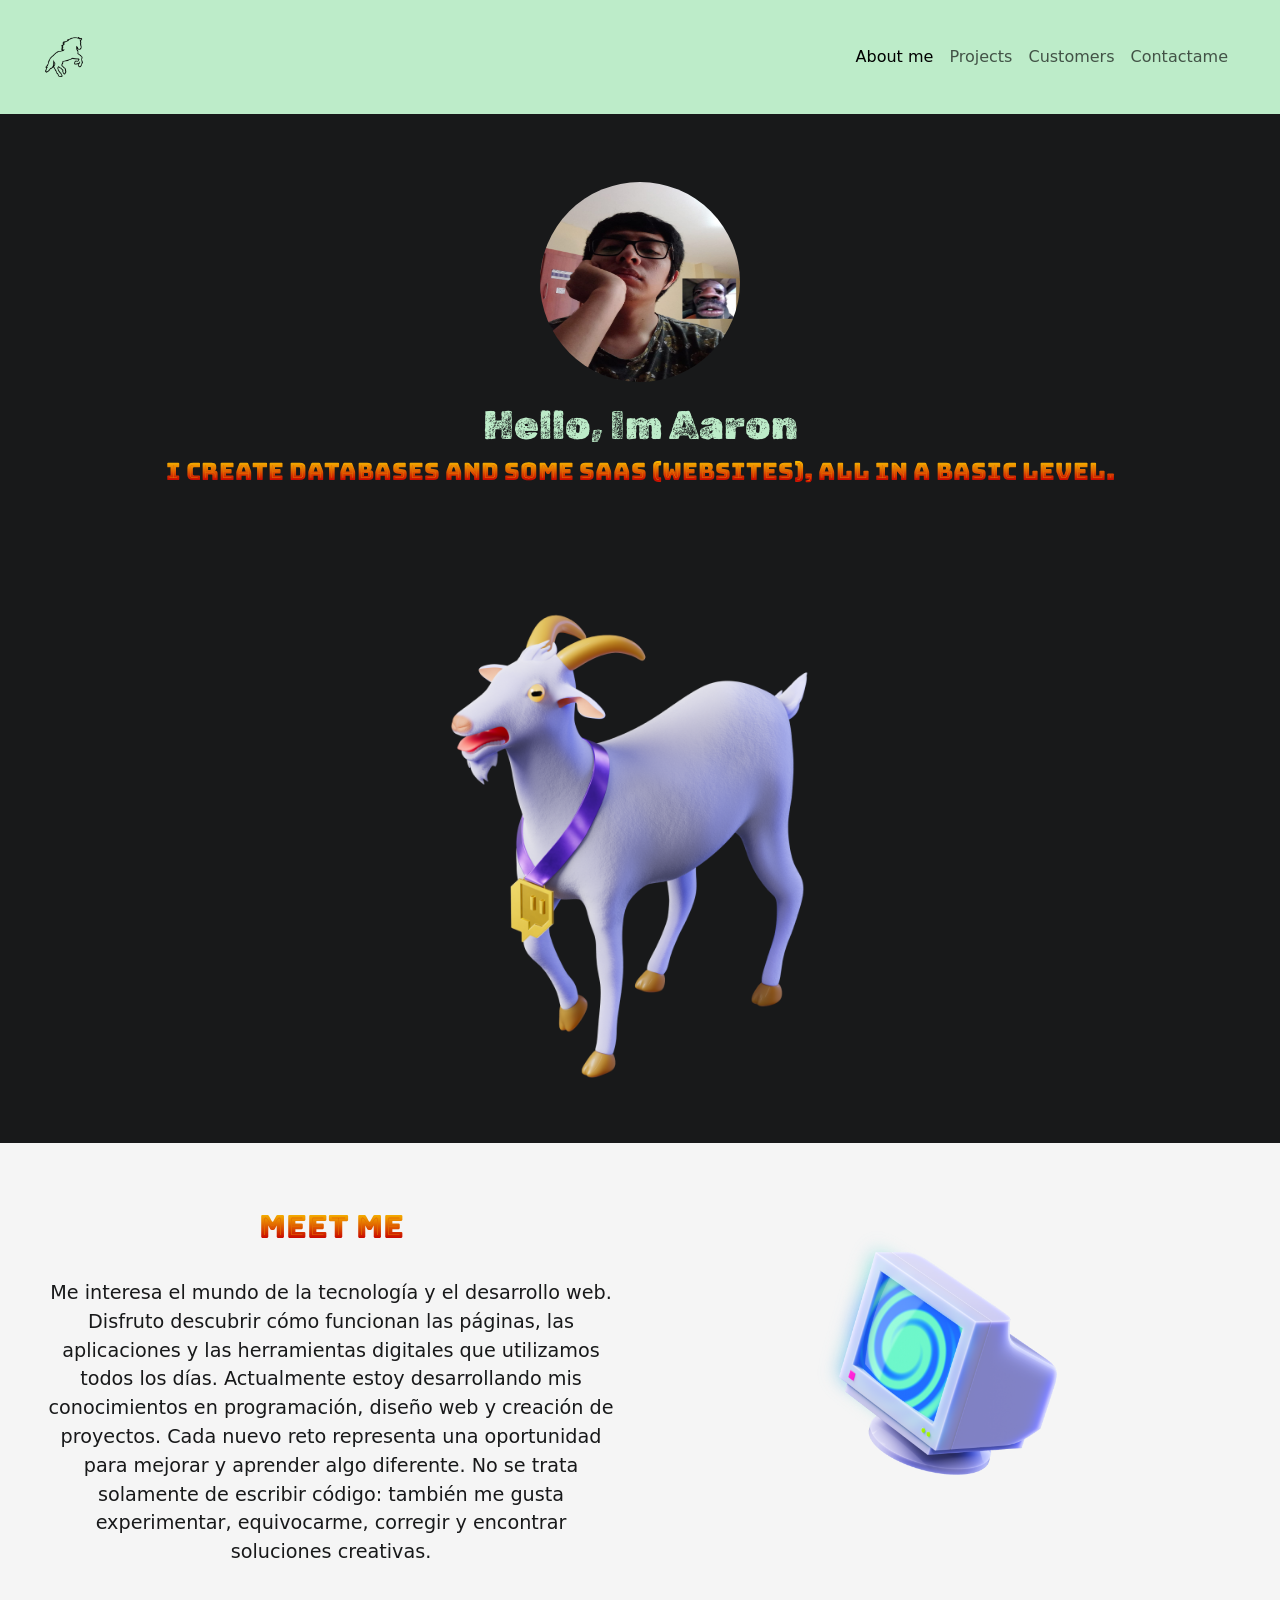
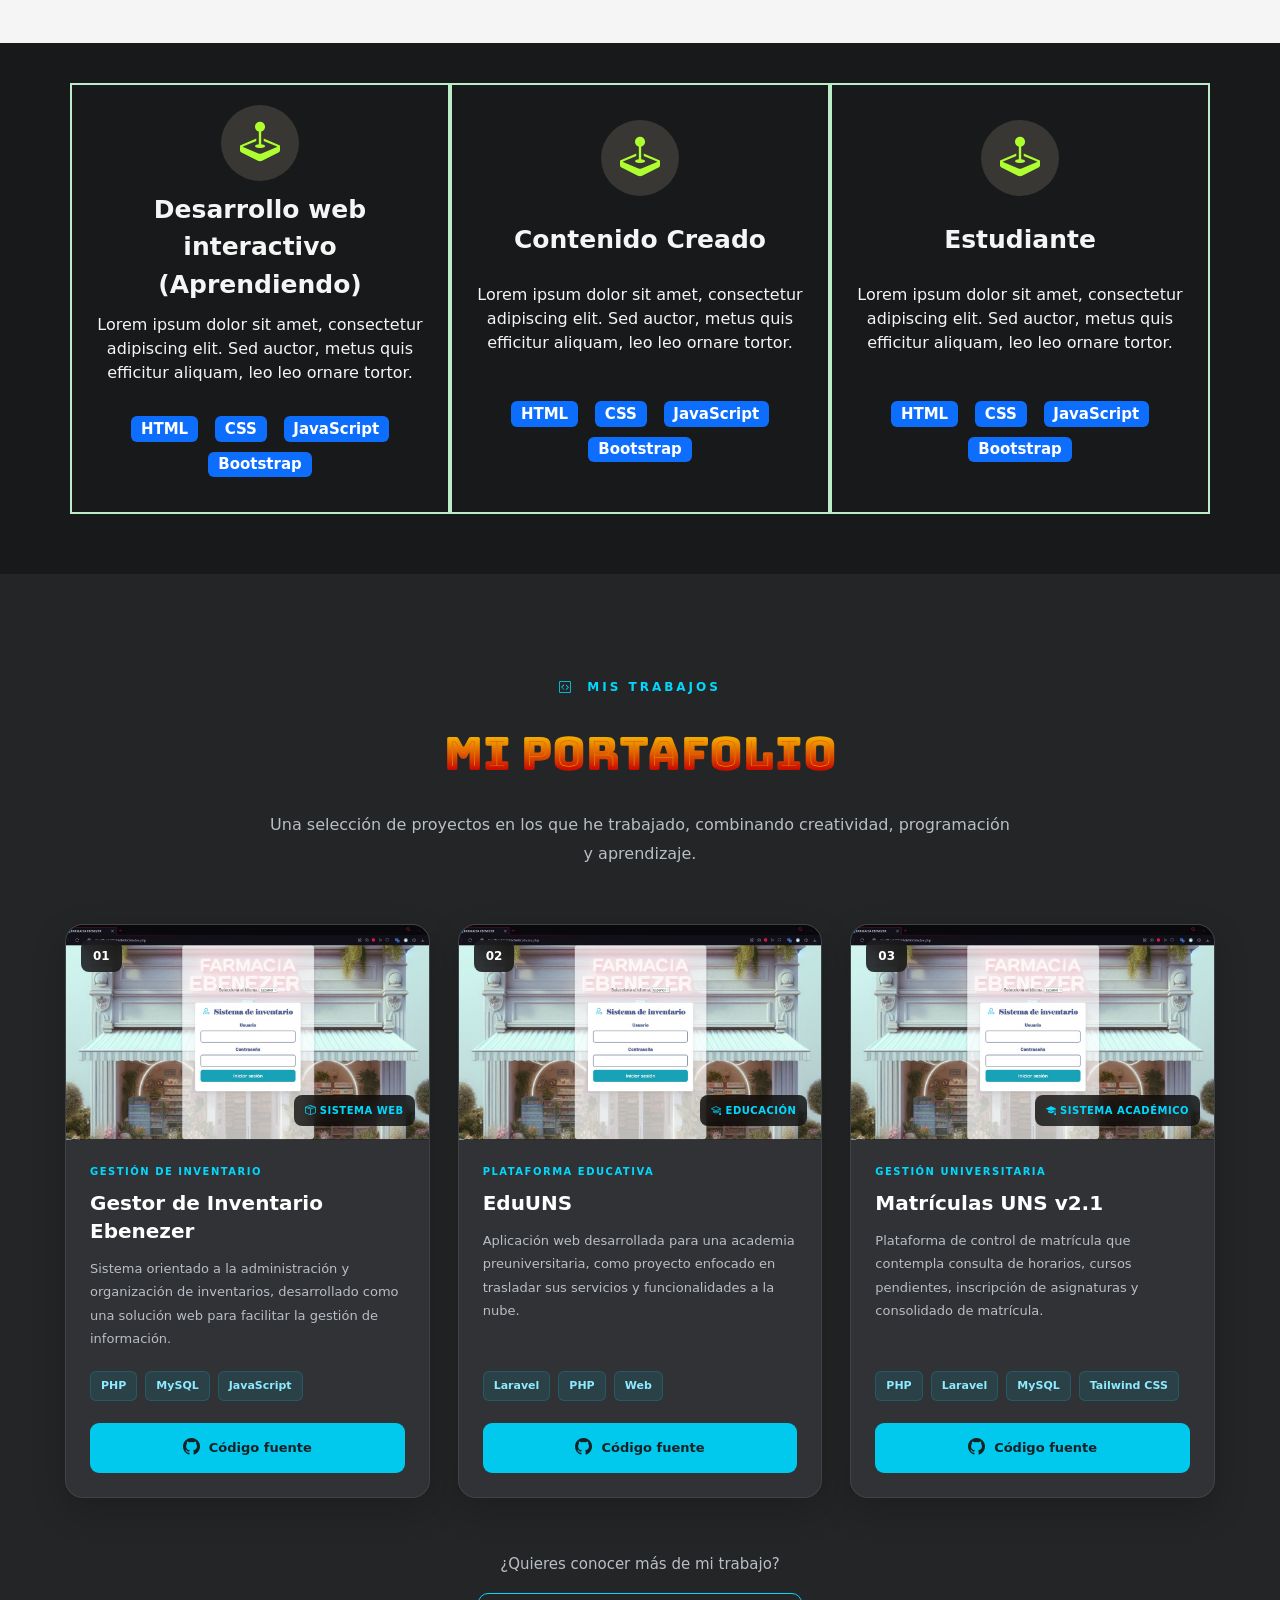
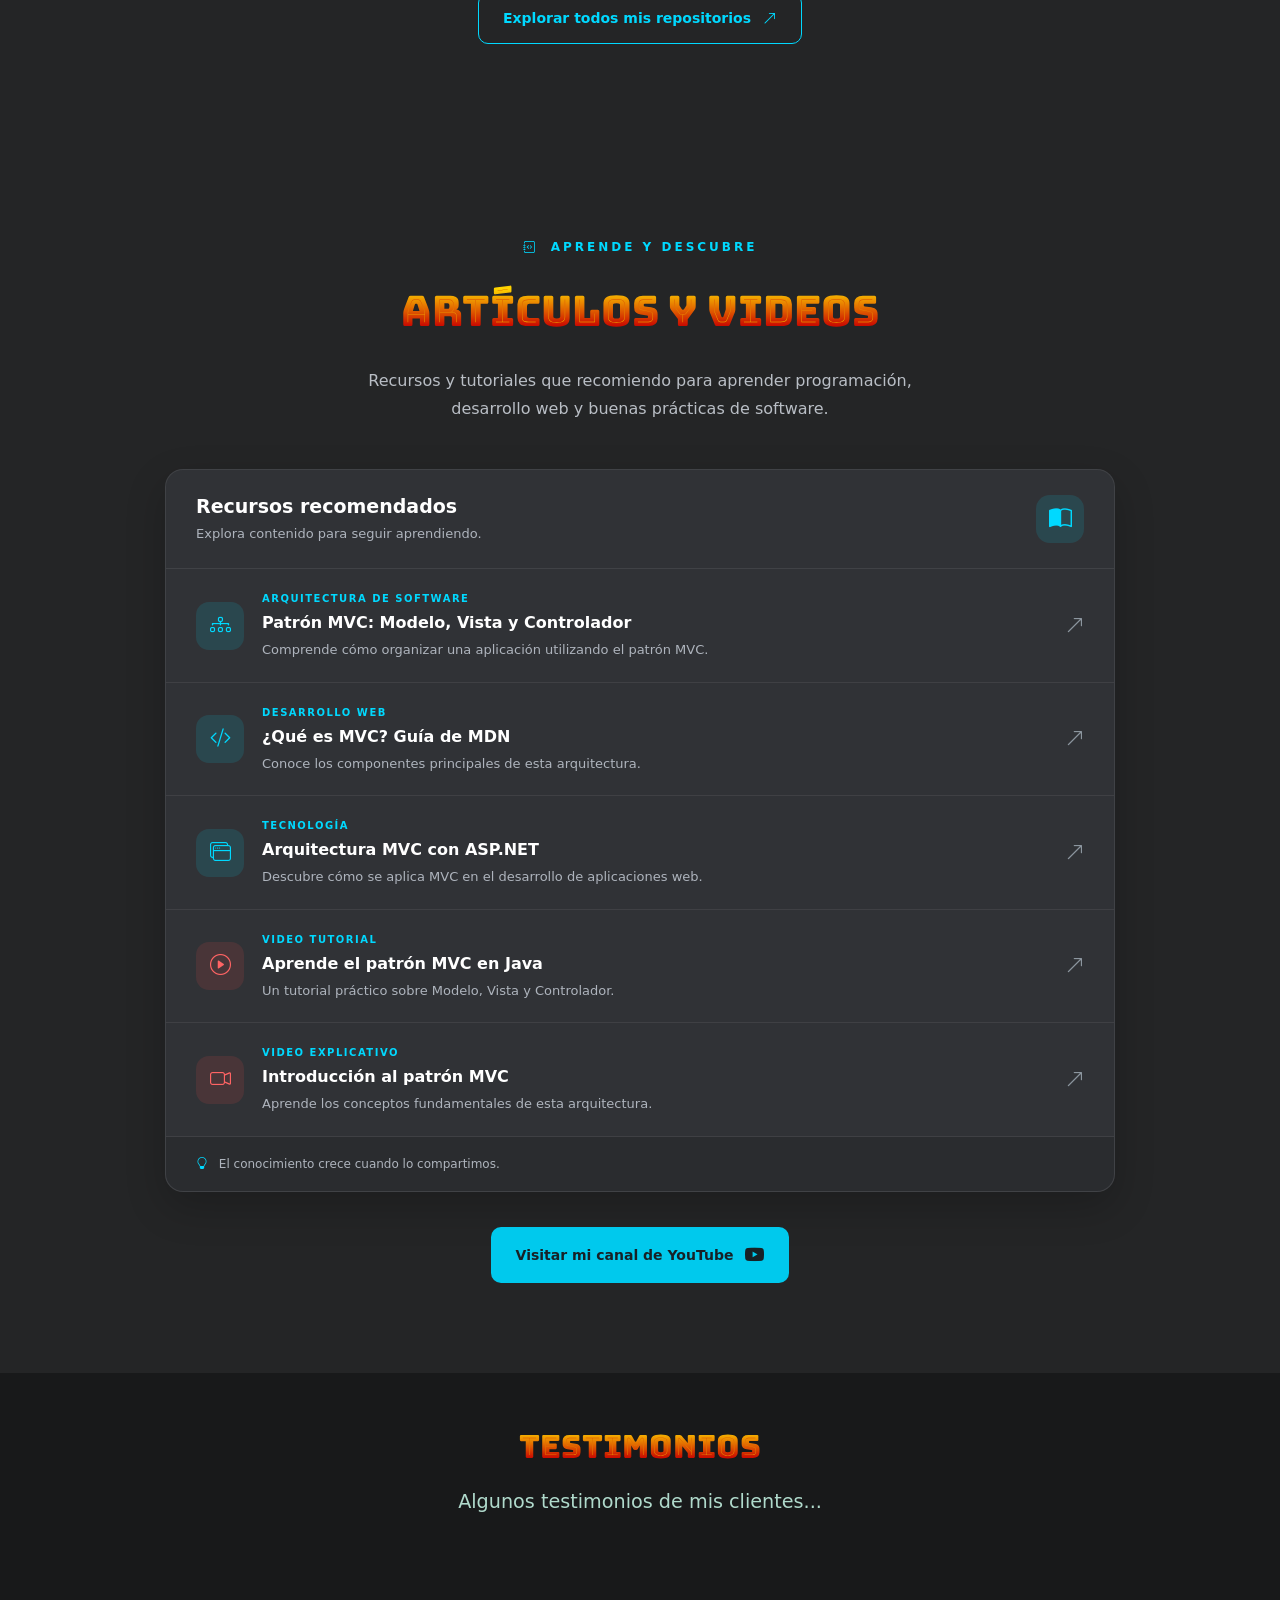
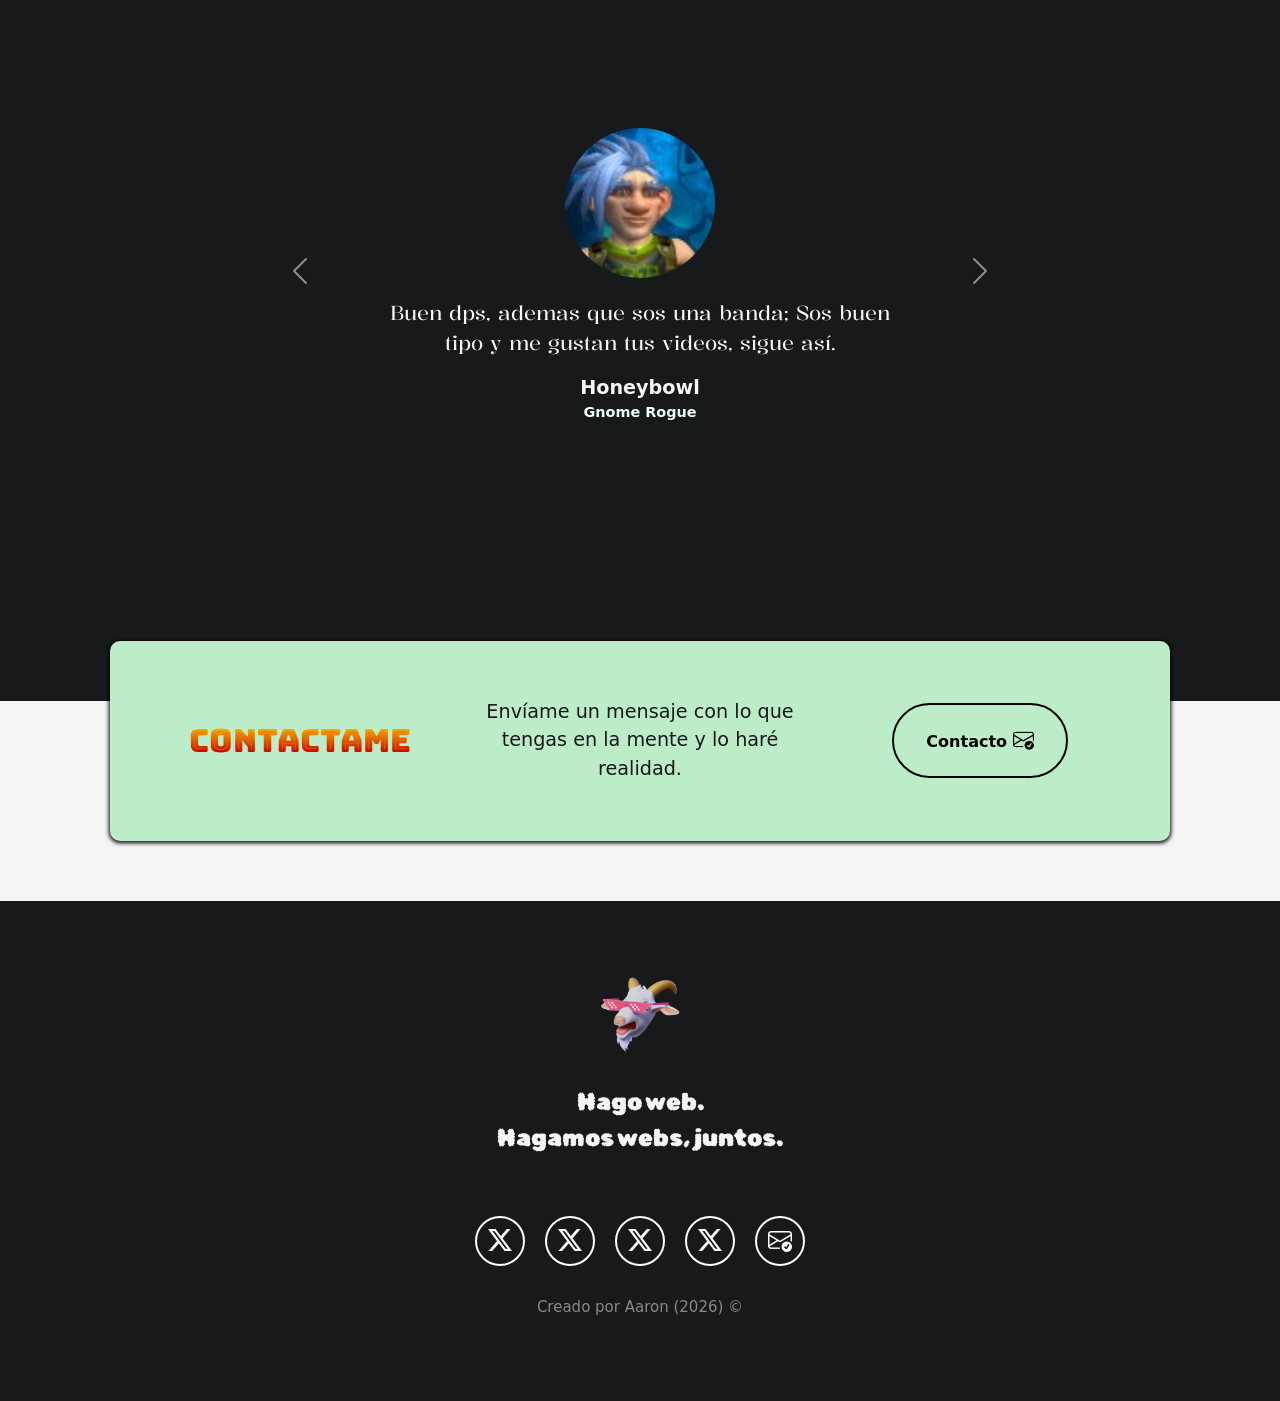
==== commit da36945b: "123" ====
--- a/index.html
+++ b/index.html
@@ -99,7 +99,13 @@
             <div class="columna col-12   col-md-6">
                 <div class="contenedor">
                     <h2 class="seccion-titulo">Meet me</h2>
-                    <p class="seccion-texto">Lorem ipsum dolor sit amet, consectetur adipiscing elit. Sed auctor, metus quis efficitur aliquam, leo leo ornare tortor, ac iaculis mi metus ac elit. Proin tincidunt feugiat justo maximus interdum. Fusce et ipsum luctus, viverra mi sed, maximus sapien. Nam egestas venenatis nulla, a varius lectus fringilla non. Suspendisse eu turpis quis velit tristique fringilla non ac massa. Cras mattis tellus erat, in feugiat nisl ornare eget. Quisque gravida gravida orci, non aliquet arcu euismod vel.</p>
+                    <p class="seccion-texto">Me interesa el mundo de la tecnología y el desarrollo web. 
+                        Disfruto descubrir cómo funcionan las páginas, 
+                        las aplicaciones y las herramientas digitales que utilizamos todos los días.
+                        Actualmente estoy desarrollando mis conocimientos en programación, diseño web y creación de proyectos. 
+                        Cada nuevo reto representa una oportunidad para mejorar y aprender algo diferente.
+                        No se trata solamente de escribir código: también me gusta experimentar, equivocarme, corregir y encontrar soluciones creativas.
+                    </p>
                 </div>
             </div>
             <div class="columna col-12 col-md-6">
